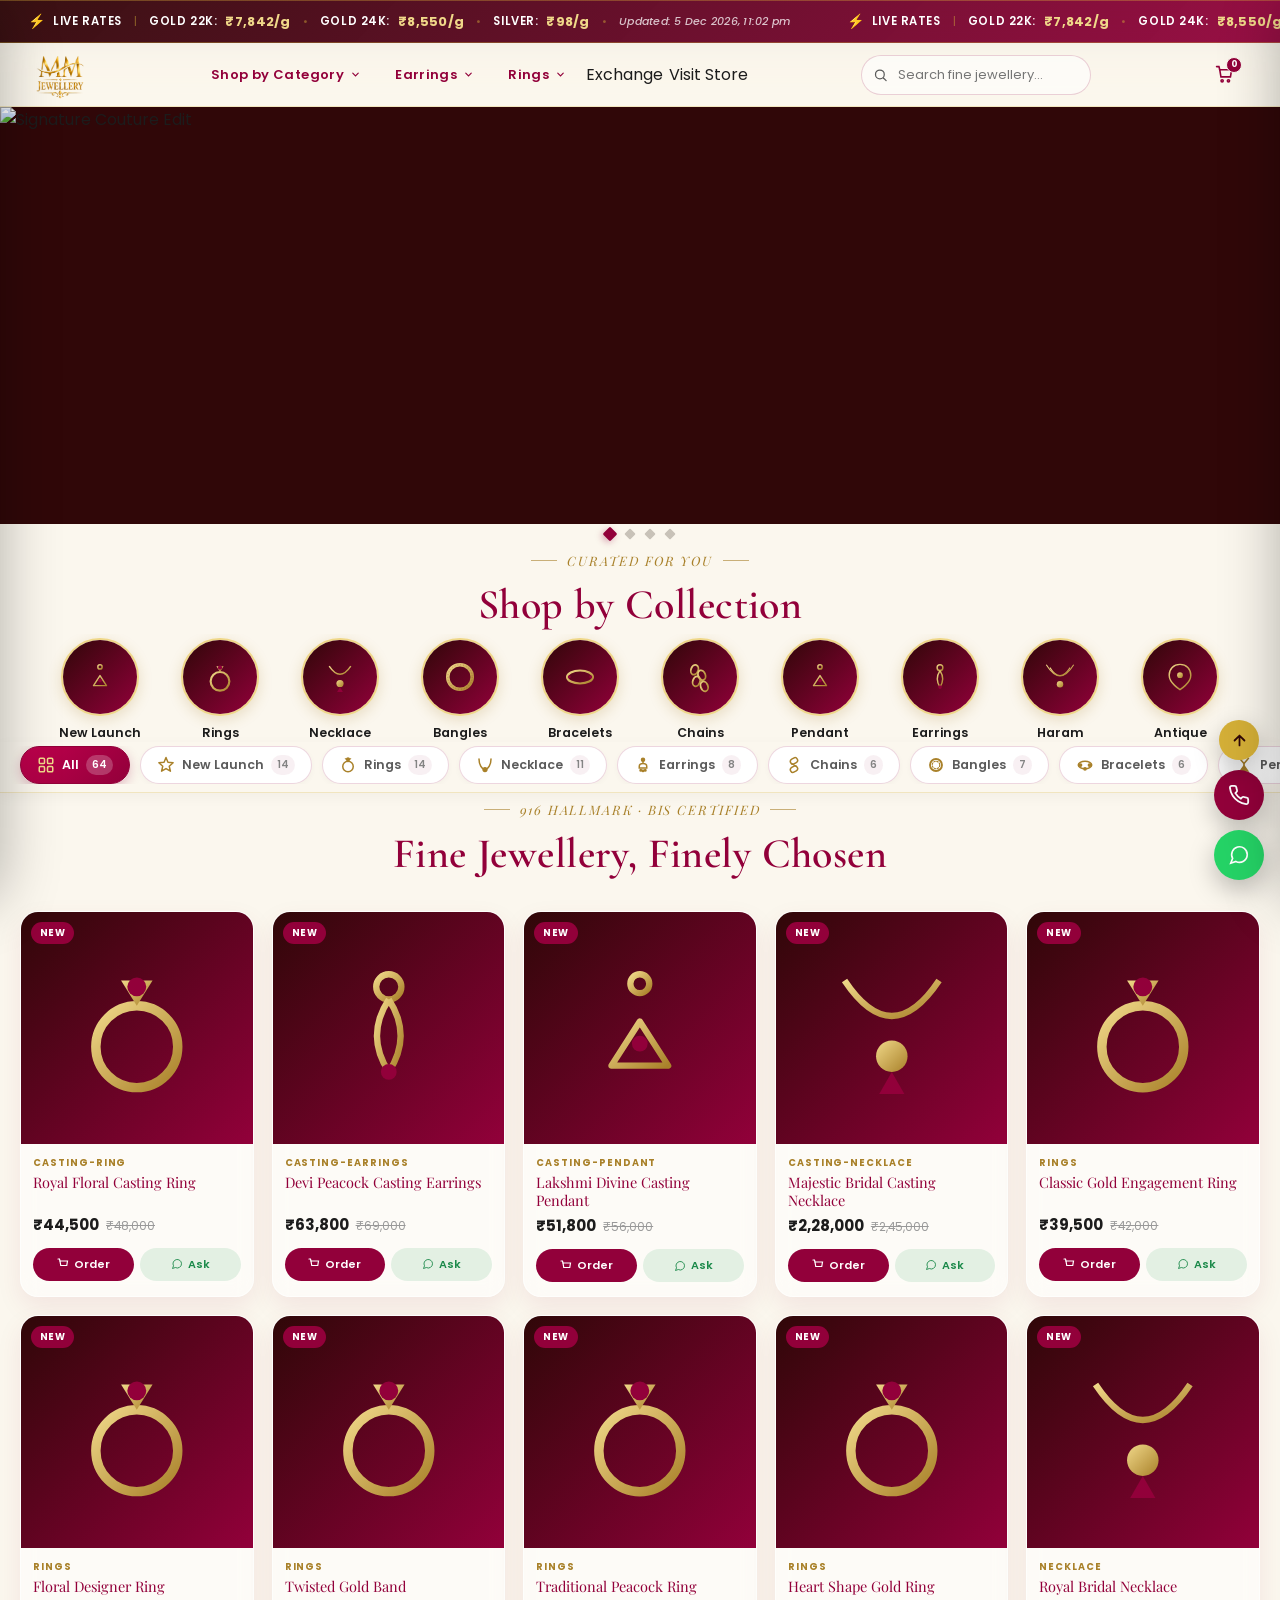
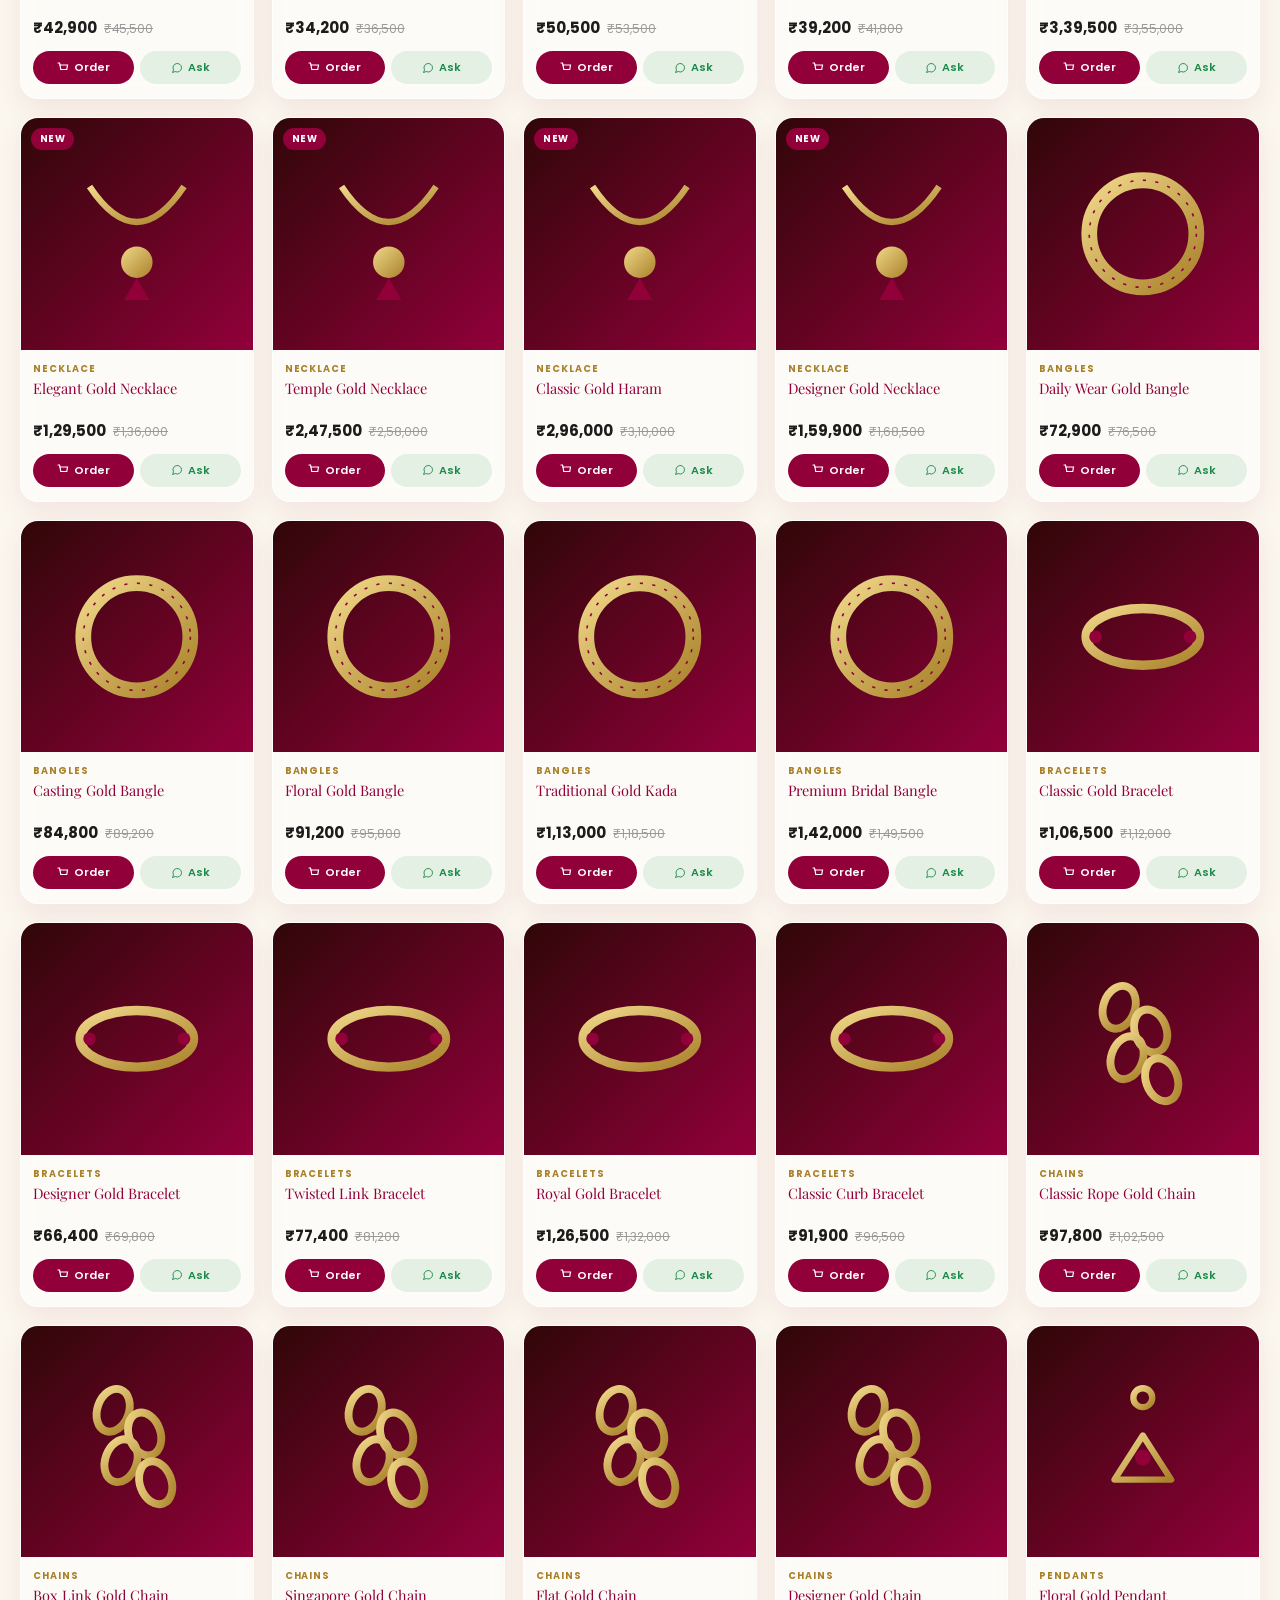
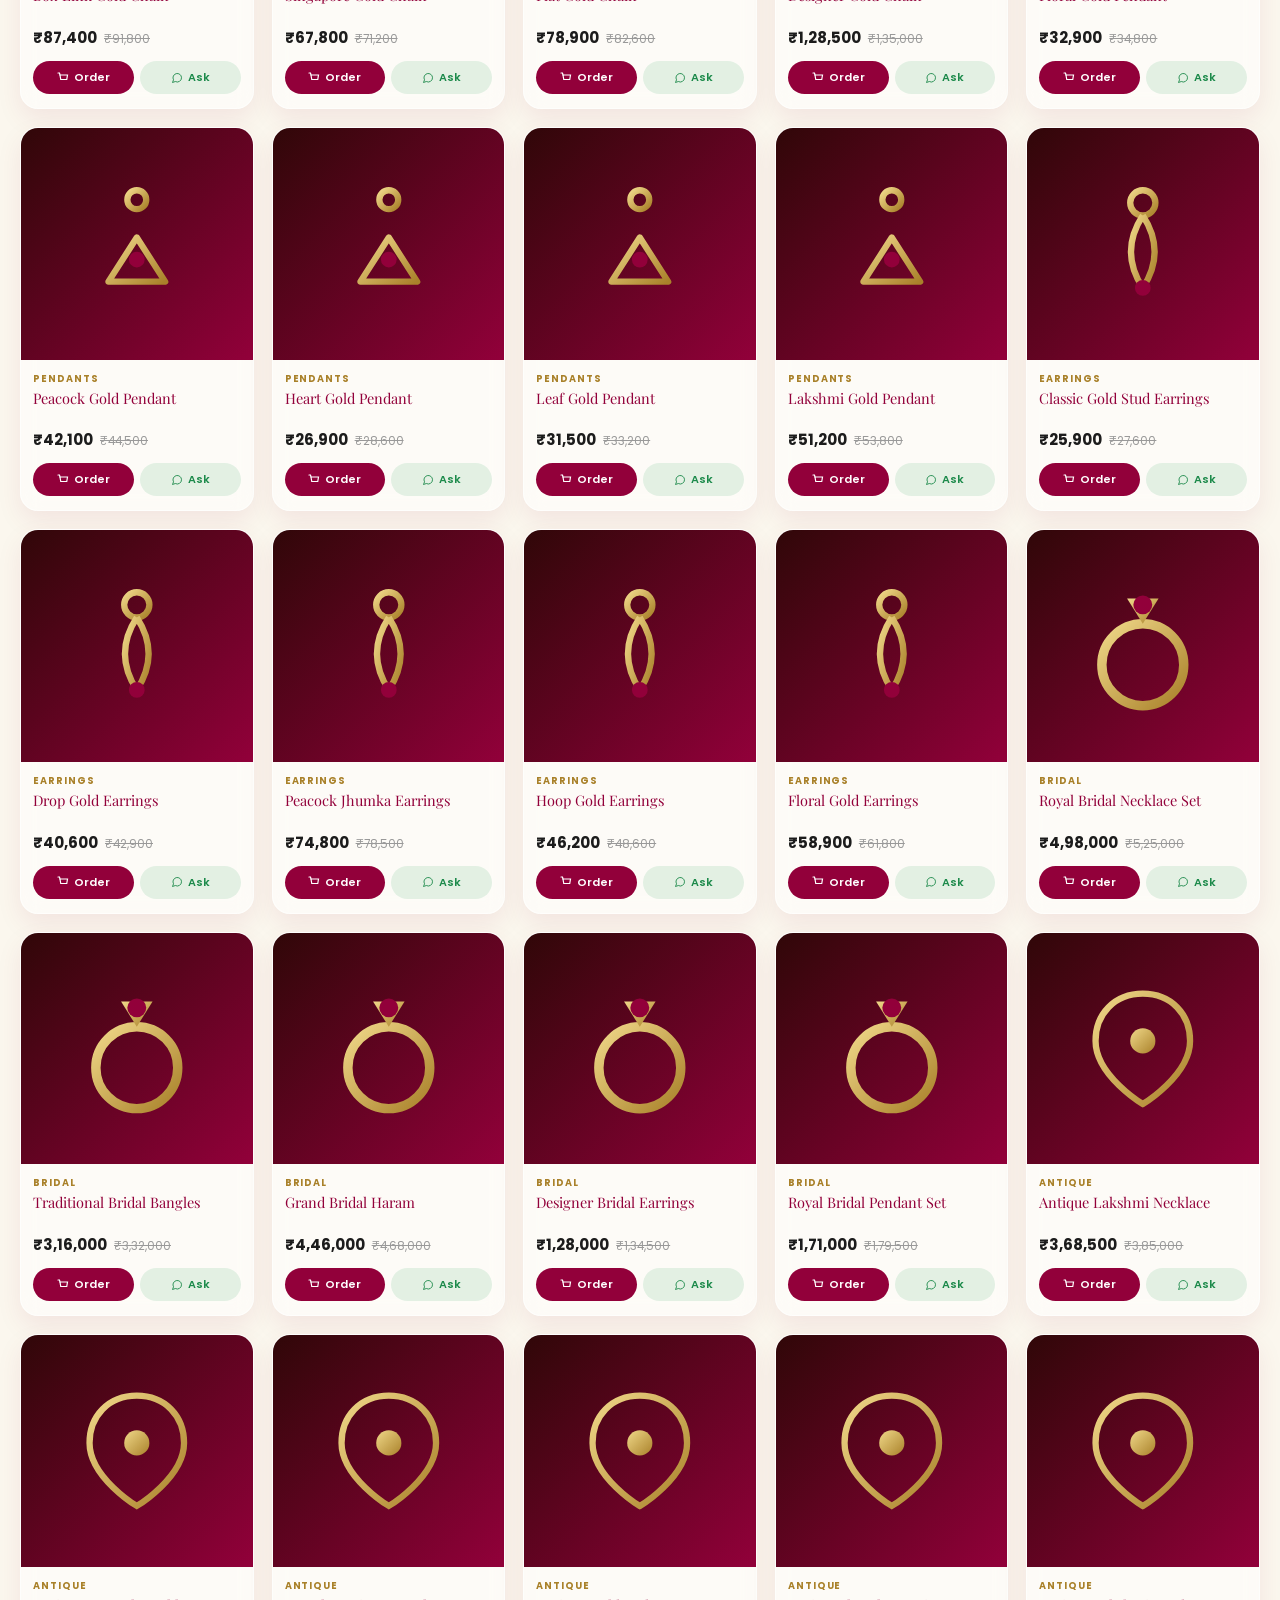
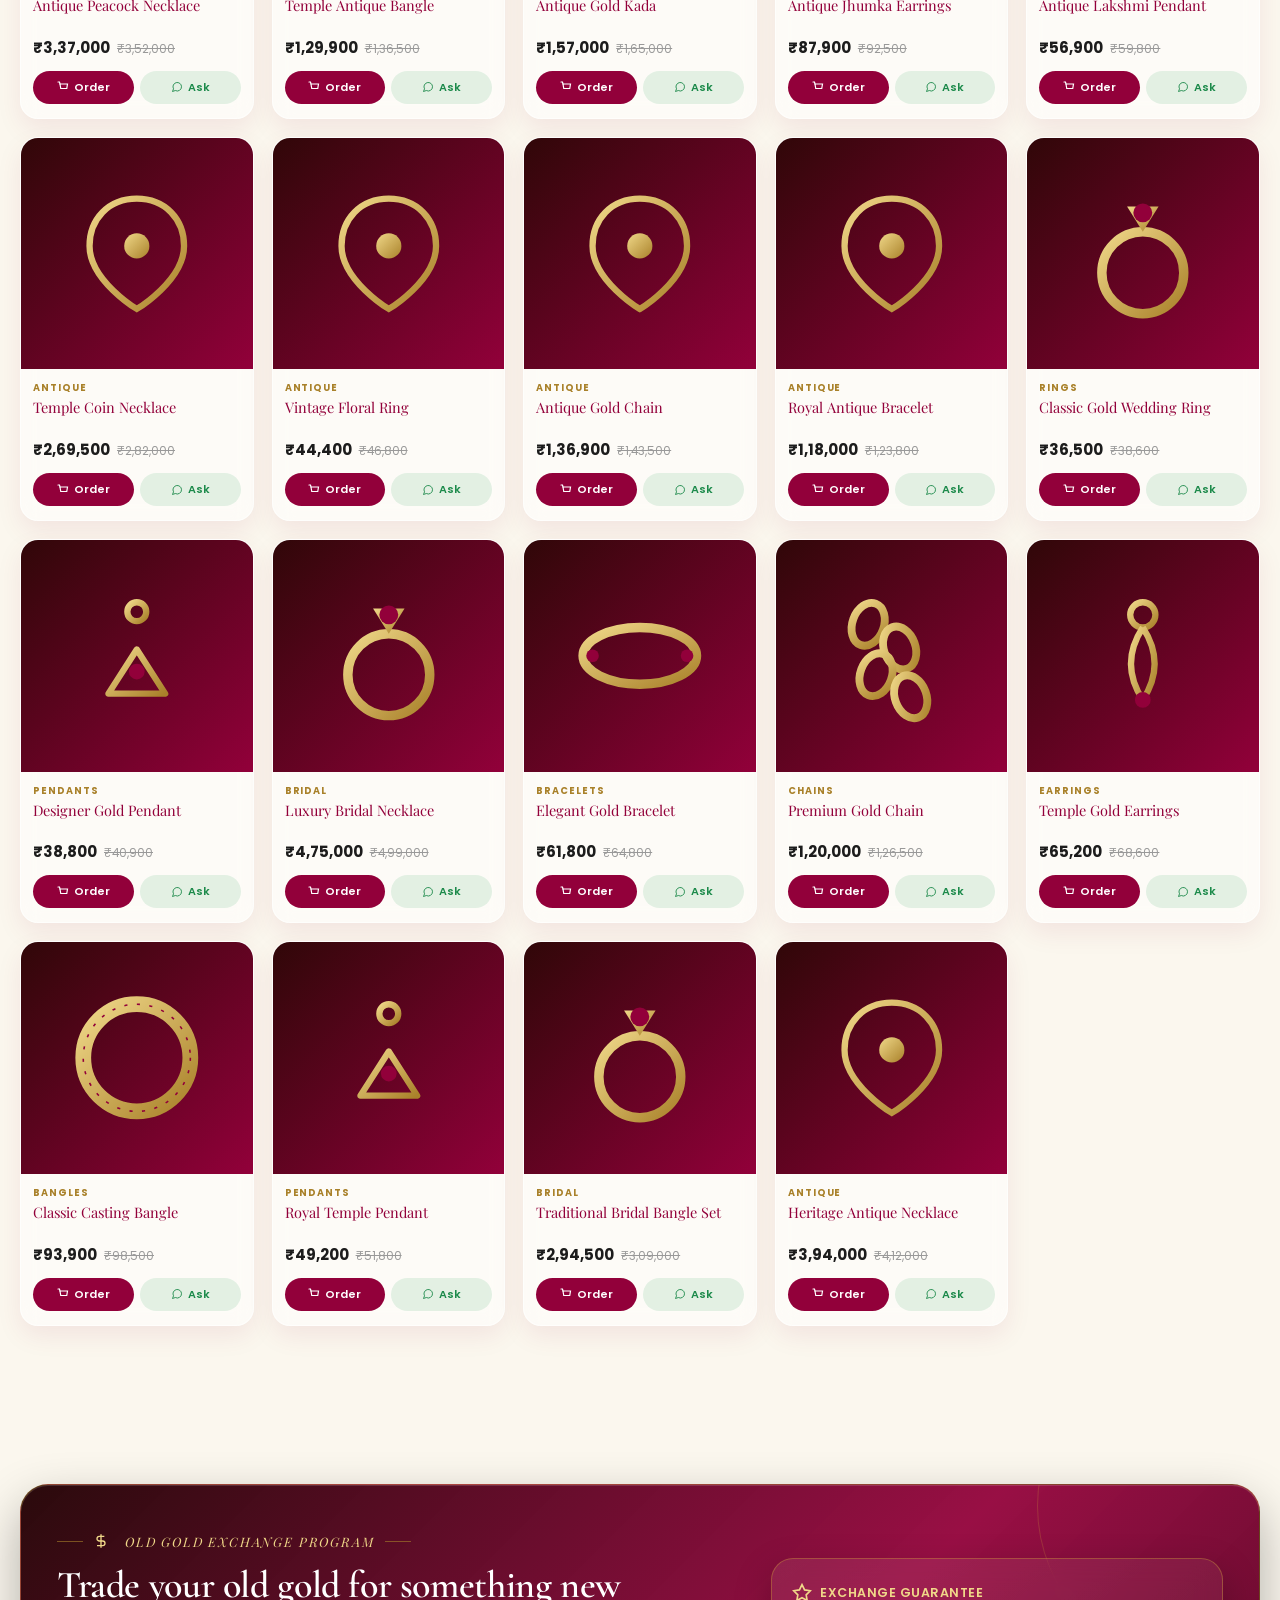
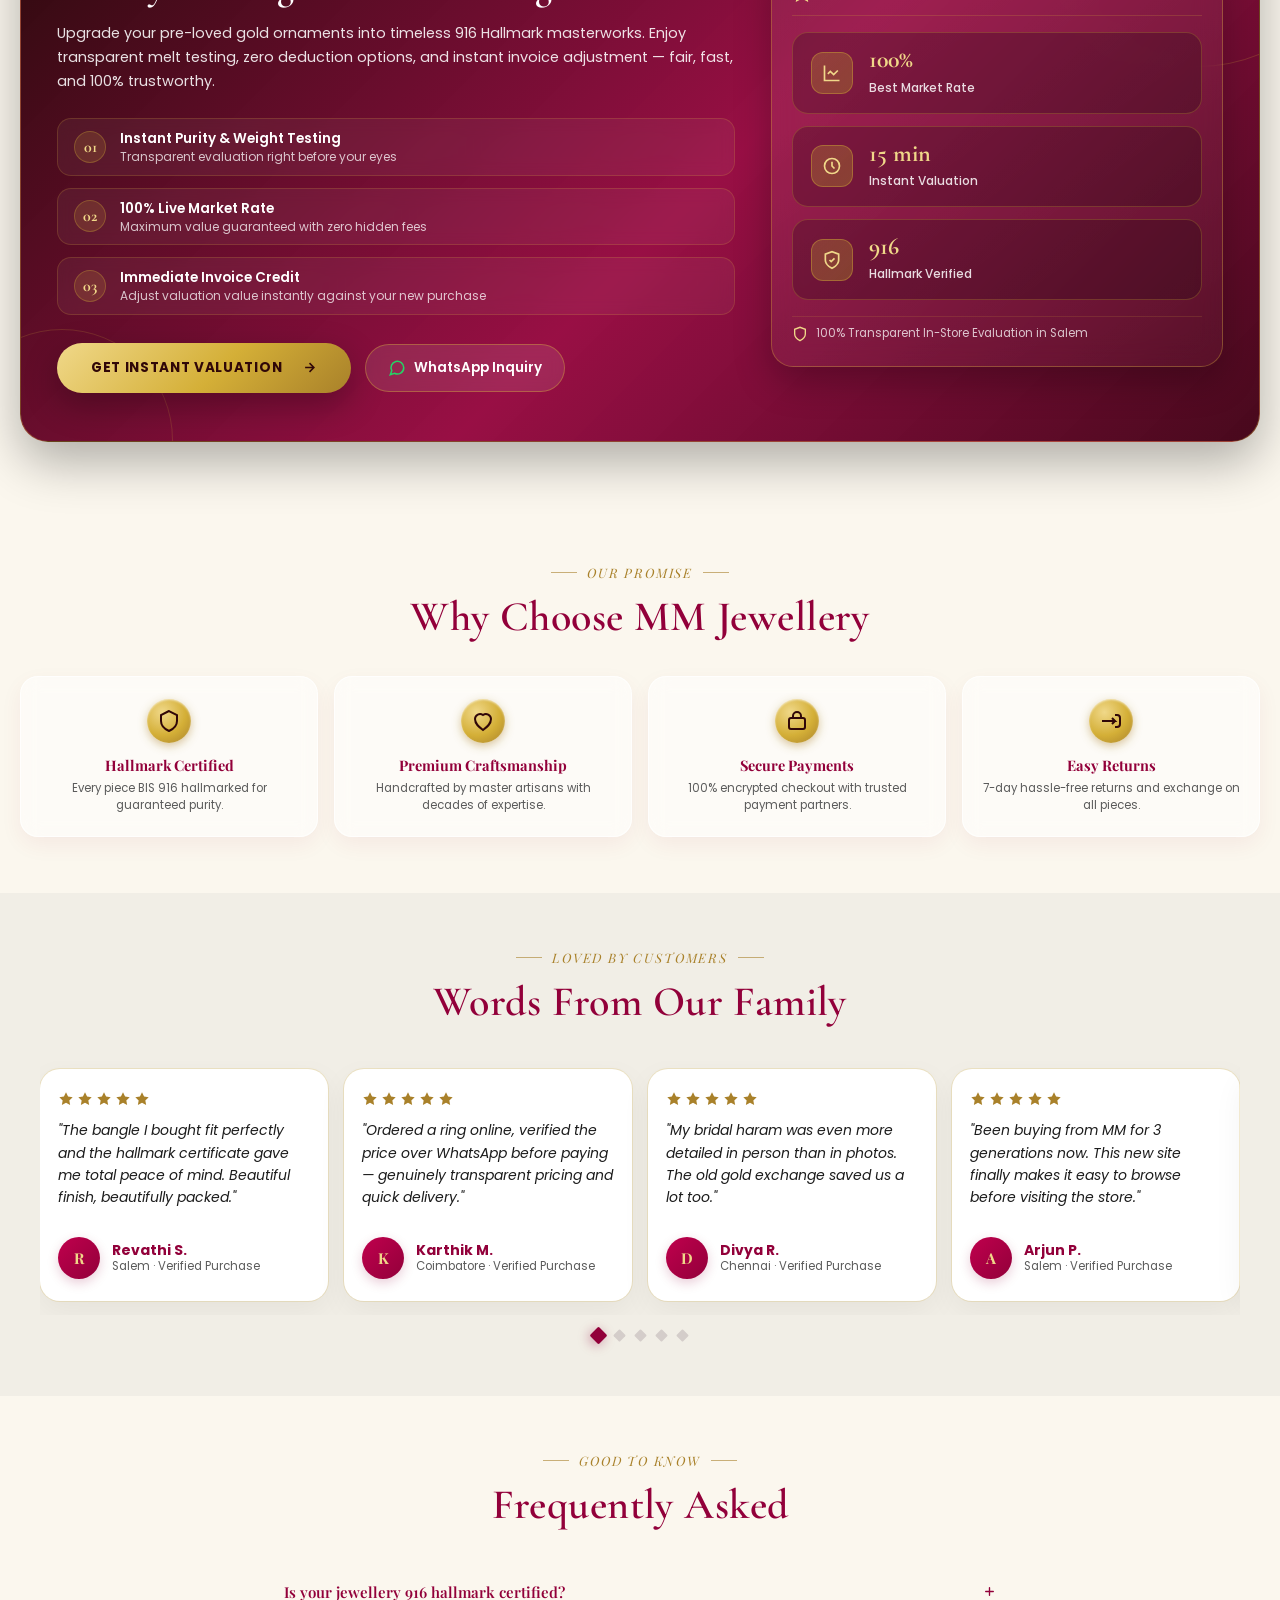
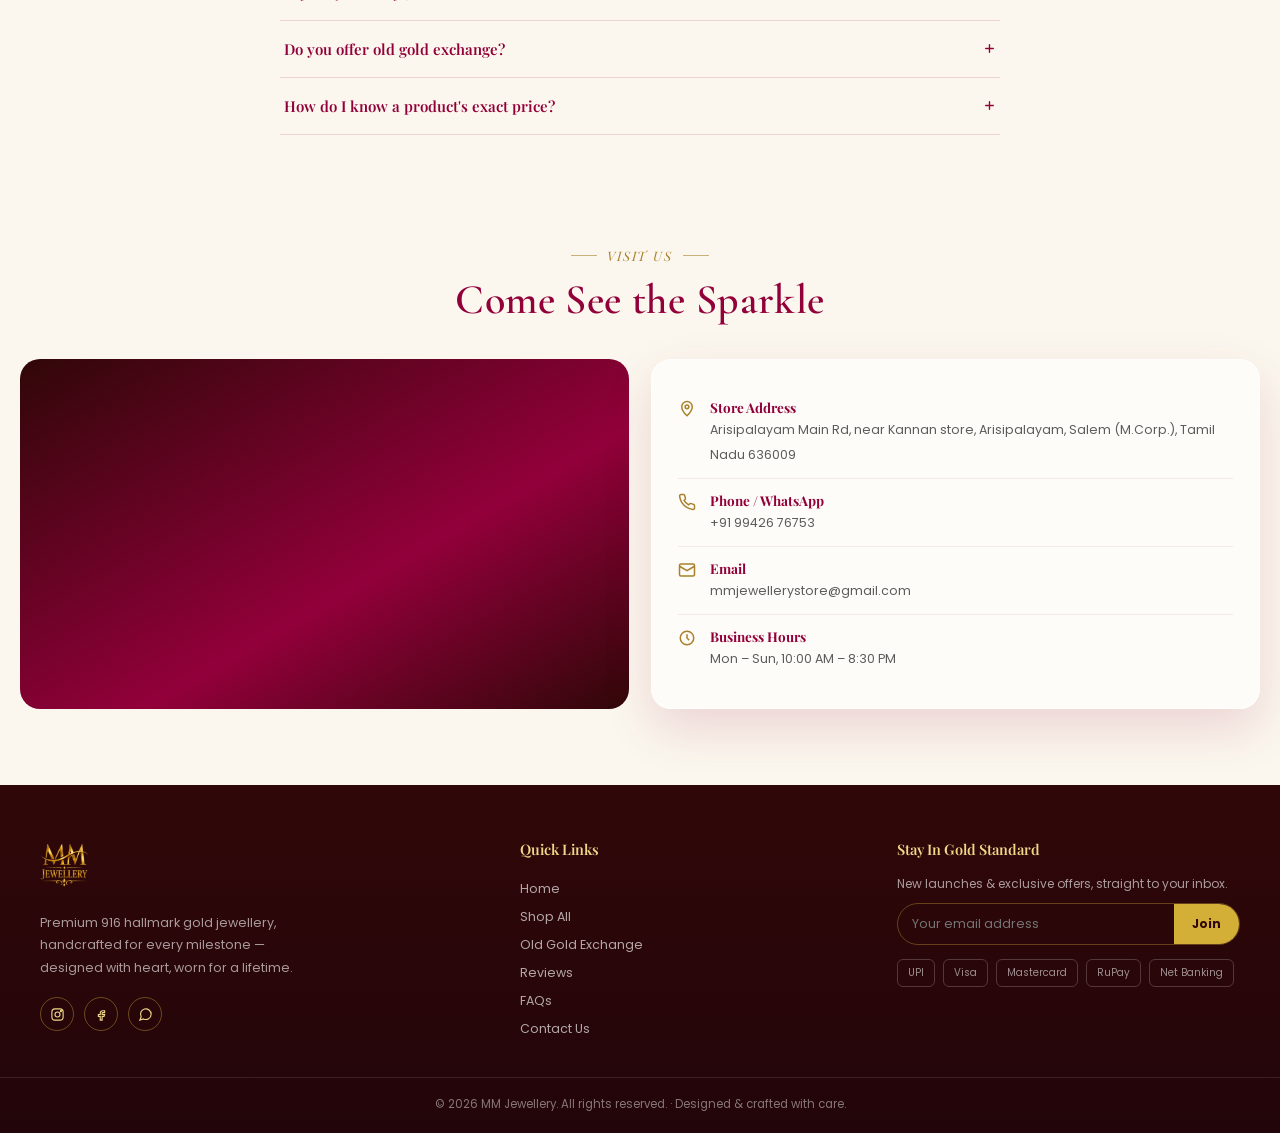
==== index.html @ c8c5eef3 "Add files via upload" ====
<!DOCTYPE html>
<html lang="en">

<head>
  <meta charset="UTF-8">
  <meta name="viewport" content="width=device-width, initial-scale=1.0, viewport-fit=cover">
  <title>MM Jewellery — Heirlooms in the Making | Fine 916 Hallmark Jewellery</title>
  <link rel="icon" href="logo.png">
  <meta name="description"
    content="MM Jewellery — premium 916 hallmark gold jewellery. Rings, necklaces, bangles, earrings and bridal collections, handcrafted and BIS certified.">
  <link rel="preconnect" href="https://fonts.googleapis.com">
  <link rel="preconnect" href="https://fonts.gstatic.com" crossorigin>
  <link
    href="https://fonts.googleapis.com/css2?family=Cormorant+Garamond:ital,wght@0,400;0,500;0,600;0,700;1,500&family=Playfair+Display:ital,wght@0,500;0,600;1,500&family=Poppins:wght@300;400;500;600;700&display=swap"
    rel="stylesheet">
  <link rel="stylesheet" href="style.css">
</head>

<body>

  <!-- ============ ANNOUNCEMENT BAR ============ -->
  <!-- <div class="announce">
    <div class="announce-track">
      <span>916 Hallmark Certified Jewellery</span>
      <span>Old Gold Exchange Available</span>
      <span>New Festive Collection is Live</span>
      <span>Lifetime Jewellery Maintenance</span>
      <span>Exclusive Bridal Collection</span>
      <span>Custom Jewellery Designs Available</span>
      <span>Secure & Safe Online Payments</span>
      <span>Elegant Gifts for Every Occasion</span>
      <span>Wedding Collections Starting from ₹9,999</span>

    </div>
  </div> -->

  <!-- ============ LIVE GOLD & SILVER RATES MARQUEE ============ -->
  <div class="rates-marquee-bar" id="ratesMarqueeBar">
    <div class="rates-marquee-track" id="ratesMarqueeTrack"></div>
  </div>

  <!-- ============ HEADER ============ -->
  <header id="siteHeader">
    <div class="header-inner">
      <button class="icon-btn hamburger" onclick="openDrawer('menuDrawer')" aria-label="Open menu">
        <svg viewBox="0 0 24 24" fill="none" stroke="currentColor" stroke-width="2">
          <path d="M3 6h18M3 12h18M3 18h18" stroke-linecap="round" />
        </svg>
      </button>

      <a href="#home" class="logo">
        <img src="logo.png" alt="MM Jewellery" class="logo-img">
      </a>

      <nav class="nav-desktop" id="navDesktop">
        <button class="nav-link" data-mega="cat">Shop by Category <svg viewBox="0 0 24 24" fill="none"
            stroke="currentColor" stroke-width="2.5">
            <path d="M6 9l6 6 6-6" stroke-linecap="round" />
          </svg></button>
        <button class="nav-link" data-mega="ear">Earrings <svg viewBox="0 0 24 24" fill="none" stroke="currentColor"
            stroke-width="2.5">
            <path d="M6 9l6 6 6-6" stroke-linecap="round" />
          </svg></button>
        <button class="nav-link" data-mega="ring">Rings <svg viewBox="0 0 24 24" fill="none" stroke="currentColor"
            stroke-width="2.5">
            <path d="M6 9l6 6 6-6" stroke-linecap="round" />
          </svg></button>
        <a href="#exchange" class="nav-link" style="display:flex;">Exchange</a>
        <a href="#contact" class="nav-link" style="display:flex;">Visit Store</a>

        <div class="mega" id="mega-cat">
          <a href="#" data-filter="all">All Jewellery</a><a href="#" data-filter="earrings">Earrings</a><a href="#"
            data-filter="pendants">Pendants</a>
          <a href="#" data-filter="rings">Finger Rings</a><a href="#" data-filter="chains">Chains</a><a href="#"
            data-filter="necklace">Necklaces</a>
          <a href="#" data-filter="haram">Haram</a><a href="#" data-filter="bangles">Bangles</a><a href="#"
            data-filter="bracelets">Bracelets</a>
          <a href="#" data-filter="casting-ring">Casting Ring</a><a href="#" data-filter="casting-earrings">Casting Earrings</a>
          <a href="#" data-filter="casting-pendant">Casting Pendant</a><a href="#" data-filter="casting-necklace">Casting Necklace</a>
          <a href="#" data-filter="antique">Antique Jewellery</a><a href="#" data-filter="sets">Pendant & Earring
            Sets</a><a href="#" data-filter="new">New Launch</a>
        </div>
        <div class="mega" id="mega-ear">
          <a href="#" data-filter="earrings">All Earrings</a><a href="#" data-filter="earrings">Casting Studs</a><a
            href="#" data-filter="earrings">Studs & Tops</a>
          <a href="#" data-filter="earrings">Jhumkas</a><a href="#" data-filter="earrings">Drops & Danglers</a><a
            href="#" data-filter="earrings">Hoops</a>
          <a href="#" data-filter="earrings">Chandbali</a><a href="#" data-filter="earrings">Ear Cuffs</a><a href="#"
            data-filter="earrings">Kids Earrings</a>
        </div>
        <div class="mega" id="mega-ring">
          <a href="#" data-filter="rings">All Rings</a><a href="#" data-filter="rings">Casual Rings</a><a href="#"
            data-filter="rings">Couple Rings</a>
          <a href="#" data-filter="rings">Engagement Rings</a><a href="#" data-filter="rings">Men's Rings</a><a href="#"
            data-filter="rings">Women's Rings</a>
          <a href="#" data-filter="rings">Adjustable Rings</a><a href="#" data-filter="rings">Antique Rings</a>
        </div>
      </nav>

      <div class="search-desktop">
        <svg viewBox="0 0 24 24" fill="none" stroke="currentColor" stroke-width="2">
          <circle cx="11" cy="11" r="7" />
          <path d="m21 21-4.3-4.3" stroke-linecap="round" />
        </svg>
        <input type="text" id="deskSearch" placeholder="Search fine jewellery…" autocomplete="off">
        <button class="search-clear-btn" id="deskSearchClear" onclick="clearDesktopSearch()" aria-label="Clear search"
          style="display:none;">
          <svg viewBox="0 0 24 24" width="13" height="13" fill="none" stroke="currentColor" stroke-width="2.5">
            <path d="M18 6 6 18M6 6l12 12" stroke-linecap="round" />
          </svg>
        </button>
        <div class="desk-dropdown" id="deskDropdown"></div>
      </div>

      <div class="head-actions">
        <button class="icon-btn" onclick="openDrawer('cartDrawer')" aria-label="Cart">
          <svg viewBox="0 0 24 24" fill="none" stroke="currentColor" stroke-width="2">
            <path d="M6 6h15l-1.5 9h-12z" />
            <path d="M6 6 5 2H2" stroke-linecap="round" />
            <circle cx="9" cy="20" r="1.4" />
            <circle cx="17" cy="20" r="1.4" />
          </svg>
          <span class="badge" id="cartBadge">0</span>
        </button>
      </div>
    </div>
  </header>

  <!-- MOBILE STICKY SEARCH -->
  <div class="mobile-search-bar">
    <div class="box">
      <svg viewBox="0 0 24 24" fill="none" stroke="currentColor" stroke-width="2">
        <circle cx="11" cy="11" r="7" />
        <path d="m21 21-4.3-4.3" stroke-linecap="round" />
      </svg>
      <input type="text" id="mobileSearchInput" placeholder="Search rings, chains, bangles…" autocomplete="off">
      <button class="search-clear-btn" id="mobSearchClear" onclick="clearMobileSearch()" aria-label="Clear search"
        style="display:none;">
        <svg viewBox="0 0 24 24" width="13" height="13" fill="none" stroke="currentColor" stroke-width="2.5">
          <path d="M18 6 6 18M6 6l12 12" stroke-linecap="round" />
        </svg>
      </button>
      <div class="mob-dd" id="mobDropdown"></div>
    </div>
  </div>

  <!-- ============ DRAWER OVERLAY ============ -->
  <div class="drawer-overlay" id="drawerOverlay" onclick="closeAllDrawers()"></div>

  <!-- MENU DRAWER -->
  <div class="drawer left" id="menuDrawer">
    <button class="drawer-close" onclick="closeAllDrawers()">
      <svg viewBox="0 0 24 24" width="16" height="16" fill="none" stroke="currentColor" stroke-width="2">
        <path d="M18 6 6 18M6 6l12 12" stroke-linecap="round" />
      </svg>
    </button>
    <h3>Explore MM</h3>
    <div class="drawer-scroll">
      <div class="accordion-menu">
        <div class="acc-item">
          <button class="acc-trigger" onclick="toggleAccordion(this)">Shop by Category
            <svg viewBox="0 0 24 24" fill="none" stroke="currentColor" stroke-width="2.5">
              <path d="M6 9l6 6 6-6" stroke-linecap="round" />
            </svg></button>
          <div class="acc-panel">
            <a href="#products" data-filter="all" onclick="closeAllDrawers()">All Jewellery</a>
            <a href="#products" data-filter="earrings" onclick="closeAllDrawers()">Earrings</a>
            <a href="#products" data-filter="pendants" onclick="closeAllDrawers()">Pendants</a>
            <a href="#products" data-filter="rings" onclick="closeAllDrawers()">Finger Rings</a>
            <a href="#products" data-filter="chains" onclick="closeAllDrawers()">Chains</a>
            <a href="#products" data-filter="necklace" onclick="closeAllDrawers()">Necklaces</a>
            <a href="#products" data-filter="haram" onclick="closeAllDrawers()">Haram</a>
            <a href="#products" data-filter="bangles" onclick="closeAllDrawers()">Bangles</a>
            <a href="#products" data-filter="bracelets" onclick="closeAllDrawers()">Bracelets</a>
            <a href="#products" data-filter="casting-ring" onclick="closeAllDrawers()">Casting Ring</a>
            <a href="#products" data-filter="casting-earrings" onclick="closeAllDrawers()">Casting Earrings</a>
            <a href="#products" data-filter="casting-pendant" onclick="closeAllDrawers()">Casting Pendant</a>
            <a href="#products" data-filter="casting-necklace" onclick="closeAllDrawers()">Casting Necklace</a>
            <a href="#products" data-filter="antique" onclick="closeAllDrawers()">Antique Jewellery</a>
          </div>
        </div>
        <div class="acc-item">
          <button class="acc-trigger" onclick="toggleAccordion(this)">Earrings Collection
            <svg viewBox="0 0 24 24" fill="none" stroke="currentColor" stroke-width="2.5">
              <path d="M6 9l6 6 6-6" stroke-linecap="round" />
            </svg></button>
          <div class="acc-panel">
            <a href="#products" data-filter="earrings" onclick="closeAllDrawers()">All Earrings</a>
            <a href="#products" data-filter="casting-earrings" onclick="closeAllDrawers()">Casting Earrings</a>
            <a href="#products" data-filter="earrings" onclick="closeAllDrawers()">Studs & Tops</a>
            <a href="#products" data-filter="earrings" onclick="closeAllDrawers()">Jhumkas</a>
            <a href="#products" data-filter="earrings" onclick="closeAllDrawers()">Drop & Danglers</a>
            <a href="#products" data-filter="earrings" onclick="closeAllDrawers()">Hoop Earrings</a>
          </div>
        </div>
        <div class="acc-item">
          <button class="acc-trigger" onclick="toggleAccordion(this)">Rings Collection
            <svg viewBox="0 0 24 24" fill="none" stroke="currentColor" stroke-width="2.5">
              <path d="M6 9l6 6 6-6" stroke-linecap="round" />
            </svg></button>
          <div class="acc-panel">
            <a href="#products" data-filter="rings" onclick="closeAllDrawers()">All Rings</a>
            <a href="#products" data-filter="casting-ring" onclick="closeAllDrawers()">Casting Ring</a>
            <a href="#products" data-filter="rings" onclick="closeAllDrawers()">Engagement Rings</a>
            <a href="#products" data-filter="rings" onclick="closeAllDrawers()">Couple Rings</a>
            <a href="#products" data-filter="rings" onclick="closeAllDrawers()">Men's Rings</a>
          </div>
        </div>
        <div class="acc-item">
          <button class="acc-trigger" onclick="toggleAccordion(this)">Pendants & Necklaces
            <svg viewBox="0 0 24 24" fill="none" stroke="currentColor" stroke-width="2.5">
              <path d="M6 9l6 6 6-6" stroke-linecap="round" />
            </svg></button>
          <div class="acc-panel">
            <a href="#products" data-filter="pendants" onclick="closeAllDrawers()">All Pendants</a>
            <a href="#products" data-filter="casting-pendant" onclick="closeAllDrawers()">Casting Pendant</a>
            <a href="#products" data-filter="necklace" onclick="closeAllDrawers()">All Necklaces</a>
            <a href="#products" data-filter="casting-necklace" onclick="closeAllDrawers()">Casting Necklace</a>
          </div>
        </div>
      </div>
      <div style="margin-top:20px; display:flex; flex-direction:column; gap:2px;">
        <a href="#exchange" style="padding:10px 2px; font-weight:600; color:var(--maroon); font-size:13.5px;"
          onclick="closeAllDrawers()">Old Gold Exchange</a>
        <a href="#testimonials" style="padding:10px 2px; font-weight:600; color:var(--maroon); font-size:13.5px;"
          onclick="closeAllDrawers()">Customer Reviews</a>
        <a href="#faq" style="padding:10px 2px; font-weight:600; color:var(--maroon); font-size:13.5px;"
          onclick="closeAllDrawers()">FAQs</a>
        <a href="#contact" style="padding:10px 2px; font-weight:600; color:var(--maroon); font-size:13.5px;"
          onclick="closeAllDrawers()">Visit Our Store</a>
      </div>
    </div>
  </div>

  <!-- CART DRAWER -->
  <div class="drawer right" id="cartDrawer">
    <div class="drawer-header">
      <h3>Your Bag</h3>
      <button class="drawer-close" onclick="closeAllDrawers()" aria-label="Close bag">
        <svg viewBox="0 0 24 24" width="16" height="16" fill="none" stroke="currentColor" stroke-width="2">
          <path d="M18 6 6 18M6 6l12 12" stroke-linecap="round" />
        </svg>
      </button>
    </div>
    <div class="drawer-scroll" id="cartList"></div>
    <div class="cart-summary" id="cartSummary" style="display:none;">
      <div class="sum-row"><span>Subtotal</span><span id="sumSubtotal">₹0</span></div>
      <div class="sum-row"><span>Savings</span><span id="sumSaving" style="color:#2c7a4b;">−₹0</span></div>
      <div class="sum-row total"><span>Grand Total</span><span id="sumTotal">₹0</span></div>
      <button class="btn-gold" onclick="checkoutWhatsapp()">Checkout via WhatsApp</button>
      <button class="btn-outline-maroon" id="clearBagBtn" onclick="clearCart(event)">Clear Bag</button>
    </div>
  </div>

  <!-- HERO -->
  <section class="hero" id="home">
    <div class="hero-card">
      <div class="hero-slides" id="heroSlides">
        <div class="hero-slide hs1 active">
          <picture style="width:100%; height:100%; display:flex;">
            <source srcset="hero/3.png" media="(max-width: 899px)">
            <source srcset="desktop image/d1.png" media="(min-width: 900px)">
            <img src="desktop image/d1.png" alt="Signature Couture Edit"
              style="width:100%; height:100%; object-fit:cover;" fetchpriority="low" width="1920" height="768"
              data-first-enter-image="true">
          </picture>
        </div>
        <div class="hero-slide hs2">
          <picture style="width:100%; height:100%; display:flex;">
            <source srcset="hero/4.png" media="(max-width: 899px)">
            <source srcset="desktop image/d3.png" media="(min-width: 900px)">
            <img src="desktop image/d3.png" alt="Signature Couture Edit"
              style="width:100%; height:100%; object-fit:cover;" fetchpriority="low" width="1920" height="768"
              data-first-enter-image="true">
          </picture>
        </div>
        <div class="hero-slide hs3">
          <picture style="width:100%; height:100%; display:flex;">
            <source srcset="hero/1.png" media="(max-width: 899px)">
            <source srcset="desktop image/d2.png" media="(min-width: 900px)">
            <img src="desktop image/d4.png" alt="Signature Couture Edit"
              style="width:100%; height:100%; object-fit:cover;" fetchpriority="low" width="1920" height="768"
              data-first-enter-image="true">
          </picture>
        </div>
        <div class="hero-slide hs4">
          <picture style="width:100%; height:100%; display:flex;">
            <source srcset="hero/2.png" media="(max-width: 899px)">
            <source srcset="desktop image/d4.png" media="(min-width: 900px)">
            <img src="desktop image/d2.png" alt="Signature Couture Edit"
              style="width:100%; height:100%; object-fit:cover;" fetchpriority="low" width="1920" height="768"
              data-first-enter-image="true">
          </picture>
        </div>
      </div>
      <div class="particles" id="particles"></div>
      <div class="hero-content"></div>
    </div>
    <div class="hero-dots" id="heroDots">
      <div class="hero-dot active"></div>
      <div class="hero-dot"></div>
      <div class="hero-dot"></div>
      <div class="hero-dot"></div>
    </div>
  </section>

  <!-- ============ LIVE GOLD & SILVER RATES MARQUEE ============ -->
  <!-- <div class="rates-marquee-bar" id="ratesMarqueeBar">
    <div class="rates-marquee-track" id="ratesMarqueeTrack"></div>
  </div> -->

  <!-- ============ SHOP BY COLLECTION ============ -->
  <section class="section-pad" id="shopByCollSection">
    <div class="section-head reveal">
      <div class="eyebrow">Curated For You</div>
      <h2 class="section-title">Shop by Collection</h2>
    </div>
    <div class="collection-scroll" id="collectionScroll"></div>
  </section>

  <!-- ============ FILTER BAR ============ -->
  <div class="filter-bar" id="filterBar">
    <div class="filter-row" id="chipRow"></div>
  </div>

  <!-- ============ PRODUCT GRID ============ -->
  <section class="section-pad" style="padding-top:8px;" id="products">
    <div class="section-head reveal" style="margin-bottom:6px;">
      <div class="eyebrow">916 Hallmark · BIS Certified</div>
      <h2 class="section-title">Fine Jewellery, Finely Chosen</h2>
    </div>
    <div class="product-grid" id="productGrid"></div>
    <div class="load-more-wrap">
      <button class="btn-line" id="loadMoreBtn" onclick="loadMore()">Load More Pieces</button>
    </div>
  </section>

  <!-- ============ EXCHANGE OFFER ============ -->
  <section class="section-pad" id="exchange">
    <div class="exchange reveal">
      <div class="exchange-grid">
        <div class="exchange-content">
          <div class="eyebrow" style="color:var(--gold-light); margin-bottom:12px; justify-content:flex-start;">
            <svg viewBox="0 0 24 24" width="16" height="16" fill="none" stroke="currentColor" stroke-width="2" style="margin-right:6px;"><path d="M12 2v20M17 5H9.5a3.5 3.5 0 0 0 0 7h5a3.5 3.5 0 0 1 0 7H6"/></svg>
            Old Gold Exchange Program
          </div>
          <h2>Trade your old gold for something new</h2>
          <p>Upgrade your pre-loved gold ornaments into timeless 916 Hallmark masterworks. Enjoy transparent melt testing, zero deduction options, and instant invoice adjustment — fair, fast, and 100% trustworthy.</p>

          <div class="ex-steps">
            <div class="ex-step">
              <span class="step-num">01</span>
              <div>
                <b>Instant Purity & Weight Testing</b>
                <p>Transparent evaluation right before your eyes</p>
              </div>
            </div>
            <div class="ex-step">
              <span class="step-num">02</span>
              <div>
                <b>100% Live Market Rate</b>
                <p>Maximum value guaranteed with zero hidden fees</p>
              </div>
            </div>
            <div class="ex-step">
              <span class="step-num">03</span>
              <div>
                <b>Immediate Invoice Credit</b>
                <p>Adjust valuation value instantly against your new purchase</p>
              </div>
            </div>
          </div>

          <div class="ex-ctas">
            <a class="hero-cta" href="#contact">Get Instant Valuation <svg viewBox="0 0 24 24" width="16" height="16" fill="none" stroke="currentColor" stroke-width="2.5" style="margin-left:6px;"><path d="M5 12h14M12 5l7 7-7 7"/></svg></a>
            <button class="ex-wa-btn" onclick="askWhatsapp('old-gold-exchange')">
              <svg viewBox="0 0 24 24" width="18" height="18" fill="none" stroke="currentColor" stroke-width="2"><path d="M21 11.5a8.5 8.5 0 0 1-12.4 7.55L3 21l2.05-5.4A8.5 8.5 0 1 1 21 11.5Z"/></svg>
              <span>WhatsApp Inquiry</span>
            </button>
          </div>
        </div>

        <div class="exchange-card-side">
          <div class="ex-feature-card">
            <div class="ex-badge-top">
              <svg viewBox="0 0 24 24" width="20" height="20" fill="none" stroke="currentColor" stroke-width="2"><polygon points="12 2 15.09 8.26 22 9.27 17 14.14 18.18 21.02 12 17.77 5.82 21.02 7 14.14 2 9.27 8.91 8.26 12 2"/></svg>
              <span>Exchange Guarantee</span>
            </div>
            <div class="ex-metrics">
              <div class="ex-metric-box">
                <div class="ex-metric-icon">
                  <svg viewBox="0 0 24 24" width="20" height="20" fill="none" stroke="currentColor" stroke-width="2"><path d="M3 3v18h18"/><path d="m19 9-5 5-4-4-3 3"/></svg>
                </div>
                <div>
                  <b>100%</b>
                  <span>Best Market Rate</span>
                </div>
              </div>
              <div class="ex-metric-box">
                <div class="ex-metric-icon">
                  <svg viewBox="0 0 24 24" width="20" height="20" fill="none" stroke="currentColor" stroke-width="2"><circle cx="12" cy="12" r="9"/><path d="M12 7v5l3 3"/></svg>
                </div>
                <div>
                  <b>15 min</b>
                  <span>Instant Valuation</span>
                </div>
              </div>
              <div class="ex-metric-box">
                <div class="ex-metric-icon">
                  <svg viewBox="0 0 24 24" width="20" height="20" fill="none" stroke="currentColor" stroke-width="2"><path d="M12 22s8-4 8-10V5l-8-3-8 3v7c0 6 8 10 8 10z"/><path d="m9 12 2 2 4-4"/></svg>
                </div>
                <div>
                  <b>916</b>
                  <span>Hallmark Verified</span>
                </div>
              </div>
            </div>
            <div class="ex-card-footer">
              <svg viewBox="0 0 24 24" width="16" height="16" fill="none" stroke="var(--gold-light)" stroke-width="2"><path d="M12 22s8-4 8-10V5l-8-3-8 3v7c0 6 8 10 8 10z"/></svg>
              <span>100% Transparent In-Store Evaluation in Salem</span>
            </div>
          </div>
        </div>
      </div>
    </div>
  </section>

  <!-- ============ WHY CHOOSE US ============ -->
  <section class="section-pad">
    <div class="section-head reveal">
      <div class="eyebrow">Our Promise</div>
      <h2 class="section-title">Why Choose MM Jewellery</h2>
    </div>
    <div class="why-grid">
      <div class="why-card reveal">
        <div class="seal"><svg viewBox="0 0 24 24" fill="none" stroke="var(--maroon-deep)" stroke-width="2">
            <path d="M12 2 4 6v6c0 5 3.5 8 8 10 4.5-2 8-5 8-10V6z" />
          </svg></div><b>Hallmark Certified</b>
        <p>Every piece BIS 916 hallmarked for guaranteed purity.</p>
      </div>
      <div class="why-card reveal">
        <div class="seal"><svg viewBox="0 0 24 24" fill="none" stroke="var(--maroon-deep)" stroke-width="2">
            <path d="M12 21c-4-3-8-6-8-11a5 5 0 0 1 8-4 5 5 0 0 1 8 4c0 5-4 8-8 11Z" />
          </svg></div><b>Premium Craftsmanship</b>
        <p>Handcrafted by master artisans with decades of expertise.</p>
      </div>
      <div class="why-card reveal">
        <div class="seal"><svg viewBox="0 0 24 24" fill="none" stroke="var(--maroon-deep)" stroke-width="2">
            <rect x="4" y="9" width="16" height="11" rx="2" />
            <path d="M8 9V7a4 4 0 0 1 8 0v2" />
          </svg></div><b>Secure Payments</b>
        <p>100% encrypted checkout with trusted payment partners.</p>
      </div>
      <div class="why-card reveal">
        <div class="seal"><svg viewBox="0 0 24 24" fill="none" stroke="var(--maroon-deep)" stroke-width="2">
            <path d="M3 12h13l-3-3m3 3-3 3" />
            <path d="M16 6h2a3 3 0 0 1 3 3v6a3 3 0 0 1-3 3h-2" />
          </svg></div><b>Easy Returns</b>
        <p>7-day hassle-free returns and exchange on all pieces.</p>
      </div>
    </div>
  </section>

  <!-- ============ TESTIMONIALS (AUTO SLIDER 2S) ============ -->
  <section class="section-pad" id="testimonials" style="background:var(--grey);">
    <div class="section-head reveal">
      <div class="eyebrow">Loved By Customers</div>
      <h2 class="section-title">Words From Our Family</h2>
    </div>
    <div class="test-slider-container">
      <div class="test-track-wrap">
        <div class="test-slides" id="testScroll"></div>
      </div>
      <div class="test-dots" id="testDots"></div>
    </div>
  </section>

  <!-- ============ FAQ ============ -->
  <section class="section-pad" id="faq">
    <div class="section-head reveal">
      <div class="eyebrow">Good to Know</div>
      <h2 class="section-title">Frequently Asked</h2>
    </div>
    <div class="faq-list" id="faqList"></div>
  </section>

  <!-- ============ CONTACT ============ -->
  <section class="section-pad" id="contact">
    <div class="section-head reveal">
      <div class="eyebrow">Visit Us</div>
      <h2 class="section-title">Come See the Sparkle</h2>
    </div>
    <div class="contact-grid reveal">
      <div class="map-box">
        <iframe
          src="https://www.google.com/maps/embed?pb=!1m14!1m8!1m3!1d322.3438197207481!2d78.14456447632057!3d11.65981836974412!3m2!1i1024!2i768!4f13.1!3m3!1m2!1s0x3babf100337ab2c9%3A0x7553d3c619866796!2sMM%20jewellery!5e0!3m2!1sen!2sin!4v1784733845521!5m2!1sen!2sin"
          width="100%" height="100%" style="border:0;" allowfullscreen="" loading="lazy"
          referrerpolicy="strict-origin-when-cross-origin"></iframe>
      </div>
      <div class="contact-card">
        <div class="contact-row">
          <svg viewBox="0 0 24 24" fill="none" stroke="currentColor" stroke-width="2">
            <path d="M12 21s7-6.5 7-12a7 7 0 1 0-14 0c0 5.5 7 12 7 12Z" />
            <circle cx="12" cy="9" r="2.5" />
          </svg>
          <div><b>Store Address</b><span>Arisipalayam Main Rd, near Kannan store, Arisipalayam, Salem (M.Corp.), Tamil
              Nadu 636009</span></div>
        </div>
        <div class="contact-row">
          <svg viewBox="0 0 24 24" fill="none" stroke="currentColor" stroke-width="2">
            <path
              d="M22 16.92v3a2 2 0 0 1-2.18 2 19.8 19.8 0 0 1-8.63-3.07 19.5 19.5 0 0 1-6-6 19.8 19.8 0 0 1-3.07-8.67A2 2 0 0 1 4.11 2h3a2 2 0 0 1 2 1.72c.13.96.36 1.9.7 2.81a2 2 0 0 1-.45 2.11L8.09 9.91a16 16 0 0 0 6 6l1.27-1.27a2 2 0 0 1 2.11-.45c.91.34 1.85.57 2.81.7A2 2 0 0 1 22 16.92Z" />
          </svg>
          <div><b>Phone / WhatsApp</b><span>+91 99426 76753</span></div>
        </div>
        <div class="contact-row">
          <svg viewBox="0 0 24 24" fill="none" stroke="currentColor" stroke-width="2">
            <rect x="2" y="4" width="20" height="16" rx="2" />
            <path d="m2 7 10 6 10-6" />
          </svg>
          <div><b>Email</b><span>mmjewellerystore@gmail.com</span></div>
        </div>
        <div class="contact-row">
          <svg viewBox="0 0 24 24" fill="none" stroke="currentColor" stroke-width="2">
            <circle cx="12" cy="12" r="9" />
            <path d="M12 7v5l3 3" />
          </svg>
          <div><b>Business Hours</b><span>Mon – Sun, 10:00 AM – 8:30 PM</span></div>
        </div>
      </div>
    </div>
  </section>

  <!-- ============ FOOTER ============ -->
  <footer>
    <div class="wrap footer-grid">
      <div class="footer-brand">
        <a href="#home" class="logo">
          <img src="logo.png" alt="MM Jewellery" class="logo-img">
        </a>
        <p>Premium 916 hallmark gold jewellery, handcrafted for every milestone — designed with heart, worn for a
          lifetime.</p>
        <div class="social-row">
          <a href="#" aria-label="Instagram"><svg viewBox="0 0 24 24" fill="none" stroke="currentColor"
              stroke-width="1.8">
              <rect x="3" y="3" width="18" height="18" rx="5" />
              <circle cx="12" cy="12" r="4" />
              <circle cx="17.5" cy="6.5" r="1" />
            </svg></a>
          <a href="#" aria-label="Facebook"><svg viewBox="0 0 24 24" fill="none" stroke="currentColor"
              stroke-width="1.8">
              <path d="M14 9h3V6h-3a4 4 0 0 0-4 4v2H7v3h3v6h3v-6h3l1-3h-4v-2a1 1 0 0 1 1-1Z" />
            </svg></a>
          <a href="#" aria-label="WhatsApp"><svg viewBox="0 0 24 24" fill="none" stroke="currentColor"
              stroke-width="1.8">
              <path d="M21 11.5a8.5 8.5 0 0 1-12.4 7.55L3 21l2.05-5.4A8.5 8.5 0 1 1 21 11.5Z" />
            </svg></a>
        </div>
      </div>
      <div class="footer-col">
        <h4>Quick Links</h4>
        <a href="#home">Home</a><a href="#products">Shop All</a><a href="#exchange">Old Gold Exchange</a><a
          href="#testimonials">Reviews</a><a href="#faq">FAQs</a><a href="#contact">Contact Us</a>
      </div>
      <div class="footer-col">
        <h4>Stay In Gold Standard</h4>
        <p style="font-size:12px; color:rgba(255,255,255,.6); margin-bottom:10px;">New launches & exclusive offers,
          straight to your inbox.</p>
        <div class="newsletter"><input type="email" placeholder="Your email address" id="newsEmail"><button
            onclick="subscribeNews()">Join</button></div>
        <div class="pay-icons"><span>UPI</span><span>Visa</span><span>Mastercard</span><span>RuPay</span><span>Net
            Banking</span></div>
      </div>
    </div>
    <div class="footer-bottom">© 2026 MM Jewellery. All rights reserved. · Designed & crafted with care.</div>
  </footer>

  <!-- ============ QUICK VIEW MODAL ============ -->
  <div class="qv-overlay" id="qvOverlay" onclick="closeQuickView()"></div>
  <div class="qv-sheet" id="qvSheet" role="dialog" aria-modal="true"></div>

  <!-- ============ FLOATING BUTTONS ============ -->
  <div class="floating">
    <button class="fab top" id="topBtn" onclick="window.scrollTo({top:0,behavior:'smooth'})" aria-label="Back to top">
      <svg viewBox="0 0 24 24" fill="none" stroke="currentColor" stroke-width="2.5">
        <path d="M12 19V5M5 12l7-7 7 7" stroke-linecap="round" stroke-linejoin="round" />
      </svg>
    </button>
    <a class="fab call" href="tel:+919942676753" aria-label="Call store">
      <svg viewBox="0 0 24 24" fill="none" stroke="currentColor" stroke-width="2">
        <path
          d="M22 16.92v3a2 2 0 0 1-2.18 2 19.8 19.8 0 0 1-8.63-3.07 19.5 19.5 0 0 1-6-6 19.8 19.8 0 0 1-3.07-8.67A2 2 0 0 1 4.11 2h3a2 2 0 0 1 2 1.72c.13.96.36 1.9.7 2.81a2 2 0 0 1-.45 2.11L8.09 9.91a16 16 0 0 0 6 6l1.27-1.27a2 2 0 0 1 2.11-.45c.91.34 1.85.57 2.81.7A2 2 0 0 1 22 16.92Z" />
      </svg>
    </a>
    <a class="fab whatsapp" id="fabWa" href="#" target="_blank" aria-label="WhatsApp us">
      <svg viewBox="0 0 24 24" fill="none" stroke="currentColor" stroke-width="1.8">
        <path d="M21 11.5a8.5 8.5 0 0 1-12.4 7.55L3 21l2.05-5.4A8.5 8.5 0 1 1 21 11.5Z" />
      </svg>
    </a>
  </div>

  <!-- ============ TOAST NOTIFICATION ============ -->
  <div class="toast" id="toast">
    <svg viewBox="0 0 24 24" fill="none" stroke="currentColor" stroke-width="2.5">
      <path d="m5 13 4 4L19 7" stroke-linecap="round" stroke-linejoin="round" />
    </svg>
    <span id="toastMsg">Added to bag</span>
  </div>

  <!-- ============ FIREBASE SDK & CONFIG ============ -->
  <script src="https://www.gstatic.com/firebasejs/10.7.1/firebase-app-compat.js"></script>
  <script src="https://www.gstatic.com/firebasejs/10.7.1/firebase-firestore-compat.js"></script>
  <script src="firebase-config.js"></script>
  <script src="script.js"></script>
</body>

</html>
---- style.css ----
/* ============================================================
   MM JEWELLERY — DESIGN TOKENS & STYLESHEET
   Signature: Kumkum seal, molten gold gradients, elegant typography
   ============================================================ */

:root {
  --maroon: #92003A;
  --maroon-deep: #300708;
  --maroon-light: #C0004D;
  --gold: #D4AF37;
  --gold-light: #F0D889;
  --gold-deep: #A9812A;
  --rose-gold: #C08A83;
  --ivory: #FBF7EE;
  --white: #FFFFFF;
  --grey: #F1EEE6;
  --ink: #1C1C1C;
  --ink-soft: #5B5B5B;
  --glass: rgba(255, 255, 255, 0.14);
  --glass-border: rgba(255, 255, 255, 0.35);
  --maroon-glass: rgba(146, 0, 58, 0.62);
  --shadow: 0 20px 50px rgba(146, 0, 58, 0.14);
  --radius: 20px;

  --font-display: 'Cormorant Garamond', serif;
  --font-sub: 'Playfair Display', serif;
  --font-body: 'Poppins', sans-serif;

  --header-h: 64px;
  --announce-h: 36px;
}

* {
  box-sizing: border-box;
  margin: 0;
  padding: 0;
}

html {
  scroll-behavior: smooth;
}

body {
  font-family: var(--font-body);
  color: var(--ink);
  background: var(--ivory);
  overflow-x: hidden;
  -webkit-font-smoothing: antialiased;
}

img, svg {
  display: block;
  max-width: 100%;
}

a {
  text-decoration: none;
  color: inherit;
}

button {
  font-family: inherit;
  cursor: pointer;
  border: none;
  background: none;
  color: inherit;
}

ul {
  list-style: none;
}

input {
  font-family: inherit;
}

::selection {
  background: var(--gold-light);
  color: var(--maroon-deep);
}

@media (prefers-reduced-motion: reduce) {
  * {
    animation-duration: 0.01ms !important;
    animation-iteration-count: 1 !important;
    transition-duration: 0.01ms !important;
    scroll-behavior: auto !important;
  }
}

:focus-visible {
  outline: 2px solid var(--gold-deep);
  outline-offset: 3px;
}

/* ============================================================
   UTILITY & REUSABLE CLASSES
   ============================================================ */

.eyebrow {
  font-family: var(--font-sub);
  font-style: italic;
  font-size: 13px;
  letter-spacing: .14em;
  text-transform: uppercase;
  color: var(--gold-deep);
  display: flex;
  align-items: center;
  gap: 10px;
  justify-content: center;
  text-align: center;
  margin: 0 auto 10px auto;
  width: 100%;
  max-width: 100%;
}

.eyebrow::before, .eyebrow::after {
  content: "";
  width: 26px;
  height: 1px;
  background: var(--gold-deep);
  opacity: .6;
  flex: 0 0 26px;
}

@media (max-width: 480px) {
  .eyebrow {
    font-size: 11.5px;
    letter-spacing: .1em;
  }
  .eyebrow::before, .eyebrow::after {
    width: 18px;
    flex: 0 0 18px;
  }
}

.section-title {
  font-family: var(--font-display);
  font-weight: 600;
  font-size: clamp(28px, 6vw, 42px);
  color: var(--maroon);
  text-align: center;
  letter-spacing: .01em;
}

.section-head {
  margin-bottom: 34px;
  padding: 0 20px;
  text-align: center;
  display: flex;
  flex-direction: column;
  align-items: center;
  justify-content: center;
  width: 100%;
  box-sizing: border-box;
}

.section-pad {
  padding: 56px 0;
}

.wrap {
  max-width: 1240px;
  margin: 0 auto;
  padding: 0 20px;
}

/* Seal / Signature Element */
.seal {
  width: 44px;
  height: 44px;
  border-radius: 50%;
  background: radial-gradient(circle at 35% 30%, var(--gold-light), var(--gold) 55%, var(--gold-deep) 100%);
  display: flex;
  align-items: center;
  justify-content: center;
  box-shadow: 0 3px 10px rgba(169, 129, 42, .45), inset 0 1px 2px rgba(255, 255, 255, .6);
  flex: 0 0 auto;
}

.seal svg {
  width: 24px;
  height: 24px;
}

.divider-seal {
  display: flex;
  align-items: center;
  justify-content: center;
  gap: 14px;
  margin: 8px auto 30px;
}

.divider-seal::before, .divider-seal::after {
  content: "";
  height: 1px;
  width: 70px;
  background: linear-gradient(90deg, transparent, var(--gold-deep) 50%, transparent);
}

/* Scroll reveal animation */
.reveal {
  opacity: 0;
  transform: translateY(28px);
  transition: opacity .7s ease, transform .7s ease;
}

.reveal.in {
  opacity: 1;
  transform: translateY(0);
}

/* Skeleton Loading */
.skel {
  background: linear-gradient(90deg, var(--grey) 25%, #e8e2d4 37%, var(--grey) 63%);
  background-size: 400% 100%;
  animation: skel 1.4s ease infinite;
}

@keyframes skel {
  0% { background-position: 100% 0; }
  100% { background-position: 0 0; }
}

/* ============================================================
   ANNOUNCEMENT BAR
   ============================================================ */

.announce {
  height: var(--announce-h);
  background: linear-gradient(90deg, var(--maroon-deep), var(--maroon) 55%, var(--maroon-deep));
  color: var(--gold-light);
  font-size: 12px;
  letter-spacing: .06em;
  font-weight: 500;
  display: flex;
  align-items: center;
  overflow: hidden;
  position: relative;
}

.announce-track {
  display: flex;
  gap: 48px;
  white-space: nowrap;
  animation: marquee 22s linear infinite;
  padding-left: 100%;
}

.announce-track span {
  display: inline-flex;
  align-items: center;
  gap: 8px;
}

.announce-track span::before {
  content: "◆";
  color: var(--gold);
  font-size: 8px;
}

@keyframes marquee {
  to { transform: translateX(-100%); }
}

/* ============================================================
   HEADER
   ============================================================ */

header {
  position: sticky;
  top: 0;
  z-index: 60;
  height: var(--header-h);
  display: flex;
  align-items: center;
  background: rgba(251, 247, 238, 0.72);
  backdrop-filter: blur(16px) saturate(140%);
  -webkit-backdrop-filter: blur(16px) saturate(140%);
  border-bottom: 1px solid rgba(212, 175, 55, 0.25);
  transition: box-shadow .3s ease, background .3s ease;
}

header.scrolled {
  box-shadow: 0 8px 30px rgba(146, 0, 58, 0.1);
}

.header-inner {
  width: 100%;
  max-width: 1240px;
  margin: 0 auto;
  padding: 0 16px;
  display: flex;
  align-items: center;
  justify-content: space-between;
  gap: 14px;
}

.logo {
  display: flex;
  align-items: center;
}

@media (max-width: 899px) {
  .header-inner {
    position: relative;
  }
  .header-inner > .logo {
    position: absolute;
    left: 50%;
    transform: translateX(-50%);
    z-index: 5;
  }
}

.logo-img {
  height: 48px;
  width: auto;
  max-width: 170px;
  object-fit: contain;
}

.nav-desktop {
  display: none;
  align-items: center;
  gap: 6px;
}

.nav-desktop button.nav-link {
  padding: 10px 14px;
  font-size: 13px;
  font-weight: 600;
  letter-spacing: .03em;
  color: var(--maroon);
  display: flex;
  align-items: center;
  gap: 6px;
  border-radius: 30px;
  transition: background .2s ease, color .2s ease;
}

.nav-desktop button.nav-link:hover {
  background: rgba(146, 0, 58, .08);
}

.nav-desktop button.nav-link svg {
  width: 11px;
  height: 11px;
  transition: transform .2s;
}

.nav-desktop button.nav-link.open svg {
  transform: rotate(180deg);
}

.mega {
  position: absolute;
  top: calc(var(--header-h) + var(--announce-h) + 6px);
  left: 50%;
  transform: translateX(-50%) translateY(-8px);
  width: min(760px, 92vw);
  background: rgba(255, 255, 255, 0.9);
  backdrop-filter: blur(18px);
  border: 1px solid var(--glass-border);
  border-radius: 16px;
  box-shadow: var(--shadow);
  padding: 22px;
  display: none;
  grid-template-columns: repeat(3, 1fr);
  gap: 6px 18px;
  opacity: 0;
  pointer-events: none;
  transition: opacity .22s ease, transform .22s ease;
  z-index: 70;
}

.mega.show {
  display: grid;
  opacity: 1;
  pointer-events: auto;
  transform: translateX(-50%) translateY(0);
}

.mega a {
  font-size: 13.5px;
  padding: 7px 4px;
  color: var(--ink-soft);
  border-radius: 8px;
  transition: .2s;
}

.mega a:hover {
  color: var(--maroon);
  background: rgba(212, 175, 55, .12);
  padding-left: 10px;
}

.head-actions {
  display: flex;
  align-items: center;
  gap: 6px;
}

.icon-btn {
  width: 40px;
  height: 40px;
  border-radius: 50%;
  display: flex;
  align-items: center;
  justify-content: center;
  color: var(--maroon);
  position: relative;
  transition: background .2s;
}

.icon-btn:hover {
  background: rgba(146, 0, 58, .08);
}

.icon-btn svg {
  width: 19px;
  height: 19px;
}

.badge {
  position: absolute;
  top: 2px;
  right: 2px;
  background: var(--maroon);
  color: #fff;
  font-size: 9px;
  font-weight: 700;
  min-width: 16px;
  height: 16px;
  border-radius: 50%;
  display: flex;
  align-items: center;
  justify-content: center;
  padding: 0 3px;
  border: 1.5px solid var(--ivory);
}

.hamburger {
  display: flex;
}

@media(min-width:900px) {
  .nav-desktop { display: flex; }
  .hamburger { display: none; }
}

/* Desktop Search Dropdown */
.search-desktop {
  position: relative;
  display: none;
}

@media(min-width:900px) {
  .search-desktop { display: block; }
}

.search-desktop input {
  width: 230px;
  padding: 9px 36px 9px 36px;
  border-radius: 30px;
  font-size: 13px;
  border: 1px solid rgba(146, 0, 58, .18);
  background: rgba(255, 255, 255, .6);
  transition: width .25s ease, background .25s;
}

.search-desktop input:focus {
  width: 300px;
  background: #fff;
}

.search-desktop svg {
  position: absolute;
  left: 12px;
  top: 50%;
  transform: translateY(-50%);
  width: 15px;
  height: 15px;
  color: var(--ink-soft);
  pointer-events: none;
}

.search-clear-btn {
  position: absolute;
  right: 14px;
  top: 50%;
  transform: translateY(-50%);
  width: 24px;
  height: 24px;
  border-radius: 50%;
  background: transparent !important;
  border: none;
  color: #7A7265;
  display: flex;
  align-items: center;
  justify-content: center;
  cursor: pointer;
  z-index: 10;
  transition: color 0.2s ease, transform 0.2s ease;
  padding: 0;
}

.search-clear-btn svg {
  position: static !important;
  transform: none !important;
  width: 14px !important;
  height: 14px !important;
  color: inherit !important;
  display: block !important;
}

.search-clear-btn:hover {
  background: transparent !important;
  color: var(--maroon);
  transform: translateY(-50%) scale(1.15);
}

.desk-dropdown {
  position: absolute;
  top: calc(100% + 8px);
  right: 0;
  width: 320px;
  max-height: 380px;
  overflow-y: auto;
  background: #fff;
  border-radius: 14px;
  box-shadow: var(--shadow);
  border: 1px solid var(--glass-border);
  padding: 8px;
  display: none;
  z-index: 80;
}

.desk-dropdown.show {
  display: block;
}

.dd-item {
  display: flex;
  gap: 10px;
  align-items: center;
  padding: 8px;
  border-radius: 10px;
  transition: .15s;
  cursor: pointer;
}

.dd-item:hover {
  background: var(--grey);
}

.dd-item .dd-thumb {
  width: 44px;
  height: 44px;
  border-radius: 8px;
  background: var(--grey);
  flex: 0 0 auto;
  display: flex;
  align-items: center;
  justify-content: center;
}

.dd-item .dd-thumb svg {
  width: 26px;
  height: 26px;
}

.dd-item .dd-thumb img {
  width: 100%;
  height: 100%;
  object-fit: cover;
  border-radius: 8px;
}

.dd-item b {
  font-size: 13px;
  display: block;
  font-family: var(--font-sub);
}

.dd-item span {
  font-size: 11px;
  color: var(--ink-soft);
}

/* Mobile Sticky Search Bar */
.mobile-search-bar {
  display: flex;
  padding: 9px 14px 12px;
  gap: 8px;
  position: sticky;
  top: var(--header-h);
  z-index: 55;
  background: rgba(251, 247, 238, .9);
  backdrop-filter: blur(14px);
  border-bottom: 1px solid rgba(212, 175, 55, .2);
}

@media(min-width:900px) {
  .mobile-search-bar { display: none; }
}

.mobile-search-bar .box {
  flex: 1;
  position: relative;
}

.mobile-search-bar input {
  width: 100%;
  padding: 11px 36px 11px 38px;
  border-radius: 30px;
  font-size: 13.5px;
  border: 1px solid rgba(146, 0, 58, .15);
  background: #fff;
}

.mobile-search-bar .box > svg:first-child {
  position: absolute;
  left: 13px;
  top: 50%;
  transform: translateY(-50%);
  width: 16px;
  height: 16px;
  color: var(--ink-soft);
  pointer-events: none;
}

.mob-dd {
  position: absolute;
  top: calc(100% + 6px);
  left: 0;
  right: 0;
  background: #fff;
  border-radius: 14px;
  box-shadow: var(--shadow);
  border: 1px solid var(--glass-border);
  padding: 6px;
  display: none;
  max-height: 320px;
  overflow-y: auto;
  z-index: 80;
}

.mob-dd.show {
  display: block;
}

/* ============================================================
   DRAWERS (Mobile Menu + Cart)
   ============================================================ */

.drawer-overlay {
  position: fixed;
  inset: 0;
  background: rgba(30, 5, 10, .45);
  backdrop-filter: blur(2px);
  z-index: 90;
  opacity: 0;
  pointer-events: none;
  transition: opacity .3s ease;
}

.drawer-overlay.show {
  opacity: 1;
  pointer-events: auto;
}

.drawer {
  position: fixed;
  top: 0;
  bottom: 0;
  width: min(340px, 86vw);
  background: var(--ivory);
  z-index: 95;
  box-shadow: 0 0 60px rgba(0, 0, 0, .3);
  transition: transform .35s cubic-bezier(.22, 1, .36, 1);
  display: flex;
  flex-direction: column;
  padding: 22px 18px 90px;
}

.drawer.left {
  left: 0;
  transform: translateX(-100%);
  border-radius: 0 22px 22px 0;
}

.drawer.left.show {
  transform: translateX(0);
}

.drawer.right {
  right: 0;
  transform: translateX(100%);
  border-radius: 22px 0 0 22px;
}

.drawer.right.show {
  transform: translateX(0);
}

/* Cart Drawer & Pinned Bottom Summary */
#cartDrawer {
  padding: 20px 18px 0 !important;
  display: flex !important;
  flex-direction: column !important;
  height: 100vh !important;
}

@media (max-width: 899px) {
  #cartDrawer,
  .drawer.right {
    width: 100vw !important;
    max-width: 100vw !important;
    height: 100vh !important;
    height: 100dvh !important;
    top: 0 !important;
    right: 0 !important;
    bottom: 0 !important;
    left: 0 !important;
    border-radius: 0 !important;
    box-shadow: none !important;
    padding: 16px 16px 0 !important;
  }
  .cart-summary {
    position: relative;
    z-index: 10;
    padding-bottom: max(24px, env(safe-area-inset-bottom)) !important;
  }
}

#cartList {
  flex: 1 1 auto;
  overflow-y: auto;
  padding-right: 4px;
}

.cart-summary {
  flex: 0 0 auto;
  margin-top: auto;
  background: #FFFFFF;
  border-top: 1px solid #ECE7DC;
  padding: 16px 18px 20px;
  margin-left: -18px;
  margin-right: -18px;
  box-shadow: 0 -8px 24px rgba(0, 0, 0, 0.08);
  box-sizing: border-box;
}

.cart-summary .sum-row {
  display: flex;
  justify-content: space-between;
  align-items: center;
  font-size: 13px;
  color: var(--ink-soft);
  margin-bottom: 8px;
}

.cart-summary .sum-row span:last-child {
  font-weight: 600;
  color: var(--ink);
}

.cart-summary .sum-row.total {
  font-size: 15px;
  font-weight: 700;
  color: var(--maroon);
  border-top: 1px dashed #E0D9CB;
  padding-top: 10px;
  margin-top: 10px;
  margin-bottom: 16px;
}

.cart-summary .sum-row.total span:last-child {
  font-size: 17px;
  color: var(--maroon);
}

.cart-summary .btn-gold {
  width: 100%;
  padding: 13px;
  border-radius: 30px;
  border: none;
  background: linear-gradient(135deg, var(--gold-light), var(--gold) 55%, var(--gold-deep));
  color: var(--maroon-deep);
  font-weight: 700;
  font-size: 14px;
  cursor: pointer;
  box-shadow: 0 6px 18px rgba(169, 129, 42, 0.35);
  margin-bottom: 8px;
  display: flex;
  align-items: center;
  justify-content: center;
  gap: 8px;
  transition: all 0.2s ease;
}

.cart-summary .btn-gold:hover {
  transform: translateY(-1px);
  box-shadow: 0 8px 22px rgba(169, 129, 42, 0.45);
}

.cart-summary .btn-outline-maroon {
  width: 100%;
  padding: 12px;
  border-radius: 30px;
  border: 1px solid rgba(146, 0, 58, 0.3);
  background: transparent;
  color: var(--maroon);
  font-weight: 600;
  font-size: 13px;
  cursor: pointer;
  touch-action: manipulation;
  -webkit-tap-highlight-color: transparent;
  position: relative;
  z-index: 10;
  transition: all 0.2s ease;
}

.cart-summary .btn-outline-maroon:hover {
  background: rgba(146, 0, 58, 0.06);
}

.drawer-header {
  display: flex;
  align-items: center;
  justify-content: space-between;
  margin-bottom: 14px;
  padding-bottom: 10px;
  border-bottom: 1px solid rgba(146, 0, 58, 0.08);
}

.drawer-header h3 {
  margin-bottom: 0;
}

.drawer-close {
  align-self: flex-end;
  width: 36px;
  height: 36px;
  border-radius: 50%;
  background: rgba(146, 0, 58, .08);
  display: flex;
  align-items: center;
  justify-content: center;
  margin-bottom: 10px;
  border: none;
  cursor: pointer;
  color: var(--maroon);
}

.drawer-header .drawer-close {
  align-self: center;
  margin-bottom: 0;
}

.drawer h3 {
  font-family: var(--font-display);
  font-size: 24px;
  color: var(--maroon);
  margin-bottom: 16px;
  font-weight: 600;
}

.drawer-scroll {
  overflow-y: auto;
  flex: 1;
}

.accordion-menu .acc-item {
  border-bottom: 1px solid rgba(146, 0, 58, .1);
}

.acc-trigger {
  width: 100%;
  text-align: left;
  display: flex;
  justify-content: space-between;
  align-items: center;
  padding: 14px 2px;
  font-weight: 600;
  font-size: 14.5px;
  color: var(--maroon);
}

.acc-trigger svg {
  width: 12px;
  height: 12px;
  transition: transform .25s;
}

.acc-trigger.open svg {
  transform: rotate(180deg);
}

.acc-panel {
  max-height: 0;
  overflow: hidden;
  transition: max-height .3s ease;
}

.acc-panel a {
  display: block;
  padding: 9px 4px 9px 14px;
  font-size: 13.5px;
  color: var(--ink-soft);
  border-left: 2px solid transparent;
}

.acc-panel a:hover {
  color: var(--maroon);
  border-left-color: var(--gold);
}

/* Cart Drawer Elements */
.cart-item {
  display: flex;
  gap: 12px;
  padding: 14px 0;
  border-bottom: 1px solid rgba(146, 0, 58, .08);
}

.cart-item .ci-thumb {
  width: 66px;
  height: 66px;
  border-radius: 12px;
  background: var(--grey);
  flex: 0 0 auto;
  display: flex;
  align-items: center;
  justify-content: center;
}

.cart-item .ci-thumb svg {
  width: 36px;
  height: 36px;
}

.cart-item .ci-thumb img {
  width: 100%;
  height: 100%;
  object-fit: cover;
  border-radius: 12px;
}

.cart-item .ci-info {
  flex: 1;
  min-width: 0;
}

.cart-item .ci-info b {
  font-family: var(--font-sub);
  font-size: 14px;
  display: block;
}

.cart-item .ci-info .ci-cat {
  font-size: 11px;
  color: var(--ink-soft);
}

.ci-row {
  display: flex;
  align-items: center;
  justify-content: space-between;
  margin-top: 6px;
}

.qty-mini {
  display: flex;
  align-items: center;
  gap: 8px;
  border: 1px solid rgba(146, 0, 58, .18);
  border-radius: 20px;
  padding: 2px 8px;
}

.qty-mini button {
  width: 20px;
  font-size: 15px;
  color: var(--maroon);
}

.ci-remove {
  color: var(--maroon-light);
  font-size: 11px;
  text-decoration: underline;
}

.cart-empty {
  text-align: center;
  padding: 60px 10px;
  color: var(--ink-soft);
}

.cart-summary {
  position: sticky;
  bottom: 0;
  background: var(--ivory);
  padding-top: 14px;
  border-top: 1px solid rgba(146, 0, 58, .12);
}

.sum-row {
  display: flex;
  justify-content: space-between;
  font-size: 13.5px;
  margin-bottom: 6px;
  color: var(--ink-soft);
}

.sum-row.total {
  font-size: 17px;
  font-weight: 700;
  color: var(--maroon);
  font-family: var(--font-sub);
}

.btn-gold {
  width: 100%;
  padding: 14px;
  border-radius: 30px;
  margin-top: 10px;
  background: linear-gradient(135deg, var(--gold-light), var(--gold) 55%, var(--gold-deep));
  color: var(--maroon-deep);
  font-weight: 700;
  font-size: 14px;
  letter-spacing: .02em;
  box-shadow: 0 8px 20px rgba(169, 129, 42, .35);
  transition: transform .18s ease;
}

.btn-gold:hover {
  transform: translateY(-2px);
}

.btn-outline-maroon {
  width: 100%;
  padding: 12px;
  border-radius: 30px;
  border: 1.4px solid var(--maroon);
  color: var(--maroon);
  font-weight: 600;
  font-size: 13px;
  margin-top: 8px;
  background: rgba(255, 255, 255, .4);
}

/* ============================================================
   HERO SECTION
   ============================================================ */

.hero {
  position: relative;
  width: 100%;
  padding: 0;
  display: flex;
  flex-direction: column;
  align-items: center;
}

.hero-card {
  position: relative;
  width: 100%;
  height: clamp(340px, 40vw, 620px);
  overflow: hidden;
  background: var(--maroon-deep);
}

@media (min-width: 900px) {
  .hero-card {
    height: auto;
    aspect-ratio: 2197 / 716;
  }
}

@media (max-width: 899px) {
  .hero {
    padding: 12px 14px 14px;
  }
  
  .hero-card {
    border-radius: 18px;
    width: min(341px, calc(100vw - 28px));
    height: min(341px, calc(100vw - 28px));
    aspect-ratio: 341 / 341;
    margin:0;
    box-shadow: 0 10px 30px rgba(0, 0, 0, 0.12);
  }
}

.hero-slides {
  position: absolute;
  inset: 0;
  width: 100%;
  height: 100%;
}

.hero-slide {
  position: absolute;
  inset: 0;
  width: 100%;
  height: 100%;
  opacity: 0;
  visibility: hidden;
  transition: opacity 0.8s ease-in-out, visibility 0.8s ease-in-out;
  display: flex;
  align-items: center;
  justify-content: center;
}

.hero-slide.active {
  opacity: 1;
  visibility: visible;
}

.hero-slide picture {
  width: 100%;
  height: 100%;
  display: flex;
}

.hero-slide img {
  width: 100%;
  height: 100%;
  object-fit: cover;
  object-position: center;
}

.hero-content {
  position: relative;
  z-index: 2;
  text-align: center;
  pointer-events: none;
}

.hero-cta {
  display: inline-flex;
  gap: 14px;
  padding: 15px 34px;
  border-radius: 40px;
  background: linear-gradient(135deg, var(--gold-light), var(--gold) 55%, var(--gold-deep));
  color: var(--maroon-deep);
  font-weight: 700;
  font-size: 13.5px;
  letter-spacing: .05em;
  text-transform: uppercase;
  box-shadow: 0 12px 34px rgba(0, 0, 0, .28);
  align-items: center;
}

.hero-cta svg {
  width: 15px;
  height: 15px;
}

.hero-dots {
  position: relative;
  margin-top: 8px;
  margin-bottom: 0;
  z-index: 10;
  display: flex;
  justify-content: center;
  align-items: center;
  gap: 12px;
  pointer-events: auto;
}

.hero-dot {
  width: 8px;
  height: 8px;
  transform: rotate(45deg);
  border-radius: 1px;
  background: #C8C2B8;
  transition: all 0.3s cubic-bezier(0.4, 0, 0.2, 1);
  cursor: pointer;
}

.hero-dot:hover {
  background: #A0988C;
  transform: rotate(45deg) scale(1.15);
}

.hero-dot.active {
  background: var(--maroon);
  transform: rotate(45deg) scale(1.3);
  box-shadow: 0 2px 6px rgba(146, 0, 58, 0.35);
}

.particles {
  position: absolute;
  inset: 0;
  z-index: 5;
  pointer-events: none;
  overflow: hidden;
}

.particle {
  position: absolute;
  border-radius: 50%;
  background: radial-gradient(circle, var(--gold-light), transparent 70%);
  opacity: 0.55;
  animation: float 9s linear infinite;
}

@keyframes float {
  0% { transform: translateY(0) translateX(0); opacity: 0; }
  10% { opacity: 0.6; }
  90% { opacity: 0.4; }
  100% { transform: translateY(-120vh) translateX(20px); opacity: 0; }
}


/* ============================================================
   LIVE GOLD & SILVER RATES MARQUEE
   ============================================================ */
.rates-marquee-bar {
  width: 100%;
  background: linear-gradient(135deg, rgba(48, 7, 8, 0.96), rgba(146, 0, 58, 0.94));
  color: var(--gold-light);
  border-top: 1px solid rgba(212, 175, 55, 0.35);
  border-bottom: 1px solid rgba(212, 175, 55, 0.35);
  overflow: hidden;
  position: relative;
  padding: 10px 0;
  box-shadow: 0 4px 18px rgba(0, 0, 0, 0.2);
  backdrop-filter: blur(8px);
  z-index: 10;
}

.rates-marquee-track {
  display: flex;
  white-space: nowrap;
  width: max-content;
  animation: ratesMarquee 35s linear infinite;
}

.rates-marquee-bar:hover .rates-marquee-track {
  animation-play-state: paused;
}

@keyframes ratesMarquee {
  0% { transform: translateX(0%); }
  100% { transform: translateX(-50%); }
}

.rates-item {
  display: inline-flex;
  align-items: center;
  gap: 8px;
  padding: 0 28px;
  font-size: 13px;
  font-weight: 500;
  letter-spacing: 0.02em;
}

.rates-item .rate-icon {
  font-size: 14px;
  color: var(--gold);
}

.rates-item .rate-label {
  font-weight: 600;
  color: #FFFFFF;
  text-transform: uppercase;
  font-size: 11.5px;
  letter-spacing: 0.05em;
}

.rates-item .rate-val {
  font-weight: 700;
  color: var(--gold-light);
  font-family: var(--font-body);
}

.rates-item .rate-divider {
  color: rgba(212, 175, 55, 0.45);
  font-size: 10px;
  margin: 0 4px;
}

.rates-item .rate-time {
  font-size: 11px;
  color: rgba(255, 255, 255, 0.75);
  font-style: italic;
}

/* ============================================================
   TARGETED SPACING ADJUSTMENTS (Hero, Curated, Collection & Filter Bar)
   ============================================================ */

/* 1. Reduce bottom margin/padding of Hero Slider section */
.hero {
  margin-bottom: 0 !important;
  padding-bottom: 0 !important;
}

.hero-dots {
  margin-top: 6px !important;
  margin-bottom: 6px !important;
}

/* 2. Reduce top margin/padding of "Curated For You" section */
.hero + .section-pad,
#home + .section-pad {
  padding-top: 8px !important;
  margin-top: 0 !important;
}

/* 3. Reduce vertical spacing between "Shop by Collection" heading and circular category icons */
.hero + .section-pad .section-head,
#home + .section-pad .section-head {
  margin-bottom: 4px !important;
}

#collectionScroll {
  padding-top: 4px !important;
}

/* 4. Reduce top margin/padding of bottom filter bar */
#filterBar {
  padding-top: 4px !important;
  margin-top: 0 !important;
}

/* ============================================================
   SHOP BY COLLECTION (Circular Scroller)
   ============================================================ */

.collection-scroll {
  display: flex;
  gap: 32px;
  overflow-x: auto;
  justify-content: center;
  align-items: flex-start;
  padding: 8px 24px 16px;
  scrollbar-width: none;
  max-width: 1280px;
  margin: 0 auto;
}

@media (max-width: 1100px) {
  .collection-scroll {
    justify-content: flex-start;
    gap: 22px;
    padding: 8px 18px 14px;
  }
}

.collection-scroll::-webkit-scrollbar {
  display: none;
}

.coll-item {
  flex: 0 0 auto;
  width: 88px;
  text-align: center;
  cursor: pointer;
}

.coll-circle {
  width: 78px;
  height: 78px;
  border-radius: 50%;
  margin: 0 auto 8px;
  position: relative;
  overflow: hidden;
  background: var(--grey);
  display: flex;
  align-items: center;
  justify-content: center;
  border: 2px solid var(--gold-light);
  box-shadow: 0 4px 14px rgba(169, 129, 42, 0.22);
  transition: border-color .25s ease, transform .25s ease, box-shadow .25s ease;
}

.coll-circle img {
  width: 100%;
  height: 100%;
  object-fit: cover;
  border-radius: 50%;
  display: block;
}

.coll-item:hover .coll-circle {
  border-color: var(--gold);
  transform: translateY(-4px) scale(1.05);
  box-shadow: 0 8px 20px rgba(169, 129, 42, 0.38);
}

.coll-circle svg {
  width: 36px;
  height: 36px;
  color: var(--gold-light);
}

.coll-item span {
  font-size: 12.5px;
  font-weight: 600;
  color: var(--ink);
  display: block;
  margin-top: 6px;
  white-space: nowrap;
}

/* ============================================================
   CATEGORY CHIP / FILTER BAR
   ============================================================ */

#shopByCollSection {
  padding-bottom: 0 !important;
}

#collectionScroll {
  padding-bottom: 0 !important;
  margin-bottom: 0 !important;
}

.filter-bar {
  position: sticky;
  top: calc(var(--header-h) + 63px);
  z-index: 40;
  background: rgba(251, 247, 238, .96);
  backdrop-filter: blur(14px);
  -webkit-backdrop-filter: blur(14px);
  border-bottom: 1px solid rgba(212, 175, 55, .25);
  padding: 24px 0 6px !important;
  margin-top: 34px !important;
  box-shadow: 0 4px 14px rgba(0, 0, 0, 0.04);
}

@media(min-width:900px) {
  .filter-bar {
    top: var(--header-h);
    padding: 28px 0 8px !important;
    margin-top: 36px !important;
  }
}

.filter-row {
  display: flex;
  gap: 10px;
  overflow-x: auto;
  padding: 0 20px;
  scrollbar-width: none;
  align-items: center;
}

.filter-row::-webkit-scrollbar {
  display: none;
}

.chip {
  flex: 0 0 auto;
  padding: 8px 16px;
  border-radius: 30px;
  font-size: 12.5px;
  font-weight: 600;
  background: #fff;
  border: 1px solid rgba(146, 0, 58, .16);
  color: var(--ink-soft);
  display: flex;
  align-items: center;
  gap: 7px;
  transition: all .2s ease;
  cursor: pointer;
  box-shadow: 0 2px 6px rgba(0, 0, 0, 0.03);
}

.chip .chip-icon {
  display: flex;
  align-items: center;
  justify-content: center;
  width: 18px;
  height: 18px;
  flex: 0 0 auto;
}

.chip .chip-icon svg {
  width: 100%;
  height: 100%;
  color: var(--gold-deep);
  transition: color 0.2s ease;
}

.chip:hover {
  border-color: var(--gold);
  color: var(--maroon);
  transform: translateY(-1px);
}

.chip.active {
  background: linear-gradient(135deg, var(--maroon-light), var(--maroon));
  color: #fff;
  border-color: var(--maroon);
  box-shadow: 0 4px 12px rgba(146, 0, 58, 0.25);
}

.chip.active .chip-icon svg {
  color: var(--gold-light);
}

.chip .count {
  font-size: 10px;
  opacity: .75;
  background: rgba(146, 0, 58, 0.08);
  padding: 2px 6px;
  border-radius: 10px;
}

.chip.active .count {
  background: rgba(255, 255, 255, 0.22);
  color: #fff;
  opacity: 1;
}

.sort-wrap {
  margin-left: auto;
  flex: 0 0 auto;
  display: flex;
  align-items: center;
  gap: 8px;
  padding-left: 8px;
}

.sort-wrap select {
  border: 1px solid rgba(146, 0, 58, .15);
  border-radius: 20px;
  padding: 8px 12px;
  font-size: 12px;
  background: #fff;
  color: var(--maroon);
  font-weight: 600;
}

/* ============================================================
   PRODUCT GRID & CARD
   ============================================================ */

.product-grid {
  display: grid;
  grid-template-columns: repeat(2, 1fr);
  gap: 14px;
  padding: 22px 20px 10px;
}

@media(min-width:640px) {
  .product-grid {
    grid-template-columns: repeat(3, 1fr);
    gap: 18px;
    padding: 26px 20px 10px;
  }
}

@media(min-width:1100px) {
  .product-grid {
    grid-template-columns: repeat(5, 1fr);
  }
}

.p-card {
  background: rgba(255, 255, 255, .55);
  backdrop-filter: blur(10px);
  border: 1px solid rgba(255, 255, 255, .6);
  border-radius: 18px;
  overflow: hidden;
  box-shadow: 0 10px 26px rgba(146, 0, 58, .08);
  transition: transform .3s ease, box-shadow .3s ease;
  position: relative;
  display: flex;
  flex-direction: column;
}

.p-card:hover {
  transform: translateY(-5px);
  box-shadow: 0 18px 40px rgba(146, 0, 58, .16);
}

.p-media {
  position: relative;
  aspect-ratio: 1/1;
  background: linear-gradient(160deg, #fff, var(--grey));
  overflow: hidden;
}

.p-media svg {
  width: 100%;
  height: 100%;
  padding: 16%;
  transition: transform .5s ease;
}

.p-card:hover .p-media svg {
  transform: scale(1.09) rotate(-2deg);
}

.p-badge {
  position: absolute;
  top: 10px;
  left: 10px;
  background: var(--maroon);
  color: #fff;
  font-size: 9.5px;
  font-weight: 700;
  letter-spacing: .05em;
  padding: 4px 9px;
  border-radius: 20px;
  z-index: 2;
}

.p-quick {
  position: absolute;
  left: 50%;
  bottom: -40px;
  transform: translateX(-50%);
  white-space: nowrap;
  background: var(--maroon-deep);
  color: var(--gold-light);
  font-size: 11px;
  font-weight: 600;
  padding: 8px 16px;
  border-radius: 20px;
  opacity: 0;
  transition: bottom .3s ease, opacity .3s ease;
  z-index: 3;
}

.p-card:hover .p-quick {
  bottom: 10px;
  opacity: 1;
}

.p-body {
  padding: 12px 12px 14px;
  display: flex;
  flex-direction: column;
  gap: 3px;
  flex: 1;
}

.p-cat {
  font-size: 9.5px;
  letter-spacing: .1em;
  text-transform: uppercase;
  color: var(--gold-deep);
  font-weight: 700;
}

.p-name {
  font-family: var(--font-sub);
  font-size: 14.5px;
  color: var(--maroon);
  line-height: 1.25;
  min-height: 2.4em;
}

.p-price-row {
  display: flex;
  align-items: baseline;
  gap: 7px;
  margin-top: 2px;
  flex-wrap: wrap;
}

.p-price {
  font-weight: 700;
  font-size: 15px;
  color: var(--ink);
}

.p-strike {
  font-size: 11.5px;
  color: #999;
  text-decoration: line-through;
}

.p-save {
  font-size: 10.5px;
  color: #2c7a4b;
  font-weight: 600;
}

.p-actions {
  display: flex;
  gap: 6px;
  margin-top: 9px;
}

.p-actions button {
  flex: 1;
  padding: 8px 6px;
  border-radius: 20px;
  font-size: 11px;
  font-weight: 600;
  display: flex;
  align-items: center;
  justify-content: center;
  gap: 5px;
}

.p-add {
  background: var(--maroon);
  color: #fff;
}

.p-ask {
  background: rgba(37, 158, 86, .12);
  color: #1c8a4a;
}

.p-actions svg {
  width: 12px;
  height: 12px;
}

.ripple {
  position: absolute;
  border-radius: 50%;
  background: rgba(255, 255, 255, .6);
  transform: scale(0);
  animation: ripple .55s ease-out;
}

@keyframes ripple {
  to {
    transform: scale(3);
    opacity: 0;
  }
}

.grid-empty {
  grid-column: 1/-1;
  text-align: center;
  padding: 60px 20px;
  color: var(--ink-soft);
}

.load-more-wrap {
  text-align: center;
  padding: 20px 20px 6px;
}

.btn-line {
  padding: 12px 30px;
  border: 1.4px solid var(--maroon);
  border-radius: 30px;
  color: var(--maroon);
  font-size: 13px;
  font-weight: 600;
}

/* ============================================================
   QUICK VIEW MODAL
   ============================================================ */

.qv-overlay {
  position: fixed;
  inset: 0;
  background: rgba(30, 5, 10, .5);
  backdrop-filter: blur(3px);
  z-index: 120;
  opacity: 0;
  pointer-events: none;
  transition: opacity .3s;
}

.qv-overlay.show {
  opacity: 1;
  pointer-events: auto;
}


/* ============================================================
   EXCHANGE / WHY / TESTIMONIALS / FAQ
   ============================================================ */

.exchange {
  background: linear-gradient(135deg, rgba(38, 5, 7, 0.98), rgba(146, 0, 58, 0.94) 55%, rgba(68, 4, 24, 0.98));
  color: #fff;
  border-radius: 28px;
  margin: 10px 20px;
  padding: 48px 36px;
  position: relative;
  overflow: hidden;
  border: 1px solid rgba(212, 175, 55, 0.35);
  box-shadow: 0 20px 50px rgba(0, 0, 0, 0.3), inset 0 1px 0 rgba(255, 255, 255, 0.15);
}

.exchange::before {
  content: "";
  position: absolute;
  width: 320px;
  height: 320px;
  border-radius: 50%;
  border: 1px solid rgba(212, 175, 55, 0.22);
  top: -140px;
  right: -100px;
  pointer-events: none;
}

.exchange::after {
  content: "";
  position: absolute;
  width: 220px;
  height: 220px;
  border-radius: 50%;
  border: 1px solid rgba(212, 175, 55, 0.18);
  bottom: -110px;
  left: -70px;
  pointer-events: none;
}

.exchange-grid {
  display: grid;
  grid-template-columns: 1.2fr 0.8fr;
  gap: 36px;
  align-items: center;
  position: relative;
  z-index: 2;
}

@media (max-width: 900px) {
  .exchange-grid {
    grid-template-columns: 1fr;
    gap: 28px;
  }
  .exchange {
    padding: 32px 20px;
  }
}

.exchange-content {
  max-width: 680px;
}

.exchange-content h2 {
  font-family: var(--font-display);
  font-size: clamp(26px, 4vw, 38px);
  margin-bottom: 14px;
  font-weight: 600;
  color: #FFFFFF;
  line-height: 1.22;
  letter-spacing: -0.01em;
}

.exchange-content p {
  font-size: 14.5px;
  color: rgba(255, 255, 255, 0.88);
  line-height: 1.65;
  margin-bottom: 24px;
}

.ex-steps {
  display: flex;
  flex-direction: column;
  gap: 12px;
  margin-bottom: 28px;
}

.ex-step {
  display: flex;
  align-items: center;
  gap: 14px;
  background: rgba(255, 255, 255, 0.05);
  border: 1px solid rgba(212, 175, 55, 0.2);
  padding: 10px 16px;
  border-radius: 14px;
  backdrop-filter: blur(8px);
  transition: transform 0.25s ease, border-color 0.25s ease, background 0.25s ease;
}

.ex-step:hover {
  transform: translateX(4px);
  border-color: var(--gold-light);
  background: rgba(255, 255, 255, 0.08);
}

.ex-step .step-num {
  font-family: var(--font-display);
  font-size: 16px;
  font-weight: 700;
  color: var(--gold-light);
  background: rgba(212, 175, 55, 0.15);
  border: 1px solid rgba(212, 175, 55, 0.3);
  width: 32px;
  height: 32px;
  border-radius: 50%;
  display: flex;
  align-items: center;
  justify-content: center;
  flex-shrink: 0;
}

.ex-step b {
  display: block;
  font-size: 13.5px;
  color: #FFFFFF;
  font-weight: 600;
}

.ex-step p {
  font-size: 12px;
  color: rgba(255, 255, 255, 0.75);
  margin: 0;
  line-height: 1.3;
}

.ex-ctas {
  display: flex;
  flex-wrap: wrap;
  align-items: center;
  gap: 14px;
}

.ex-wa-btn {
  display: inline-flex;
  align-items: center;
  gap: 8px;
  padding: 13px 22px;
  border-radius: 30px;
  background: rgba(255, 255, 255, 0.1);
  border: 1px solid rgba(212, 175, 55, 0.4);
  color: #FFFFFF;
  font-size: 13.5px;
  font-weight: 600;
  cursor: pointer;
  backdrop-filter: blur(8px);
  transition: all 0.2s ease;
}

.ex-wa-btn:hover {
  background: rgba(212, 175, 55, 0.2);
  border-color: var(--gold-light);
  transform: translateY(-2px);
}

.ex-wa-btn svg {
  color: #25D366;
}

/* Feature Card Right Column */
.ex-feature-card {
  background: linear-gradient(145deg, rgba(255, 255, 255, 0.08), rgba(255, 255, 255, 0.03));
  border: 1px solid rgba(212, 175, 55, 0.35);
  border-radius: 22px;
  padding: 24px 20px;
  backdrop-filter: blur(14px);
  box-shadow: 0 14px 36px rgba(0, 0, 0, 0.25);
  display: flex;
  flex-direction: column;
  gap: 16px;
}

.ex-badge-top {
  display: flex;
  align-items: center;
  gap: 8px;
  color: var(--gold-light);
  font-size: 12.5px;
  font-weight: 600;
  letter-spacing: 0.04em;
  text-transform: uppercase;
  padding-bottom: 12px;
  border-bottom: 1px solid rgba(212, 175, 55, 0.2);
}

.ex-metrics {
  display: flex;
  flex-direction: column;
  gap: 12px;
}

.ex-metric-box {
  display: flex;
  align-items: center;
  gap: 16px;
  background: rgba(0, 0, 0, 0.2);
  border: 1px solid rgba(212, 175, 55, 0.25);
  padding: 14px 18px;
  border-radius: 16px;
  transition: all 0.25s ease;
}

.ex-metric-box:hover {
  border-color: var(--gold-light);
  background: rgba(212, 175, 55, 0.12);
  transform: translateY(-2px);
}

.ex-metric-icon {
  width: 42px;
  height: 42px;
  border-radius: 12px;
  background: linear-gradient(135deg, rgba(212, 175, 55, 0.25), rgba(169, 129, 42, 0.4));
  border: 1px solid rgba(212, 175, 55, 0.4);
  display: flex;
  align-items: center;
  justify-content: center;
  color: var(--gold-light);
  flex-shrink: 0;
}

.ex-metric-box b {
  font-family: var(--font-display);
  font-size: 24px;
  color: var(--gold-light);
  font-weight: 700;
  line-height: 1.1;
  display: block;
}

.ex-metric-box span {
  font-size: 12px;
  color: rgba(255, 255, 255, 0.85);
  font-weight: 500;
}

.ex-card-footer {
  display: flex;
  align-items: center;
  gap: 8px;
  font-size: 11.5px;
  color: rgba(255, 255, 255, 0.75);
  padding-top: 8px;
  border-top: 1px solid rgba(212, 175, 55, 0.15);
}

.why-grid {
  display: grid;
  grid-template-columns: repeat(2, 1fr);
  gap: 16px;
  padding: 0 20px;
}

@media(min-width:700px) {
  .why-grid {
    grid-template-columns: repeat(4, 1fr);
  }
}

.why-card {
  background: rgba(255, 255, 255, .55);
  backdrop-filter: blur(10px);
  border: 1px solid rgba(255, 255, 255, .7);
  border-radius: 18px;
  padding: 22px 16px;
  text-align: center;
  box-shadow: 0 8px 22px rgba(146, 0, 58, .06);
  transition: transform .3s;
}

.why-card:hover {
  transform: translateY(-4px);
}

.why-card .seal {
  margin: 0 auto 12px;
}

.why-card b {
  display: block;
  font-family: var(--font-sub);
  font-size: 14.5px;
  color: var(--maroon);
  margin-bottom: 5px;
}

.why-card p {
  font-size: 11.5px;
  color: var(--ink-soft);
  line-height: 1.5;
}

/* ============================================================
   TESTIMONIALS AUTOMATIC 2S SLIDER (3 CARDS DESKTOP / 1 CARD MOBILE)
   ============================================================ */

.test-slider-container {
  max-width: 1240px;
  width: 100%;
  margin: 0 auto;
  position: relative;
  padding: 0 20px;
  box-sizing: border-box;
}

.test-track-wrap {
  width: 100%;
  overflow: hidden;
  position: relative;
  padding: 8px 0 14px;
}

.test-slides {
  display: flex;
  width: 100%;
  transition: transform 0.6s cubic-bezier(0.16, 1, 0.3, 1);
}

.test-page-group {
  flex: 0 0 100%;
  width: 100%;
  display: grid;
  grid-template-columns: repeat(4, 1fr);
  gap: 16px;
  box-sizing: border-box;
}

.test-card-slide {
  background: #FFFFFF;
  border-radius: 20px;
  padding: 22px 18px;
  box-shadow: 0 10px 30px rgba(0, 0, 0, 0.05), 0 0 0 1px rgba(212, 175, 55, 0.2);
  display: flex;
  flex-direction: column;
  justify-content: space-between;
  box-sizing: border-box;
  min-height: 230px;
  width: 100%;
  transition: transform 0.3s ease, box-shadow 0.3s ease;
}

.test-card-slide:hover {
  transform: translateY(-4px);
  box-shadow: 0 14px 36px rgba(146, 0, 58, 0.1);
}

.stars {
  display: flex;
  gap: 3px;
  margin-bottom: 12px;
  color: var(--gold-deep);
}

.stars svg {
  width: 16px;
  height: 16px;
}

.test-card-slide p {
  font-size: 14px;
  line-height: 1.6;
  color: var(--ink);
  font-style: italic;
  margin-bottom: 18px;
  flex: 1;
}

.test-who {
  display: flex;
  align-items: center;
  gap: 12px;
  margin-top: auto;
  padding-top: 10px;
}

.test-avatar {
  width: 42px;
  height: 42px;
  flex: 0 0 42px;
  border-radius: 50%;
  background: linear-gradient(135deg, var(--maroon-light), var(--maroon));
  display: flex;
  align-items: center;
  justify-content: center;
  color: var(--gold-light);
  font-family: var(--font-sub);
  font-weight: 700;
  font-size: 15px;
  box-shadow: 0 4px 12px rgba(146, 0, 58, 0.2);
}

.test-who-info {
  display: flex;
  flex-direction: column;
  min-width: 0;
}

.test-who-info b {
  font-size: 14px;
  color: var(--maroon);
  line-height: 1.3;
  white-space: nowrap;
  overflow: hidden;
  text-overflow: ellipsis;
}

.test-who-info span {
  font-size: 11.5px;
  color: var(--ink-soft);
  line-height: 1.3;
  white-space: nowrap;
  overflow: hidden;
  text-overflow: ellipsis;
}

/* Bottom Centered Maroon Pagination Dots (Fixed 5 Dots) */
.test-dots {
  display: flex;
  justify-content: center;
  align-items: center;
  gap: 12px;
  margin: 16px auto 0;
}

.test-dot {
  width: 9px;
  height: 9px;
  transform: rotate(45deg);
  border-radius: 1px;
  background: #D4CDCA;
  transition: all 0.3s cubic-bezier(0.4, 0, 0.2, 1);
  cursor: pointer;
}

.test-dot:hover {
  background: #A0988C;
  transform: rotate(45deg) scale(1.2);
}

.test-dot.active {
  background: var(--maroon);
  transform: rotate(45deg) scale(1.4);
  box-shadow: 0 2px 8px rgba(146, 0, 58, 0.4);
}

/* Responsive Grid Columns for Testimonial Page Groups (Fixed 5 Pages) */
@media (min-width: 1000px) {
  .test-page-group {
    grid-template-columns: repeat(4, 1fr);
    gap: 16px;
  }
}

@media (min-width: 600px) and (max-width: 999px) {
  .test-page-group {
    grid-template-columns: repeat(2, 1fr);
    gap: 14px;
  }
}

@media (max-width: 599px) {
  .test-slider-container {
    max-width: 480px;
    padding: 0 16px;
  }

  .test-page-group {
    grid-template-columns: 1fr;
    gap: 0;
  }

  .test-page-group .test-card-slide:nth-child(n+2) {
    display: none;
  }

  .test-card-slide {
    min-height: auto;
    padding: 22px 18px;
  }
}

.faq-list {
  max-width: 760px;
  margin: 0 auto;
  padding: 0 20px;
}

.faq-item {
  border-bottom: 1px solid rgba(146, 0, 58, .14);
}

.faq-q {
  width: 100%;
  display: flex;
  justify-content: space-between;
  align-items: center;
  padding: 18px 4px;
  text-align: left;
  font-family: var(--font-sub);
  font-size: 15px;
  color: var(--maroon);
  font-weight: 600;
}

.faq-q svg {
  width: 13px;
  height: 13px;
  flex: 0 0 auto;
  transition: transform .3s;
}

.faq-q.open svg {
  transform: rotate(45deg);
}

.faq-a {
  max-height: 0;
  overflow: hidden;
  transition: max-height .35s ease;
}

.faq-a p {
  padding: 0 4px 18px;
  font-size: 13.5px;
  color: var(--ink-soft);
  line-height: 1.7;
}

/* ============================================================
   CONTACT & FOOTER
   ============================================================ */

.contact-grid {
  display: grid;
  gap: 22px;
  padding: 0 20px;
}

@media(min-width:800px) {
  .contact-grid {
    grid-template-columns: 1fr 1fr;
    align-items: stretch;
  }
}

.map-box {
  border-radius: 20px;
  overflow: hidden;
  min-height: 260px;
  position: relative;
  background: linear-gradient(150deg, var(--maroon-deep), var(--maroon) 60%, var(--maroon-deep));
  display: flex;
  align-items: center;
  justify-content: center;
}

.map-box svg {
  width: 70px;
  height: 70px;
  color: rgba(212, 175, 55, .5);
}

.map-pin {
  position: absolute;
  width: 34px;
  height: 34px;
  border-radius: 50% 50% 50% 0;
  background: var(--gold);
  transform: rotate(-45deg);
  display: flex;
  align-items: center;
  justify-content: center;
  box-shadow: 0 6px 16px rgba(0, 0, 0, .35);
}

.map-pin::after {
  content: "";
  width: 10px;
  height: 10px;
  border-radius: 50%;
  background: var(--maroon-deep);
  transform: rotate(45deg);
}

.contact-card {
  background: rgba(255, 255, 255, .6);
  backdrop-filter: blur(10px);
  border: 1px solid rgba(255, 255, 255, .7);
  border-radius: 20px;
  padding: 26px;
  box-shadow: var(--shadow);
}

.contact-row {
  display: flex;
  gap: 14px;
  padding: 12px 0;
  border-bottom: 1px solid rgba(146, 0, 58, .08);
}

.contact-row:last-child {
  border: 0;
}

.contact-row svg {
  width: 18px;
  height: 18px;
  color: var(--gold-deep);
  flex: 0 0 auto;
  margin-top: 2px;
}

.contact-row b {
  display: block;
  font-size: 13.5px;
  color: var(--maroon);
  font-family: var(--font-sub);
}

.contact-row span {
  font-size: 12.5px;
  color: var(--ink-soft);
}

footer {
  background: linear-gradient(180deg, var(--maroon-deep), #22050a);
  color: rgba(255, 255, 255, .82);
  padding: 54px 0 20px;
  margin-top: 20px;
}

.footer-grid {
  display: grid;
  gap: 34px;
  grid-template-columns: 1.3fr 1fr 1fr;
  padding: 0 20px 34px;
}

@media(max-width:760px) {
  .footer-grid {
    grid-template-columns: 1fr;
    gap: 30px;
  }
}

.footer-brand .logo {
  position: static !important;
  transform: none !important;
  display: inline-block;
  margin-bottom: 4px;
}

.footer-brand .logo .word b {
  color: var(--gold-light);
}

.footer-brand p {
  font-size: 12.5px;
  line-height: 1.8;
  margin: 14px 0 18px;
  color: rgba(255, 255, 255, .6);
  max-width: 280px;
}

.social-row {
  display: flex;
  gap: 10px;
}

.social-row a {
  width: 34px;
  height: 34px;
  border-radius: 50%;
  border: 1px solid rgba(212, 175, 55, .4);
  display: flex;
  align-items: center;
  justify-content: center;
}

.social-row svg {
  width: 15px;
  height: 15px;
  color: var(--gold-light);
}

.footer-col h4 {
  font-family: var(--font-sub);
  color: var(--gold-light);
  font-size: 14.5px;
  margin-bottom: 16px;
  font-weight: 600;
}

.footer-col a {
  display: block;
  font-size: 12.5px;
  color: rgba(255, 255, 255, .65);
  padding: 5px 0;
  transition: .2s;
}

.footer-col a:hover {
  color: var(--gold-light);
  padding-left: 4px;
}

.newsletter {
  display: flex;
  margin-top: 6px;
  border-radius: 30px;
  overflow: hidden;
  border: 1px solid rgba(212, 175, 55, .35);
}

.newsletter input {
  flex: 1;
  background: transparent;
  border: 0;
  padding: 11px 14px;
  color: #fff;
  font-size: 12.5px;
}

.newsletter button {
  background: var(--gold);
  color: var(--maroon-deep);
  padding: 0 18px;
  font-weight: 700;
  font-size: 12px;
}

.pay-icons {
  display: flex;
  gap: 8px;
  margin-top: 14px;
  flex-wrap: wrap;
}

.pay-icons span {
  font-size: 10px;
  border: 1px solid rgba(255, 255, 255, .2);
  padding: 5px 10px;
  border-radius: 6px;
  color: rgba(255, 255, 255, .55);
}

.footer-bottom {
  border-top: 1px solid rgba(255, 255, 255, .1);
  padding: 18px 20px 0;
  text-align: center;
  font-size: 11.5px;
  color: rgba(255, 255, 255, .45);
}

/* ============================================================
   FLOATING BUTTONS & TOAST
   ============================================================ */

.floating {
  position: fixed;
  right: 16px;
  bottom: 20px;
  z-index: 70;
  display: flex;
  flex-direction: column;
  gap: 10px;
  align-items: center;
}

.fab {
  width: 50px;
  height: 50px;
  border-radius: 50%;
  display: flex;
  align-items: center;
  justify-content: center;
  box-shadow: 0 10px 26px rgba(0, 0, 0, .25);
  transition: transform .2s;
}

.fab:hover {
  transform: scale(1.08);
}

.fab svg {
  width: 22px;
  height: 22px;
  color: #fff;
}

.fab.whatsapp {
  background: #25D366;
}

.fab.call {
  background: var(--maroon);
}

.fab.top {
  background: var(--gold);
  width: 40px;
  height: 40px;
  opacity: 0;
  pointer-events: none;
  transform: translateY(8px);
}

.fab.top.show {
  opacity: 1;
  pointer-events: auto;
  transform: translateY(0);
}

.fab.top svg {
  color: var(--maroon-deep);
  width: 17px;
  height: 17px;
}

/* Toast notification */
.toast {
  position: fixed;
  left: 50%;
  bottom: 26px;
  transform: translateX(-50%) translateY(20px);
  z-index: 200;
  background: var(--maroon-deep);
  color: var(--gold-light);
  padding: 12px 22px;
  border-radius: 30px;
  font-size: 13px;
  font-weight: 600;
  opacity: 0;
  transition: .35s ease;
  display: flex;
  align-items: center;
  gap: 8px;
  box-shadow: 0 12px 30px rgba(0, 0, 0, .3);
}

.toast.show {
  opacity: 1;
  transform: translateX(-50%) translateY(0);
}

.toast svg {
  width: 15px;
  height: 15px;
}

/* ============================================================
   QUICK VIEW / PRODUCT MODAL OVERLAY (Desktop & Mobile)
   ============================================================ */

.qv-overlay {
  position: fixed;
  inset: 0;
  background: rgba(30, 7, 10, 0.65);
  backdrop-filter: blur(8px);
  -webkit-backdrop-filter: blur(8px);
  z-index: 1000;
  opacity: 0;
  pointer-events: none;
  transition: opacity 0.3s ease;
}

.qv-overlay.show {
  opacity: 1;
  pointer-events: auto;
}

.qv-sheet {
  position: fixed;
  top: 50%;
  left: 50%;
  transform: translate(-50%, -50%) scale(0.96);
  width: min(940px, 92vw);
  height: min(660px, 88vh);
  background: #FFFFFF;
  border-radius: 24px;
  box-shadow: 0 25px 70px rgba(0, 0, 0, 0.35), 0 0 0 1px rgba(212, 175, 55, 0.2);
  z-index: 1001;
  opacity: 0;
  pointer-events: none;
  transition: transform 0.3s cubic-bezier(0.16, 1, 0.3, 1), opacity 0.25s ease;
  overflow: hidden;
  box-sizing: border-box;
}

.qv-sheet.show {
  opacity: 1;
  pointer-events: auto;
  transform: translate(-50%, -50%) scale(1);
}

.qv-close-btn {
  position: absolute;
  top: 18px;
  right: 18px;
  width: 34px;
  height: 34px;
  border-radius: 50%;
  background: #F4F0E6;
  border: none;
  color: #5B5B5B;
  display: flex;
  align-items: center;
  justify-content: center;
  cursor: pointer;
  z-index: 20;
  transition: background 0.2s ease, color 0.2s ease, transform 0.2s ease;
}

.qv-close-btn:hover {
  background: var(--maroon);
  color: #FFFFFF;
  transform: rotate(90deg);
}

.qv-body-grid {
  display: grid;
  grid-template-columns: 420px 1fr;
  width: 100%;
  height: 100%;
  box-sizing: border-box;
  overflow: hidden;
}

/* Left Column: Media Preview Card */
.qv-media-col {
  padding: 24px;
  background: #FFFFFF;
  display: flex;
  align-items: center;
  justify-content: center;
  height: 100%;
  box-sizing: border-box;
  overflow: hidden;
}

.qv-media-card {
  width: 100%;
  height: 100%;
  border: 1px solid #ECE7DC;
  border-radius: 20px;
  position: relative;
  background: #FFFFFF;
  display: flex;
  align-items: center;
  justify-content: center;
  padding: 24px;
  overflow: hidden;
  box-sizing: border-box;
}

.qv-badge {
  position: absolute;
  top: 14px;
  left: 14px;
  background: var(--maroon);
  color: var(--gold-light);
  font-size: 10.5px;
  font-weight: 700;
  letter-spacing: .06em;
  padding: 4px 10px;
  border-radius: 20px;
  z-index: 2;
}

.qv-img {
  width: 100%;
  height: 100%;
  max-width: 100%;
  max-height: 100%;
  object-fit: contain;
  display: block;
  margin: auto;
  border-radius: 12px;
}

.qv-zoom-btn {
  position: absolute;
  bottom: 16px;
  right: 16px;
  width: 36px;
  height: 36px;
  border-radius: 50%;
  background: #F7F4EC;
  border: 1px solid #E5DFD1;
  color: var(--maroon);
  display: flex;
  align-items: center;
  justify-content: center;
  cursor: pointer;
  transition: transform 0.2s ease, background 0.2s ease;
}

.qv-zoom-btn:hover {
  transform: scale(1.1);
  background: var(--gold-light);
}

/* Right Column: Details & Actions */
.qv-info-col {
  padding: 28px 48px 24px 24px;
  display: flex;
  flex-direction: column;
  overflow-y: auto;
  height: 100%;
  box-sizing: border-box;
  min-width: 0;
}

.qv-info-col::-webkit-scrollbar {
  width: 6px;
}
.qv-info-col::-webkit-scrollbar-thumb {
  background: #D4AF37;
  border-radius: 10px;
}
.qv-info-col::-webkit-scrollbar-track {
  background: #F5F1E8;
}

.qv-cat-code {
  font-size: 11px;
  font-weight: 700;
  letter-spacing: 0.12em;
  text-transform: uppercase;
  color: var(--gold-deep);
  margin-bottom: 6px;
  min-width: 0;
}

.qv-title {
  font-family: var(--font-sub);
  font-size: 26px;
  font-weight: 600;
  color: var(--maroon);
  margin-bottom: 12px;
  line-height: 1.25;
  min-width: 0;
  word-break: break-word;
}

.qv-price-row {
  display: flex;
  align-items: baseline;
  gap: 12px;
  margin-bottom: 18px;
  flex-wrap: wrap;
  min-width: 0;
}

.qv-price {
  font-size: 24px;
  font-weight: 800;
  color: var(--maroon);
}

.qv-mrp-strike {
  font-size: 15px;
  text-decoration: line-through;
  color: #9E9E9E;
}

.qv-save-badge {
  font-size: 12px;
  font-weight: 700;
  color: #2C7A4B;
}

/* 2x2 Specs Grid */
.qv-specs-grid {
  display: grid;
  grid-template-columns: 1fr 1fr;
  gap: 12px;
  margin-bottom: 18px;
  min-width: 0;
}

.qv-spec-box {
  background: #F4F0E6;
  border-radius: 12px;
  padding: 12px 14px;
  display: flex;
  flex-direction: column;
  min-width: 0;
  box-sizing: border-box;
}

.qv-spec-box .spec-lbl {
  font-size: 10px;
  font-weight: 700;
  text-transform: uppercase;
  letter-spacing: 0.08em;
  color: #8C8578;
  margin-bottom: 4px;
}

.qv-spec-box .spec-val {
  font-size: 14.5px;
  font-weight: 700;
  color: var(--maroon);
}

.qv-spec-box .spec-val.green {
  color: #2C7A4B;
}

.qv-desc {
  font-size: 12.5px;
  line-height: 1.6;
  color: var(--ink-soft);
  margin-bottom: 18px;
  min-width: 0;
}

/* Quantity Row */
.qv-qty-row {
  display: flex;
  align-items: center;
  gap: 16px;
  margin-bottom: 20px;
  min-width: 0;
}

.qv-qty-row .qty-lbl {
  font-size: 13px;
  font-weight: 500;
  color: var(--ink-soft);
}

.qv-qty-stepper {
  display: inline-flex;
  align-items: center;
  border: 1px solid #E0D9CB;
  border-radius: 20px;
  padding: 3px 14px;
  background: #FFFFFF;
  gap: 16px;
}

.qv-qty-stepper button {
  font-size: 16px;
  font-weight: 600;
  color: var(--maroon);
  cursor: pointer;
  border: none;
  background: none;
}

.qv-qty-stepper span {
  font-size: 14px;
  font-weight: 700;
  color: var(--ink);
  min-width: 14px;
  text-align: center;
}

.qv-sec-actions {
  display: grid;
  grid-template-columns: repeat(2, 1fr);
  gap: 12px;
  margin: 0 auto 22px auto;
  max-width: 380px;
  width: 100%;
  min-width: 0;
}

.qv-sec-btn {
  display: flex;
  align-items: center;
  justify-content: center;
  gap: 6px;
  padding: 10px 6px;
  border: 1px solid #ECE7DC;
  border-radius: 12px;
  background: #FFFFFF;
  font-size: 12px;
  font-weight: 500;
  color: #5B5B5B;
  cursor: pointer;
  transition: background 0.18s, border-color 0.18s, color 0.18s;
  text-decoration: none;
  white-space: nowrap;
  min-width: 0;
  box-sizing: border-box;
}

.qv-sec-btn:hover {
  background: #FBF7EE;
  border-color: var(--gold);
  color: var(--maroon);
}

.qv-sec-btn svg {
  color: var(--gold-deep);
  flex: 0 0 auto;
}

/* Primary Sticky Footer */
.qv-primary-row {
  display: flex;
  gap: 14px;
  margin-top: auto;
  padding-top: 16px;
  border-top: 1px solid #F0EBE0;
  min-width: 0;
}

.qv-btn-bag {
  flex: 1;
  padding: 13px;
  border-radius: 30px;
  border: 1.5px solid var(--maroon);
  background: #FFFFFF;
  color: var(--maroon);
  font-weight: 700;
  font-size: 14px;
  display: flex;
  align-items: center;
  justify-content: center;
  gap: 8px;
  cursor: pointer;
  transition: all 0.2s ease;
}

.qv-btn-bag:hover {
  background: rgba(146, 0, 58, 0.06);
}

.qv-btn-buy {
  flex: 1;
  padding: 13px;
  border-radius: 30px;
  border: none;
  background: linear-gradient(135deg, var(--gold-light), var(--gold) 55%, var(--gold-deep));
  color: var(--maroon-deep);
  font-weight: 700;
  font-size: 14px;
  display: flex;
  align-items: center;
  justify-content: center;
  gap: 8px;
  cursor: pointer;
  box-shadow: 0 6px 18px rgba(169, 129, 42, 0.35);
  transition: all 0.2s ease;
}

.qv-btn-buy:hover {
  transform: translateY(-2px);
  box-shadow: 0 8px 22px rgba(169, 129, 42, 0.45);
}

/* Responsive Modal Adjustments (Full Screen Layout on Mobile) */
@media (max-width: 849px) {
  .qv-sheet {
    top: 0 !important;
    left: 0 !important;
    right: 0 !important;
    bottom: 0 !important;
    width: 100vw !important;
    height: 100vh !important;
    max-height: 100vh !important;
    transform: translateY(100%) !important;
    border-radius: 0 !important;
    transition: transform 0.35s cubic-bezier(0.16, 1, 0.3, 1) !important;
    box-shadow: none !important;
  }

  .qv-sheet.show {
    transform: translateY(0) !important;
  }

  .qv-close-btn {
    position: fixed;
    top: 14px;
    right: 14px;
    z-index: 50;
    box-shadow: 0 4px 12px rgba(0, 0, 0, 0.15);
  }

  .qv-body-grid {
    grid-template-columns: 1fr;
    height: 100%;
    overflow-y: auto;
    display: flex;
    flex-direction: column;
    padding-bottom: 90px;
    box-sizing: border-box;
  }

  .qv-media-col {
    padding: 16px;
    height: auto;
    flex: 0 0 auto;
    background: #FAF7F2;
  }

  .qv-media-card {
    min-height: 300px;
    height: 320px;
    max-height: 45vh;
    background: #FFFFFF;
    display: flex;
    align-items: center;
    justify-content: center;
    padding: 16px;
  }

  .qv-info-col {
    padding: 20px 20px 30px;
    height: auto;
    overflow-y: visible;
    flex: 1 0 auto;
  }

  .qv-primary-row {
    position: fixed;
    bottom: 0;
    left: 0;
    right: 0;
    background: #FFFFFF;
    padding: 12px 16px;
    border-top: 1px solid #F0EBE0;
    box-shadow: 0 -8px 24px rgba(0, 0, 0, 0.12);
    z-index: 40;
    margin-top: 0;
  }
}
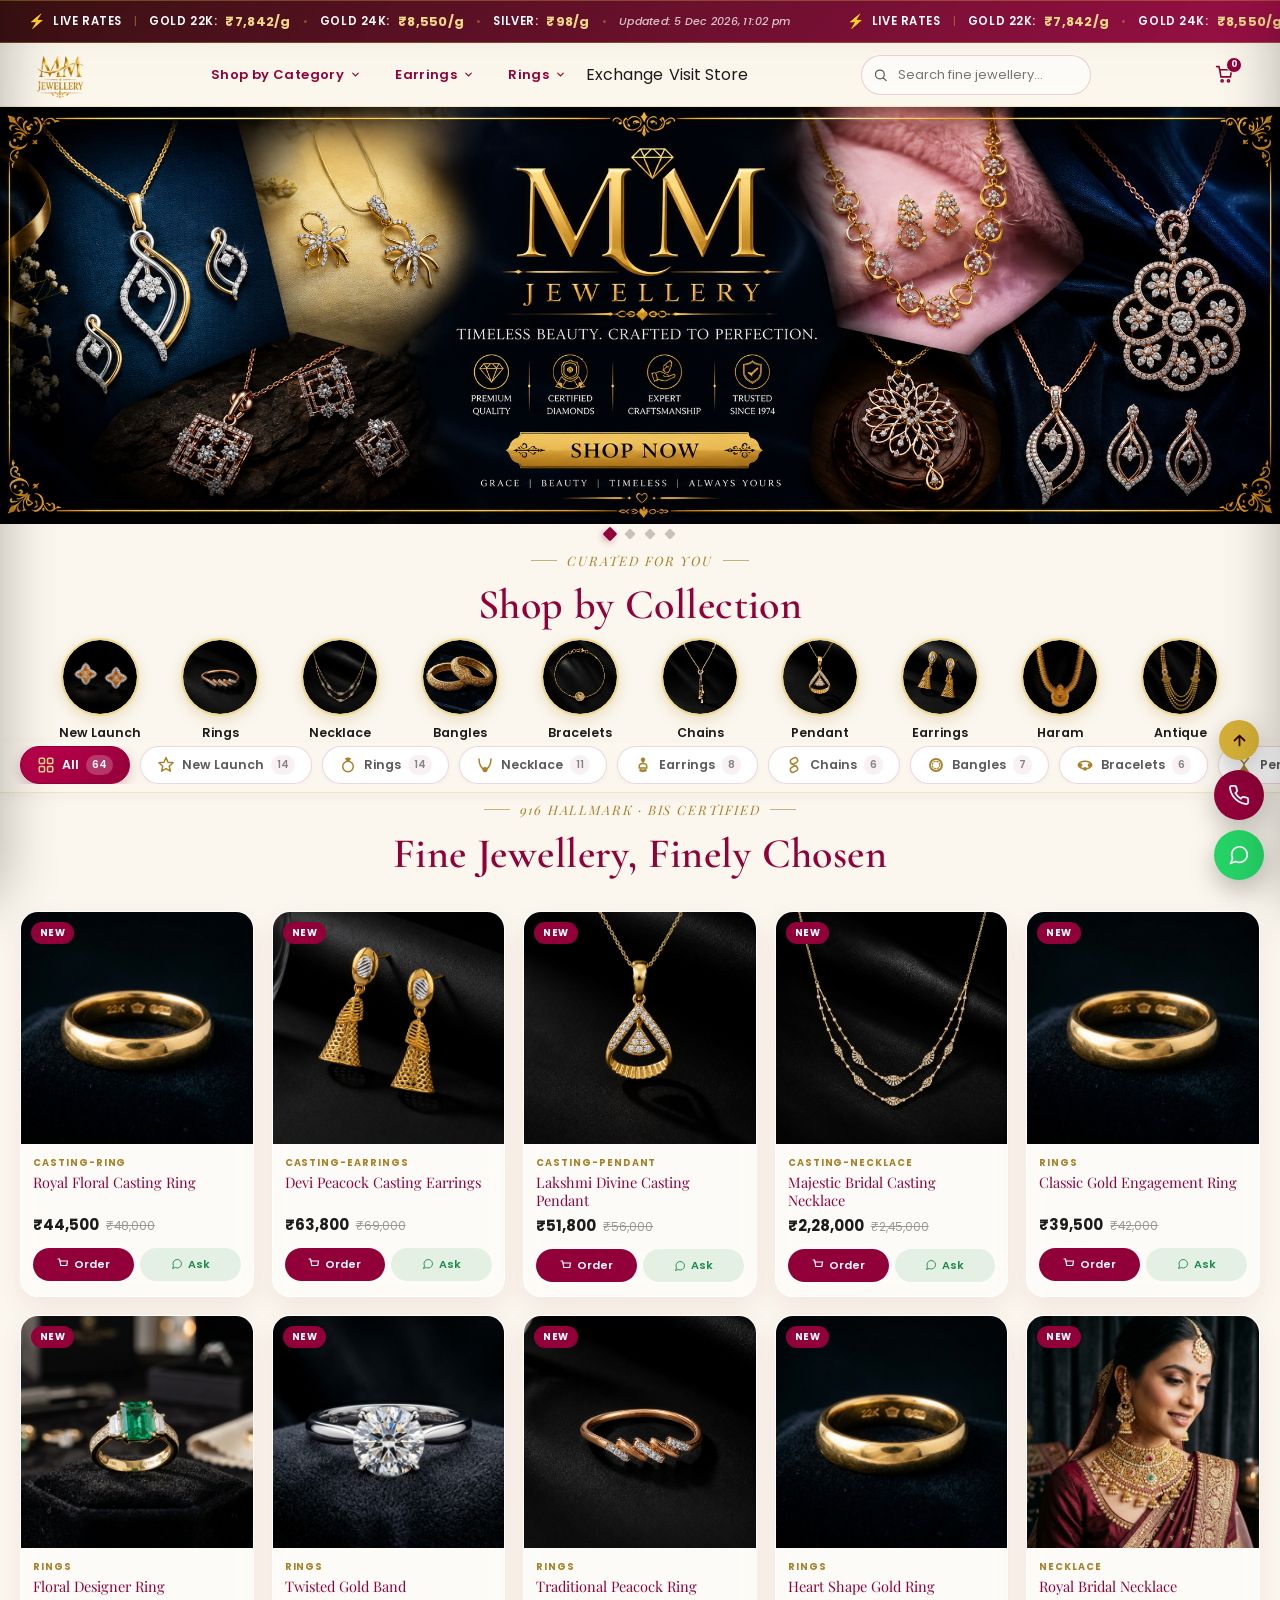
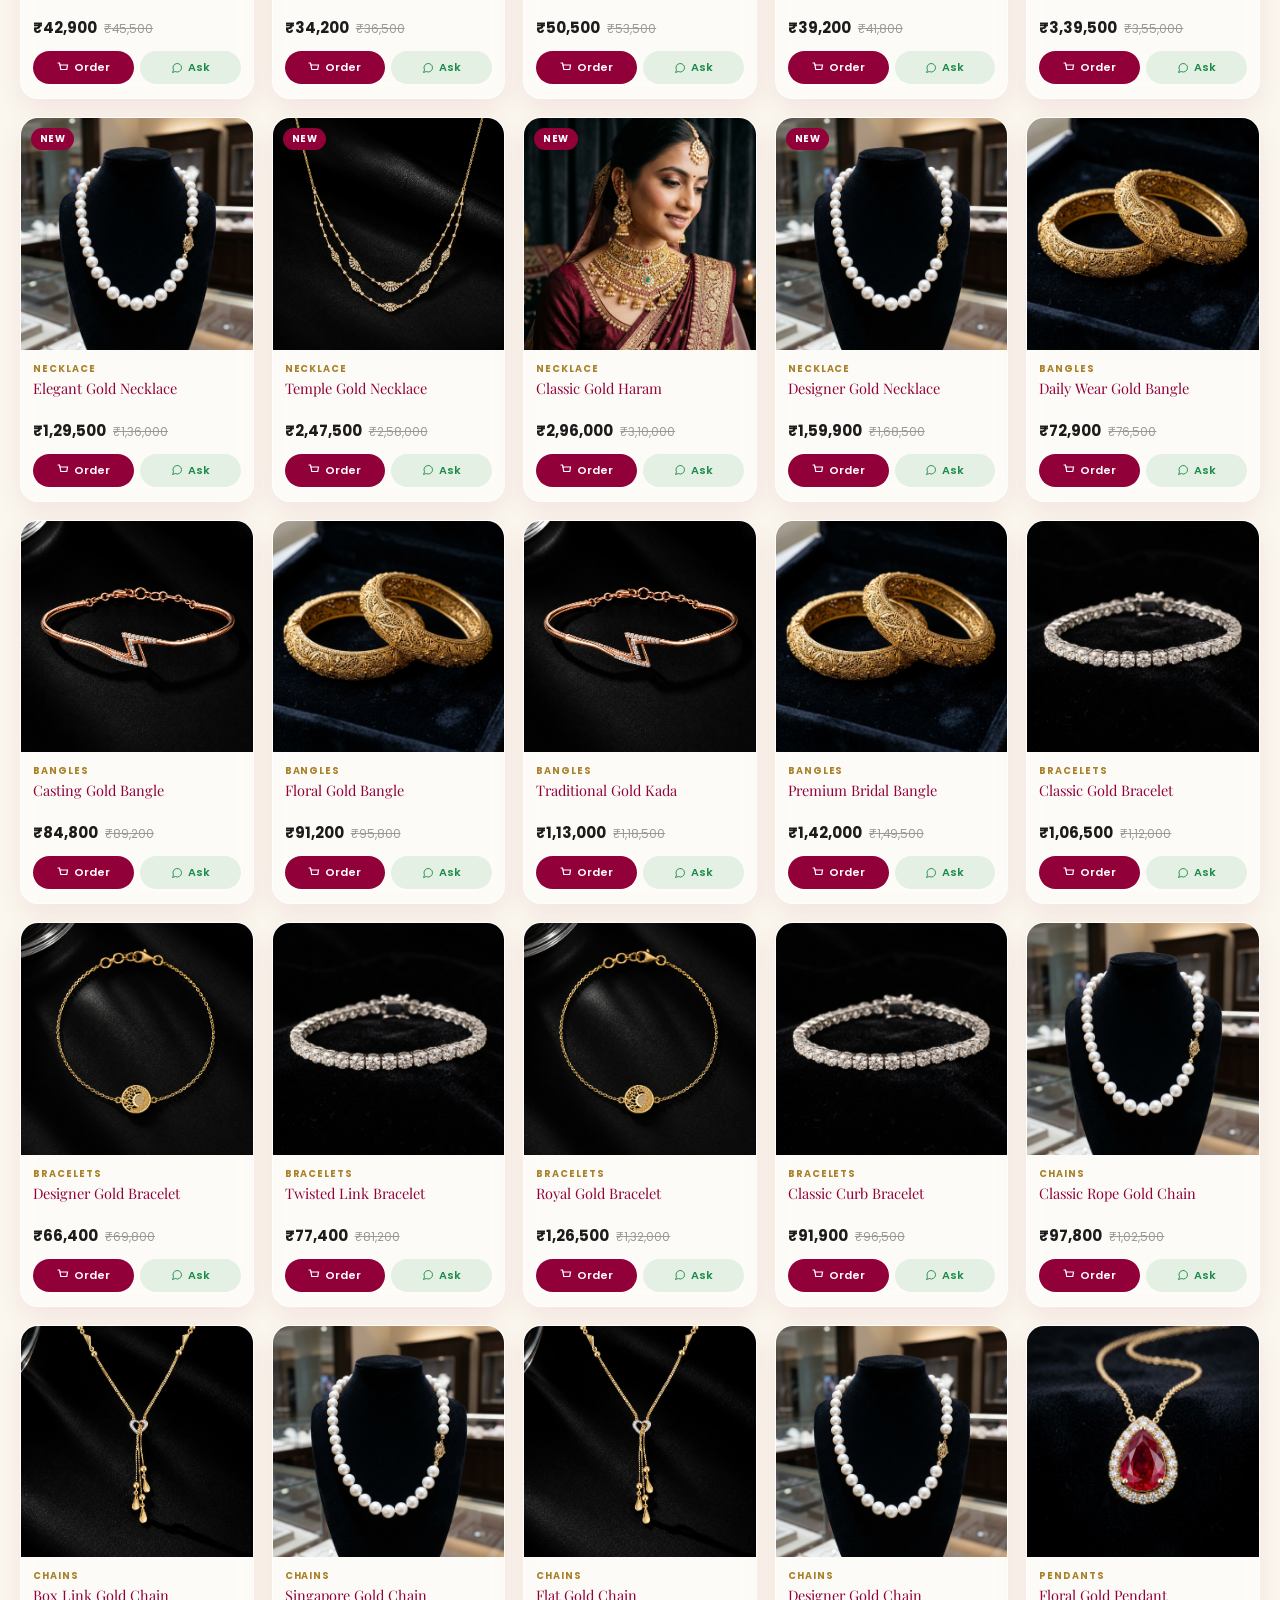
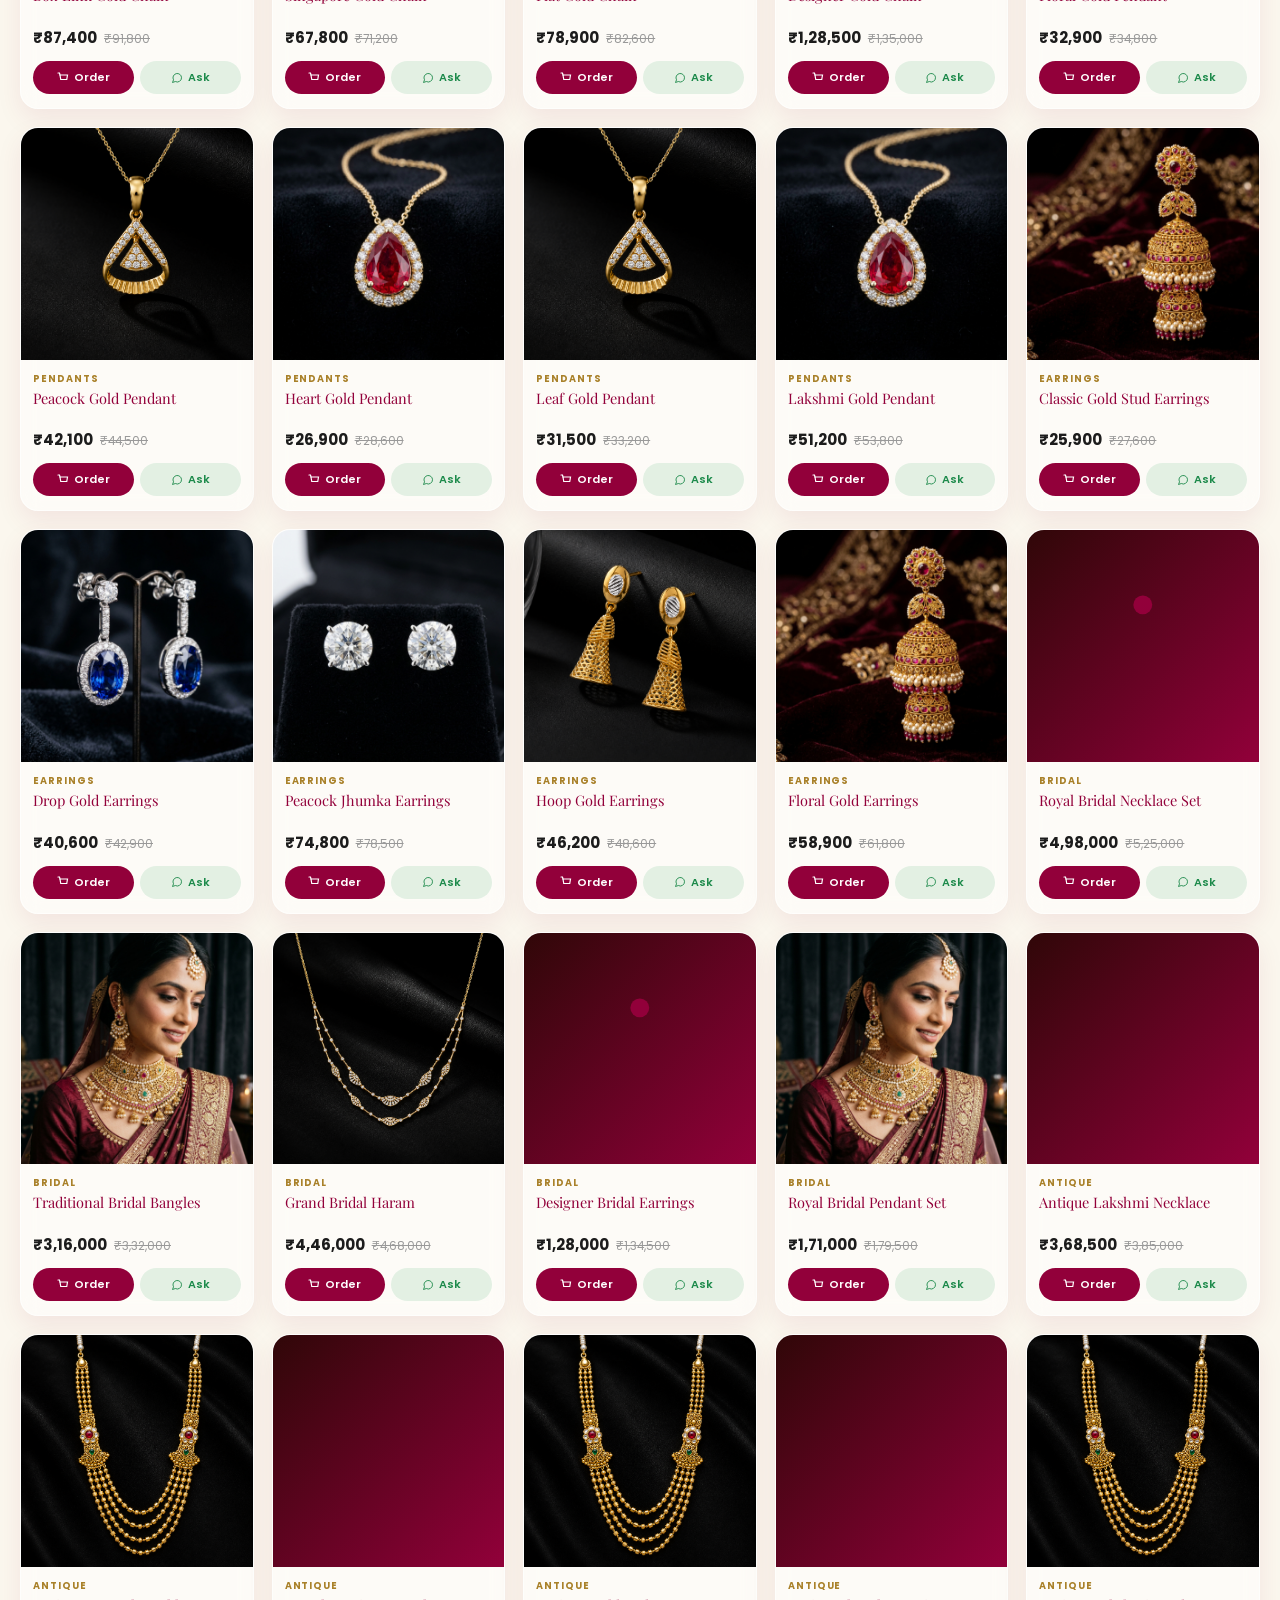
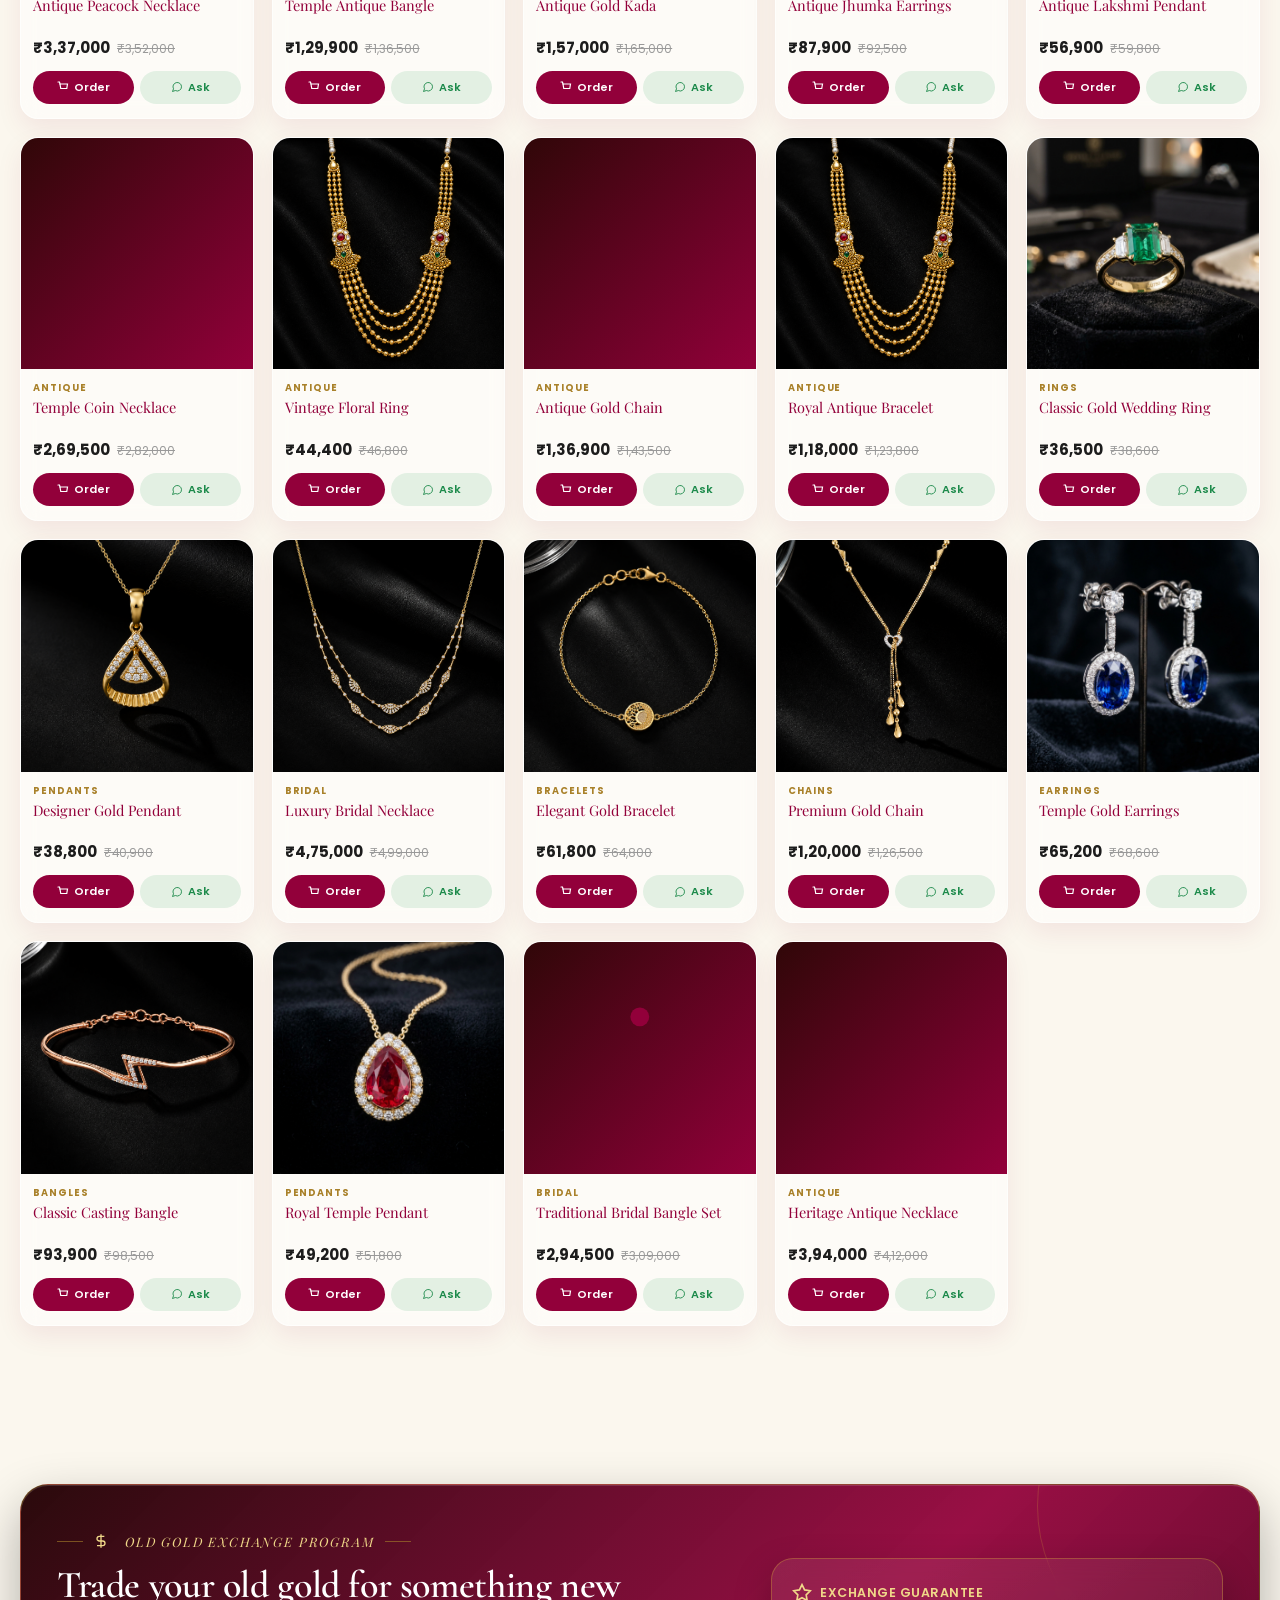
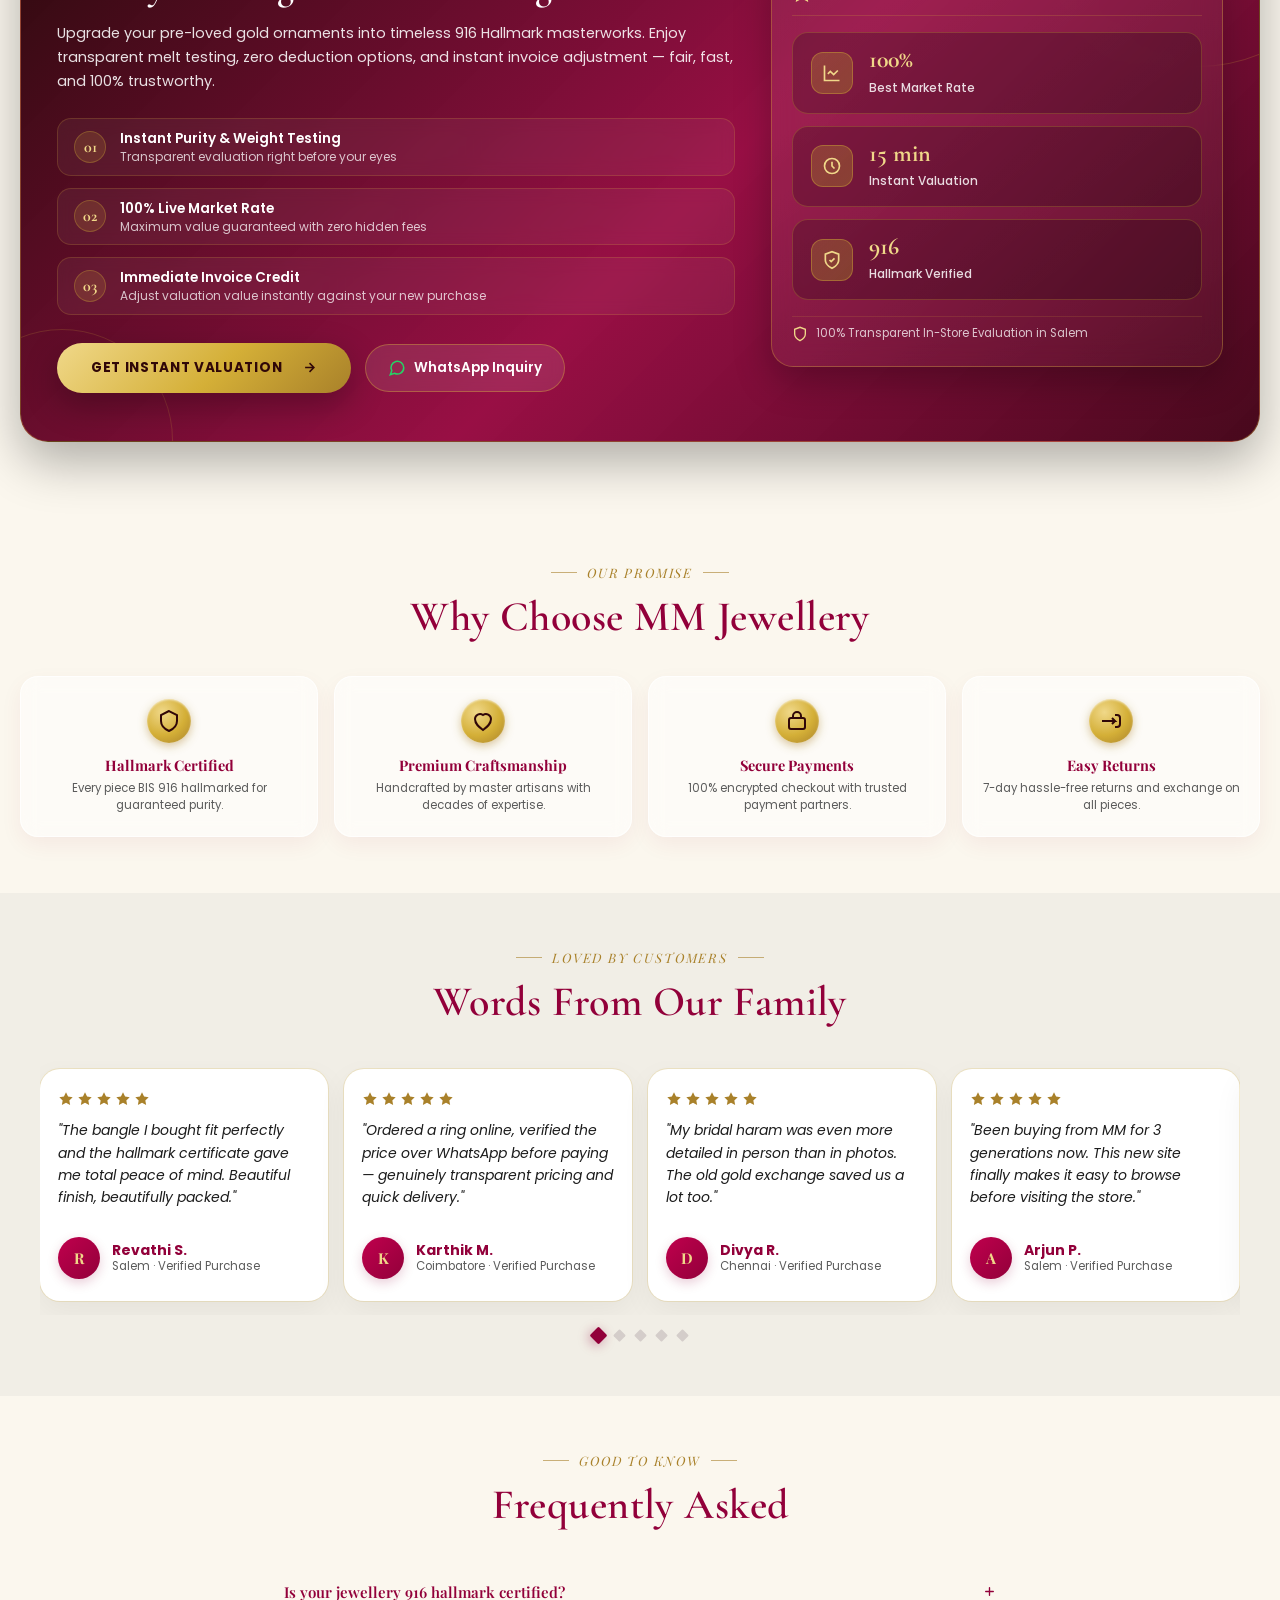
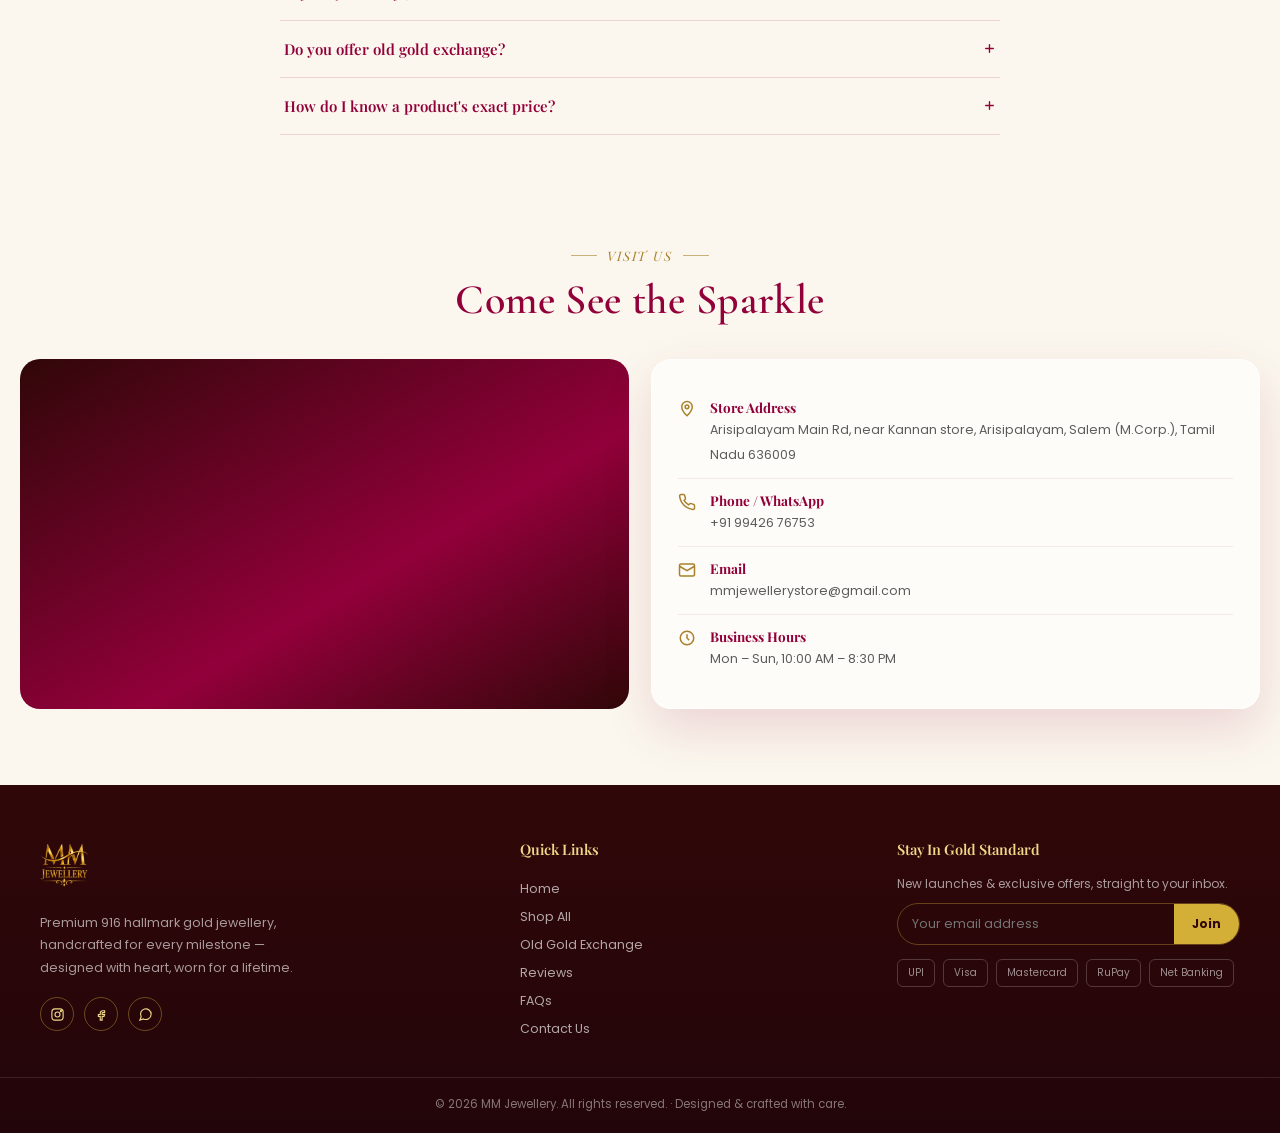
==== commit 18c24a33: "Update index.html" ====
--- a/index.html
+++ b/index.html
@@ -259,8 +259,8 @@
         <div class="hero-slide hs1 active">
           <picture style="width:100%; height:100%; display:flex;">
             <source srcset="hero/3.png" media="(max-width: 899px)">
-            <source srcset="desktop image/d1.png" media="(min-width: 900px)">
-            <img src="desktop image/d1.png" alt="Signature Couture Edit"
+            <source srcset="Desktop image/d1.png" media="(min-width: 900px)">
+            <img src="Desktop image/d1.png" alt="Signature Couture Edit"
               style="width:100%; height:100%; object-fit:cover;" fetchpriority="low" width="1920" height="768"
               data-first-enter-image="true">
           </picture>
@@ -268,8 +268,8 @@
         <div class="hero-slide hs2">
           <picture style="width:100%; height:100%; display:flex;">
             <source srcset="hero/4.png" media="(max-width: 899px)">
-            <source srcset="desktop image/d3.png" media="(min-width: 900px)">
-            <img src="desktop image/d3.png" alt="Signature Couture Edit"
+            <source srcset="Desktop image/d3.png" media="(min-width: 900px)">
+            <img src="Desktop image/d3.png" alt="Signature Couture Edit"
               style="width:100%; height:100%; object-fit:cover;" fetchpriority="low" width="1920" height="768"
               data-first-enter-image="true">
           </picture>
@@ -277,8 +277,8 @@
         <div class="hero-slide hs3">
           <picture style="width:100%; height:100%; display:flex;">
             <source srcset="hero/1.png" media="(max-width: 899px)">
-            <source srcset="desktop image/d2.png" media="(min-width: 900px)">
-            <img src="desktop image/d4.png" alt="Signature Couture Edit"
+            <source srcset="Desktop image/d2.png" media="(min-width: 900px)">
+            <img src="Desktop image/d4.png" alt="Signature Couture Edit"
               style="width:100%; height:100%; object-fit:cover;" fetchpriority="low" width="1920" height="768"
               data-first-enter-image="true">
           </picture>
@@ -286,8 +286,8 @@
         <div class="hero-slide hs4">
           <picture style="width:100%; height:100%; display:flex;">
             <source srcset="hero/2.png" media="(max-width: 899px)">
-            <source srcset="desktop image/d4.png" media="(min-width: 900px)">
-            <img src="desktop image/d2.png" alt="Signature Couture Edit"
+            <source srcset="Desktop image/d4.png" media="(min-width: 900px)">
+            <img src="Desktop image/d2.png" alt="Signature Couture Edit"
               style="width:100%; height:100%; object-fit:cover;" fetchpriority="low" width="1920" height="768"
               data-first-enter-image="true">
           </picture>
@@ -614,4 +614,4 @@
   <script src="script.js"></script>
 </body>
 
-</html>+</html>
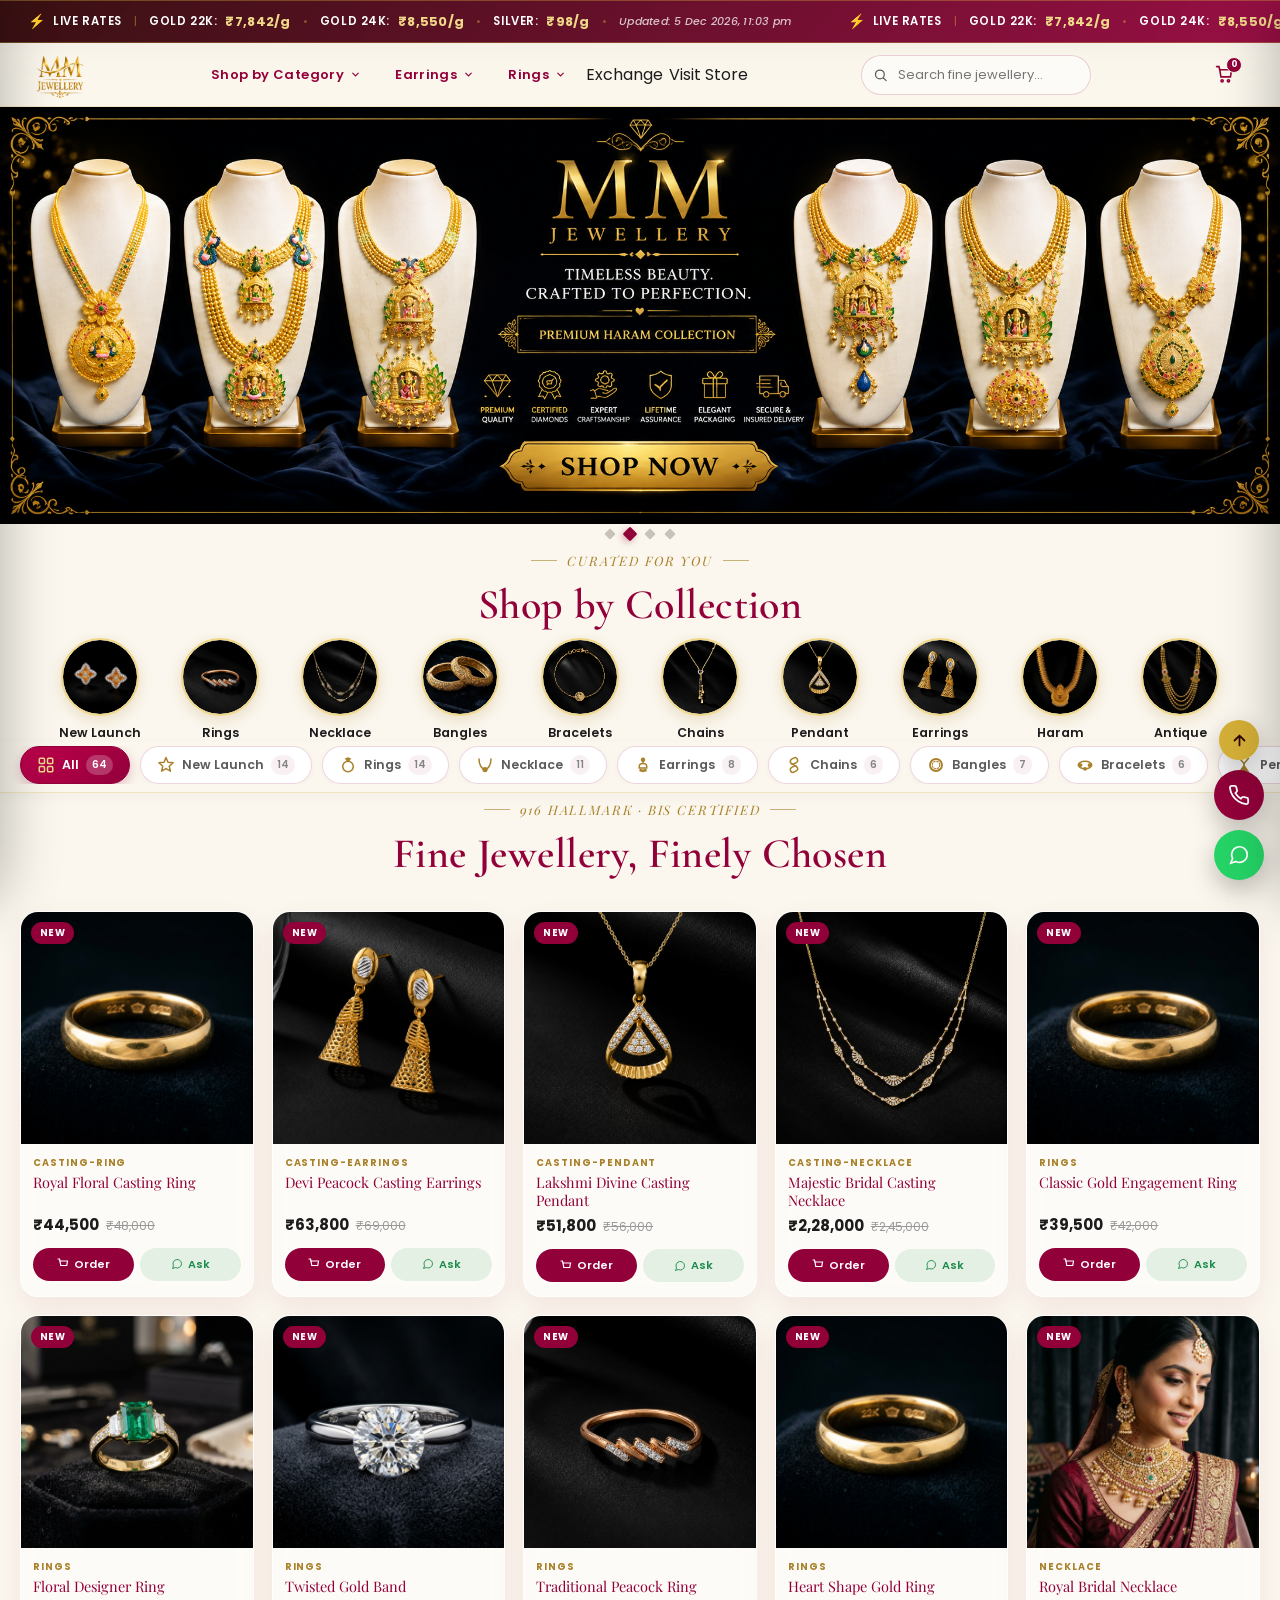
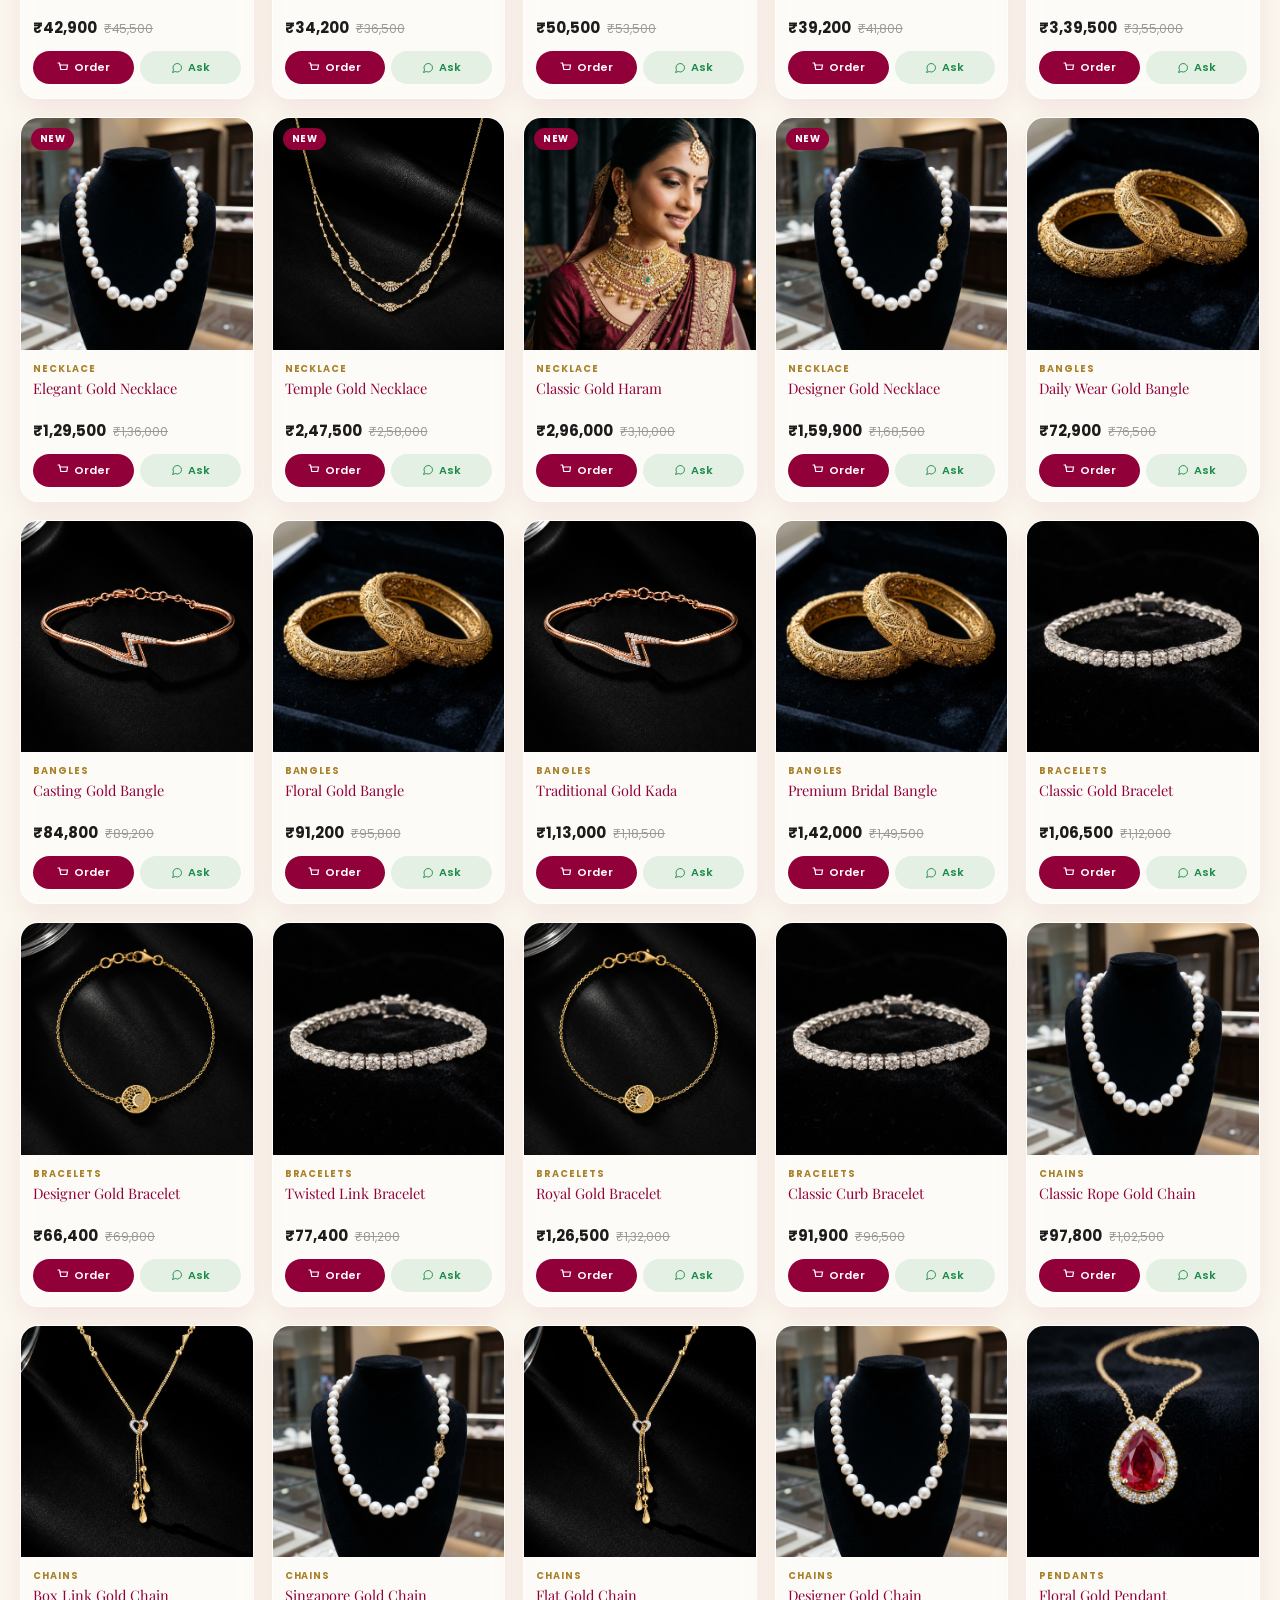
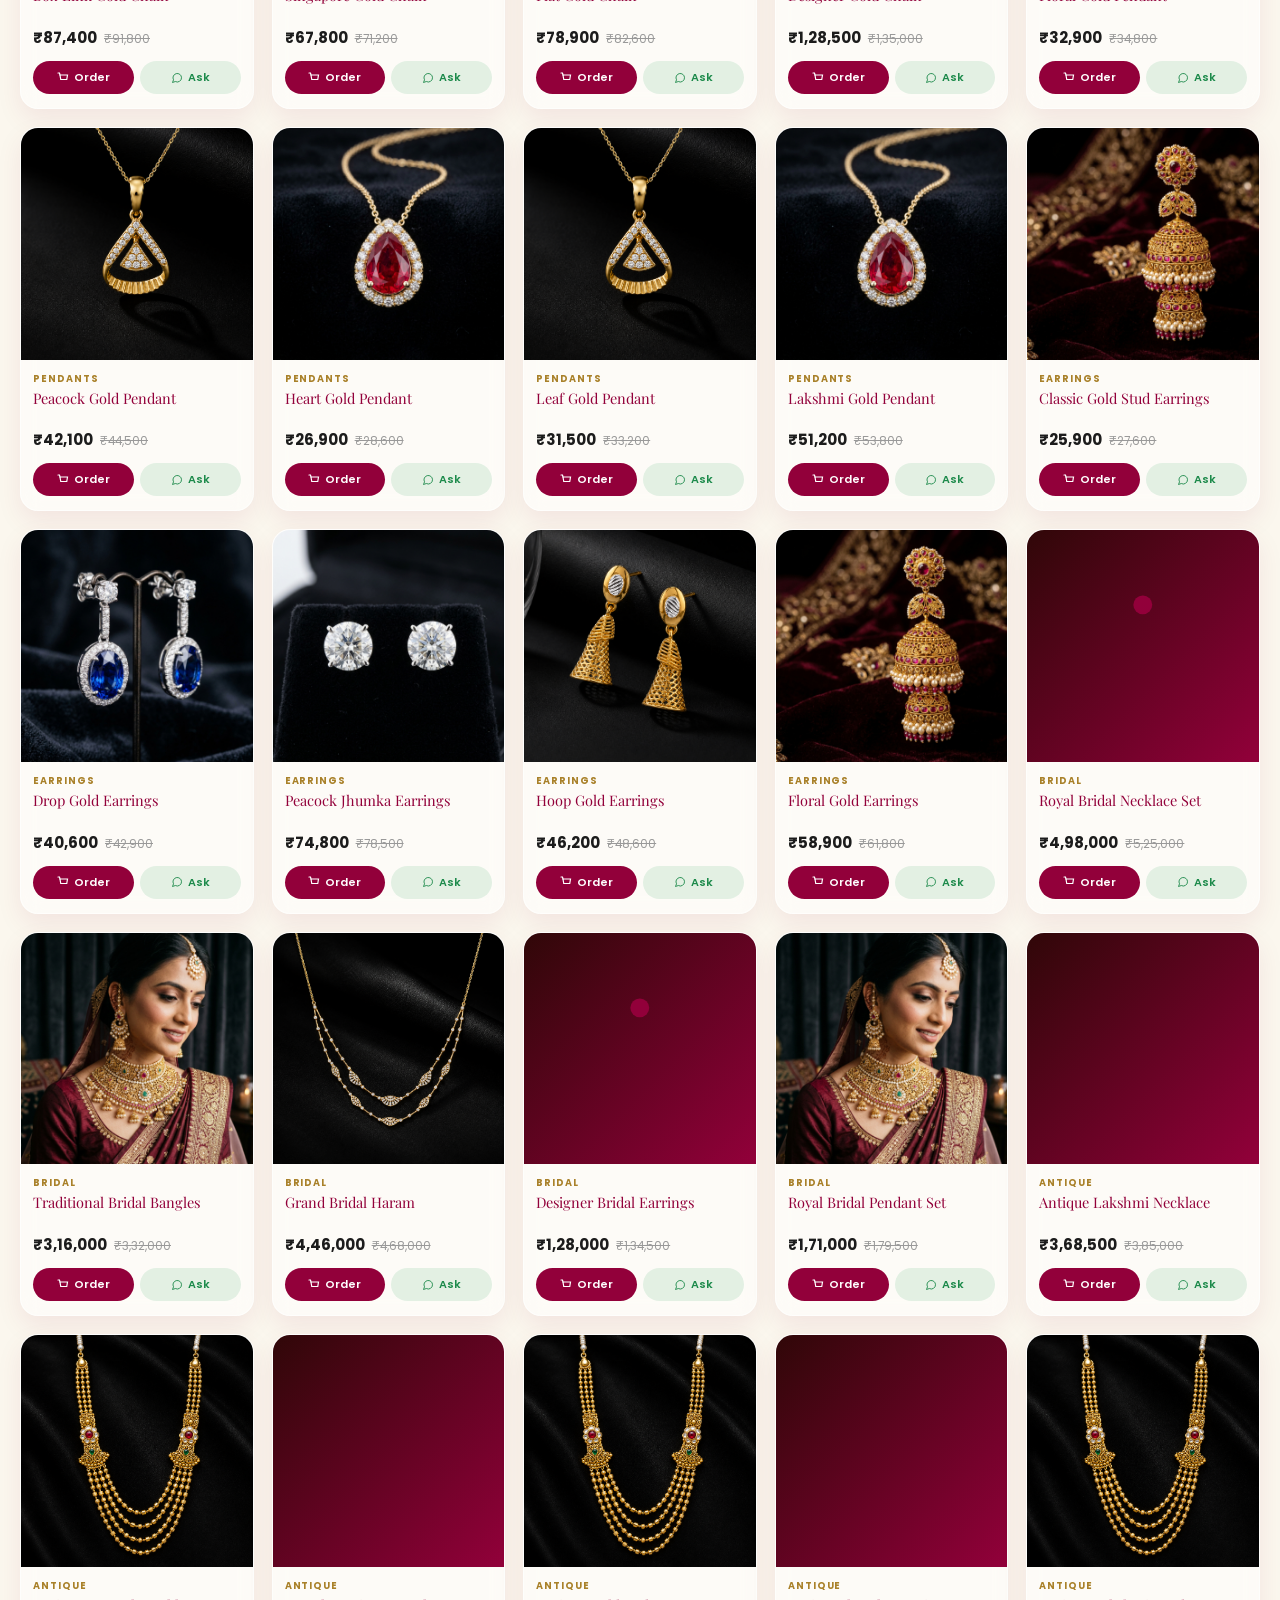
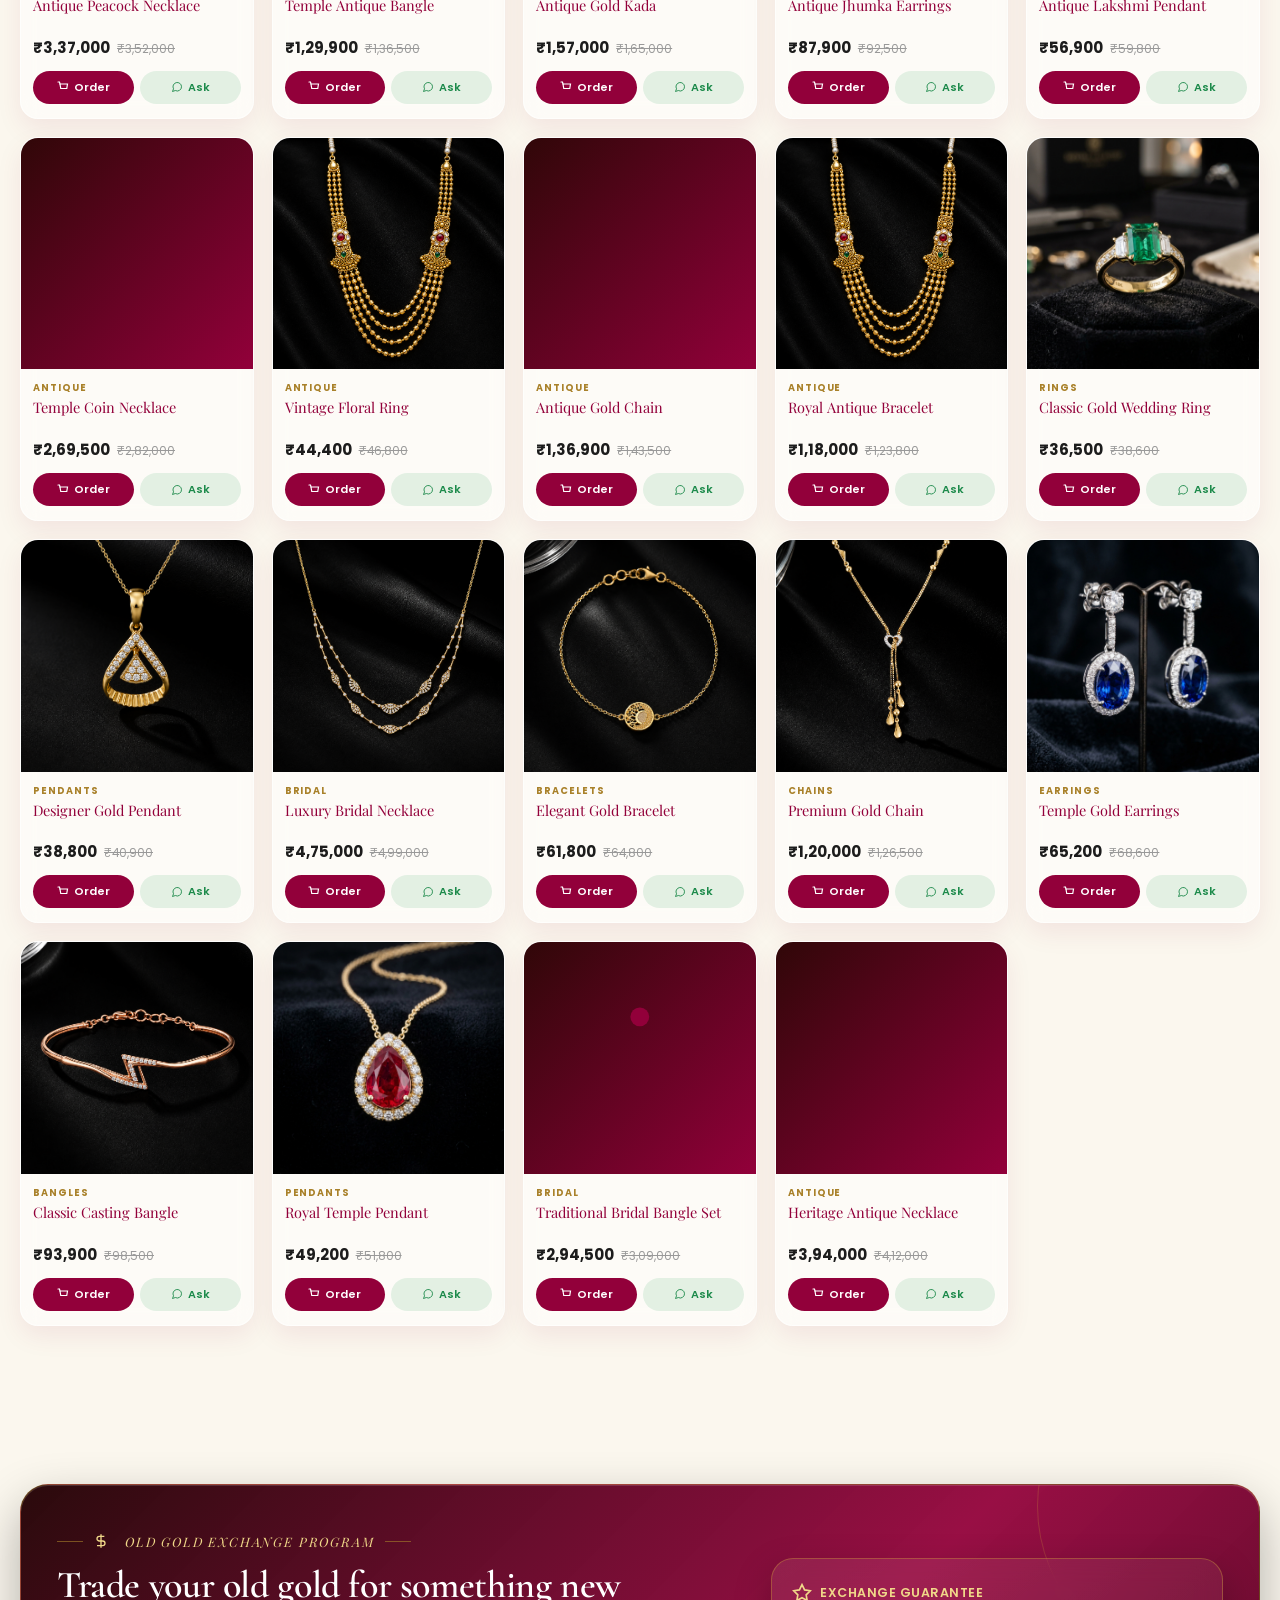
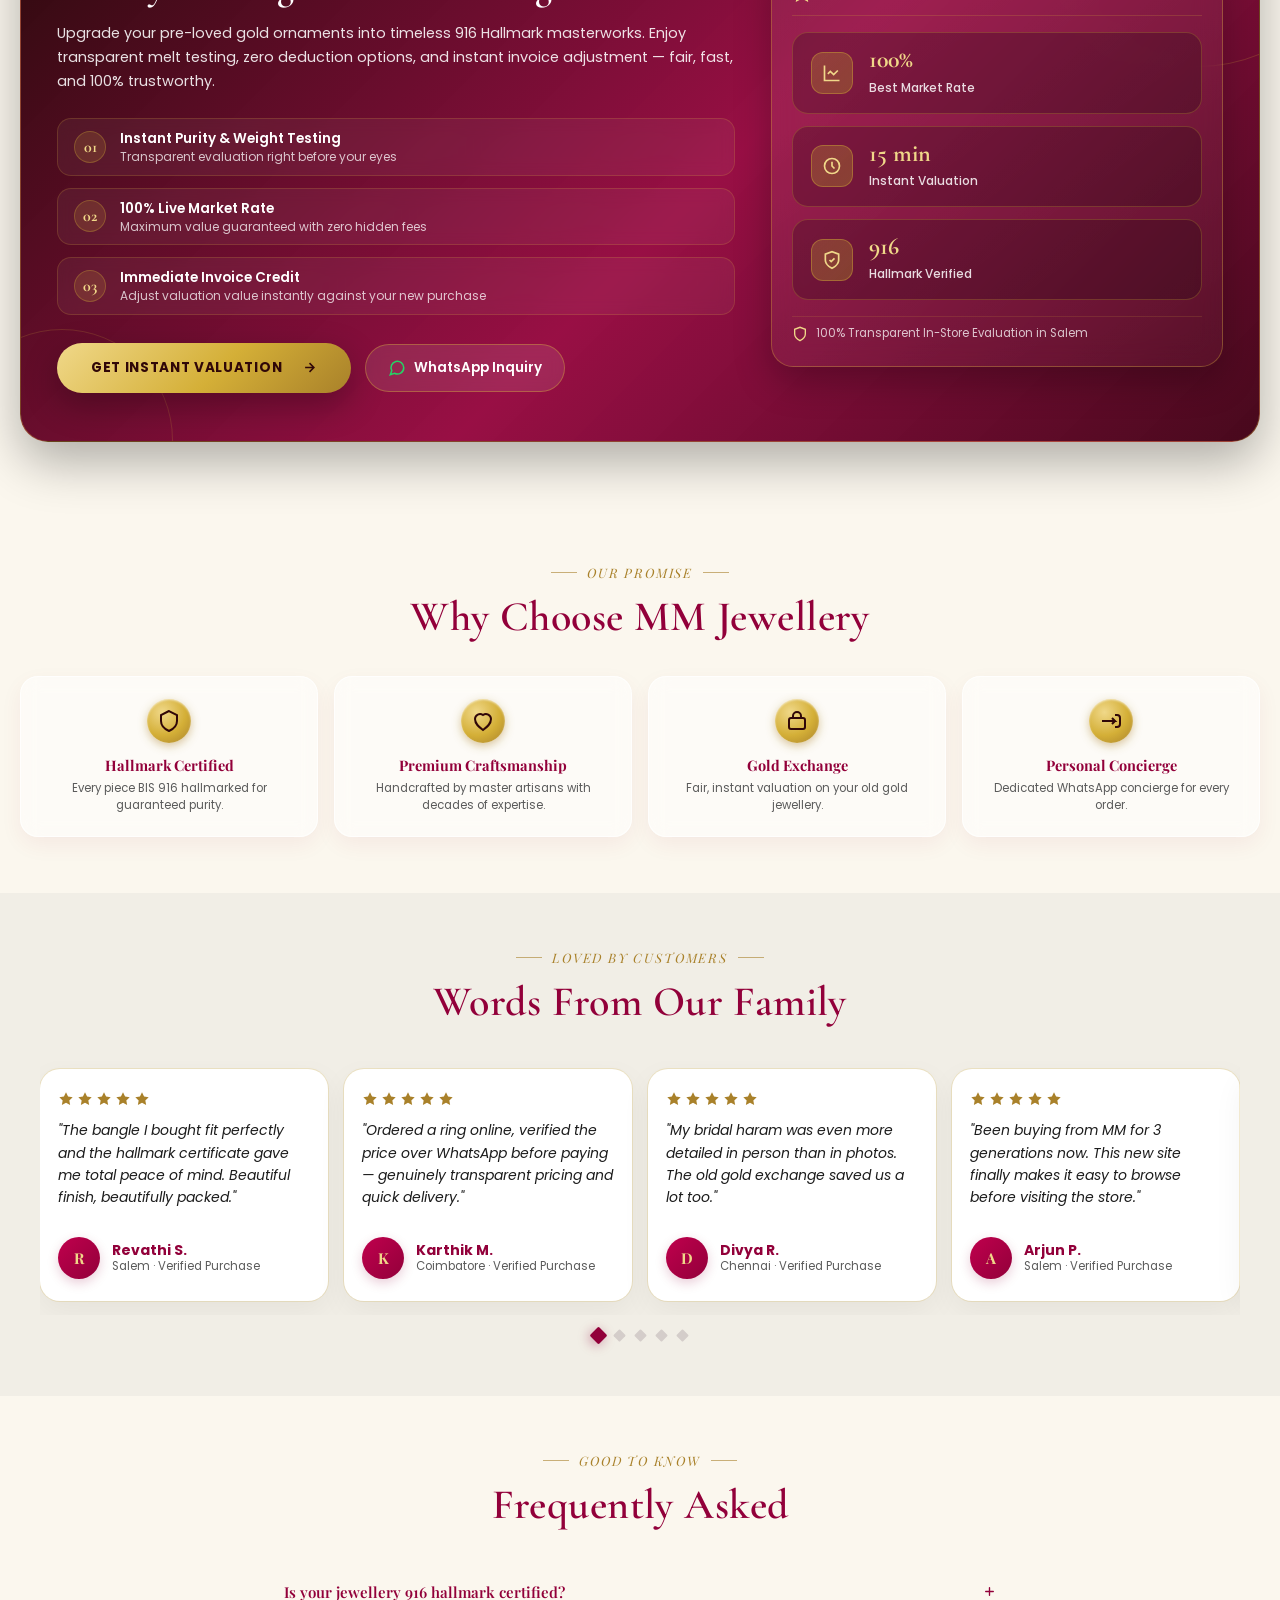
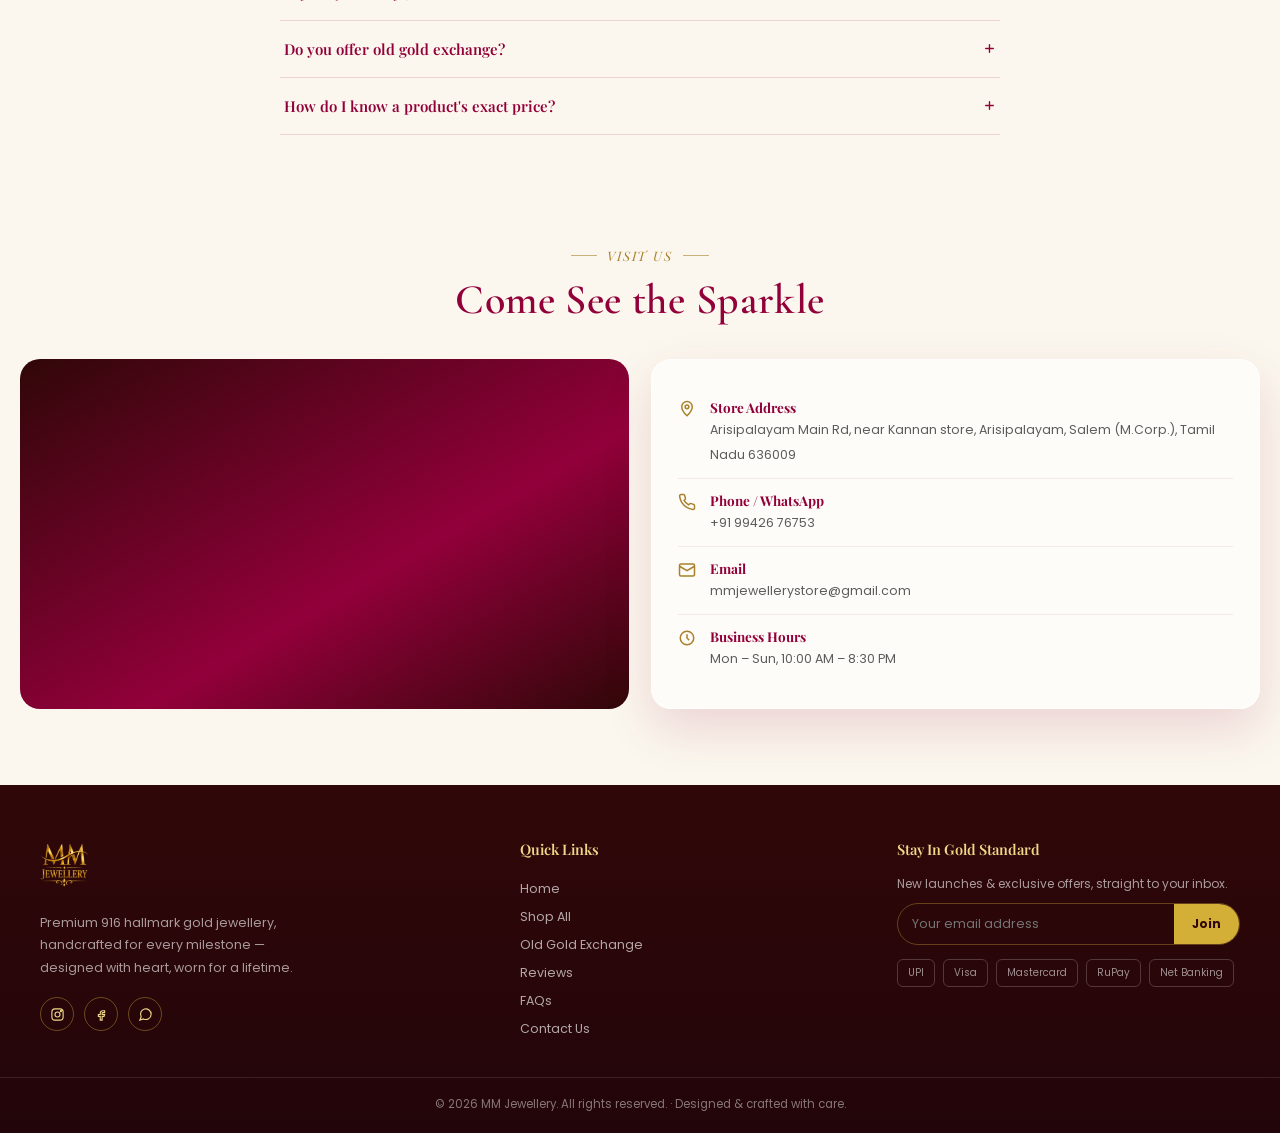
==== commit 6179bc34: "Update index.html" ====
--- a/index.html
+++ b/index.html
@@ -448,15 +448,15 @@
         <div class="seal"><svg viewBox="0 0 24 24" fill="none" stroke="var(--maroon-deep)" stroke-width="2">
             <rect x="4" y="9" width="16" height="11" rx="2" />
             <path d="M8 9V7a4 4 0 0 1 8 0v2" />
-          </svg></div><b>Secure Payments</b>
-        <p>100% encrypted checkout with trusted payment partners.</p>
+          </svg></div><b>Gold Exchange</b>
+        <p>Fair, instant valuation on your old gold jewellery.</p>
       </div>
       <div class="why-card reveal">
         <div class="seal"><svg viewBox="0 0 24 24" fill="none" stroke="var(--maroon-deep)" stroke-width="2">
             <path d="M3 12h13l-3-3m3 3-3 3" />
             <path d="M16 6h2a3 3 0 0 1 3 3v6a3 3 0 0 1-3 3h-2" />
-          </svg></div><b>Easy Returns</b>
-        <p>7-day hassle-free returns and exchange on all pieces.</p>
+          </svg></div><b>Personal Concierge</b>
+        <p>Dedicated WhatsApp concierge for every order.</p>
       </div>
     </div>
   </section>
